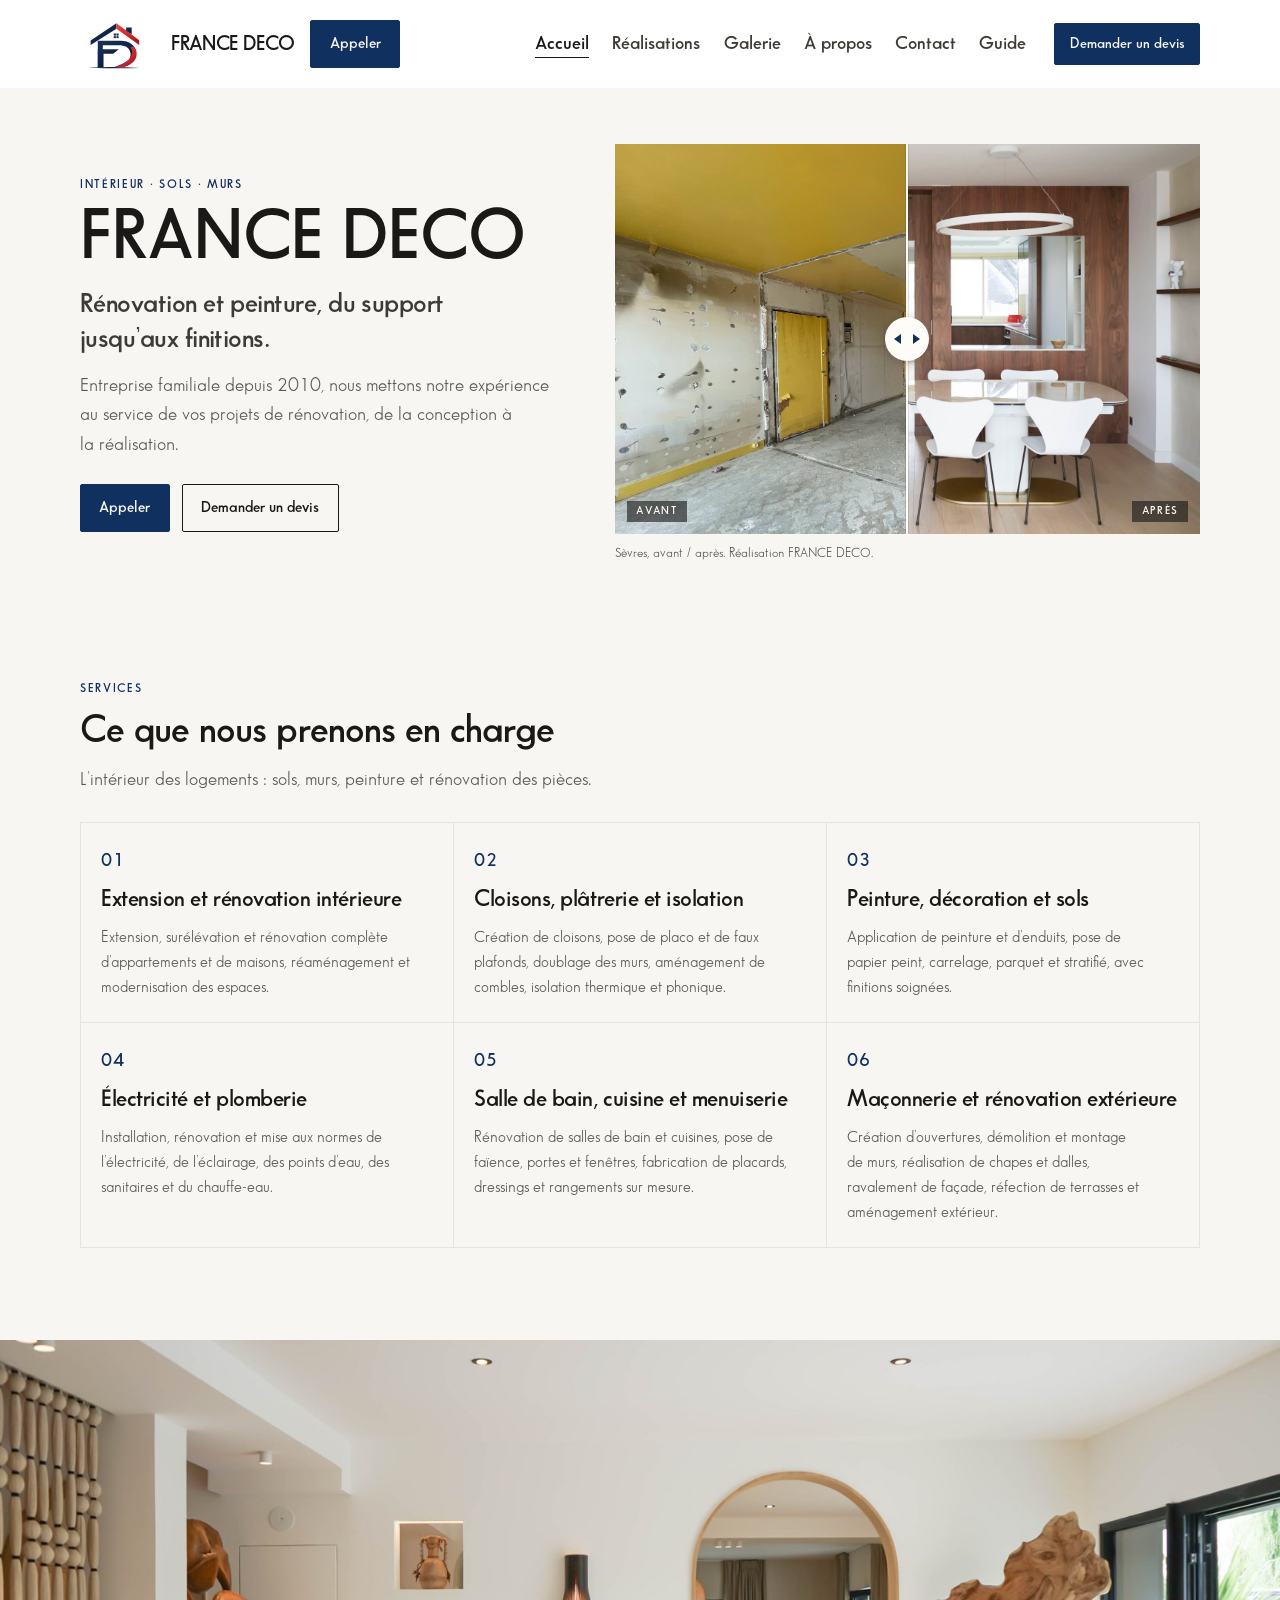
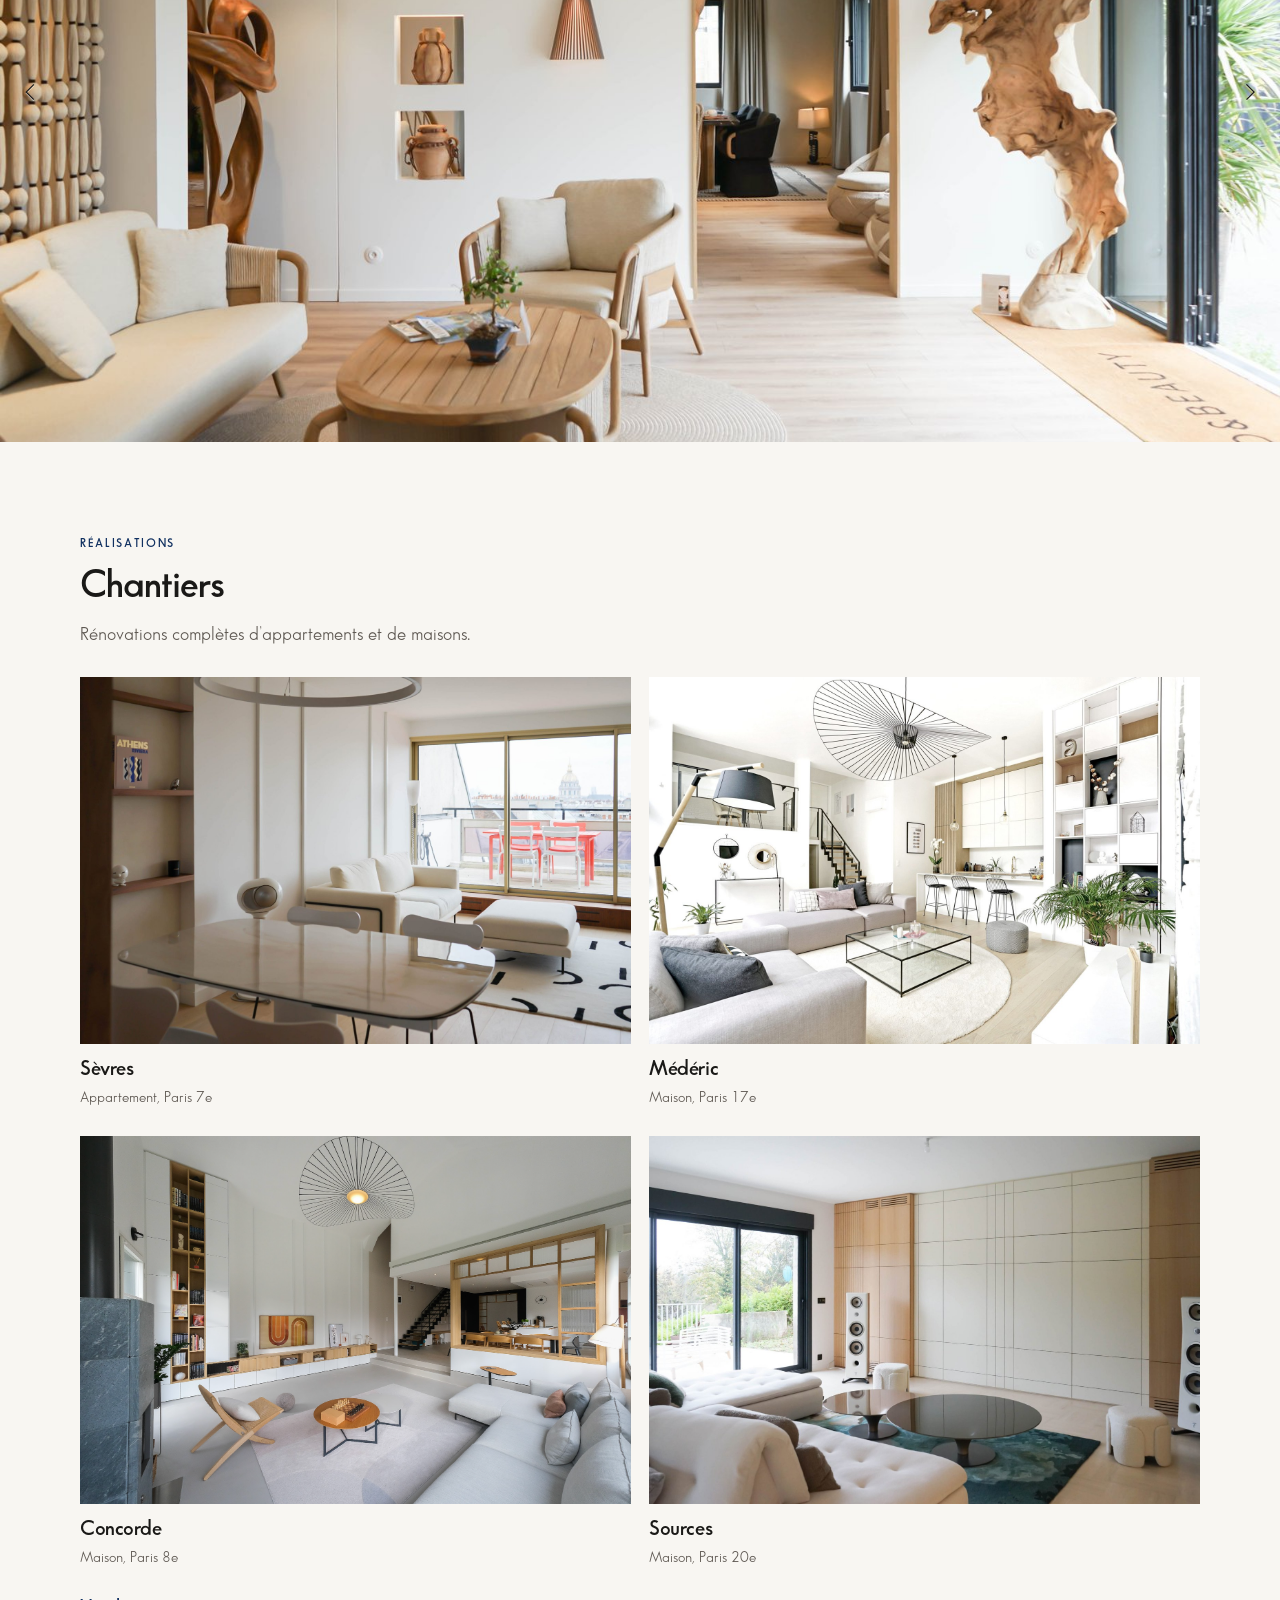
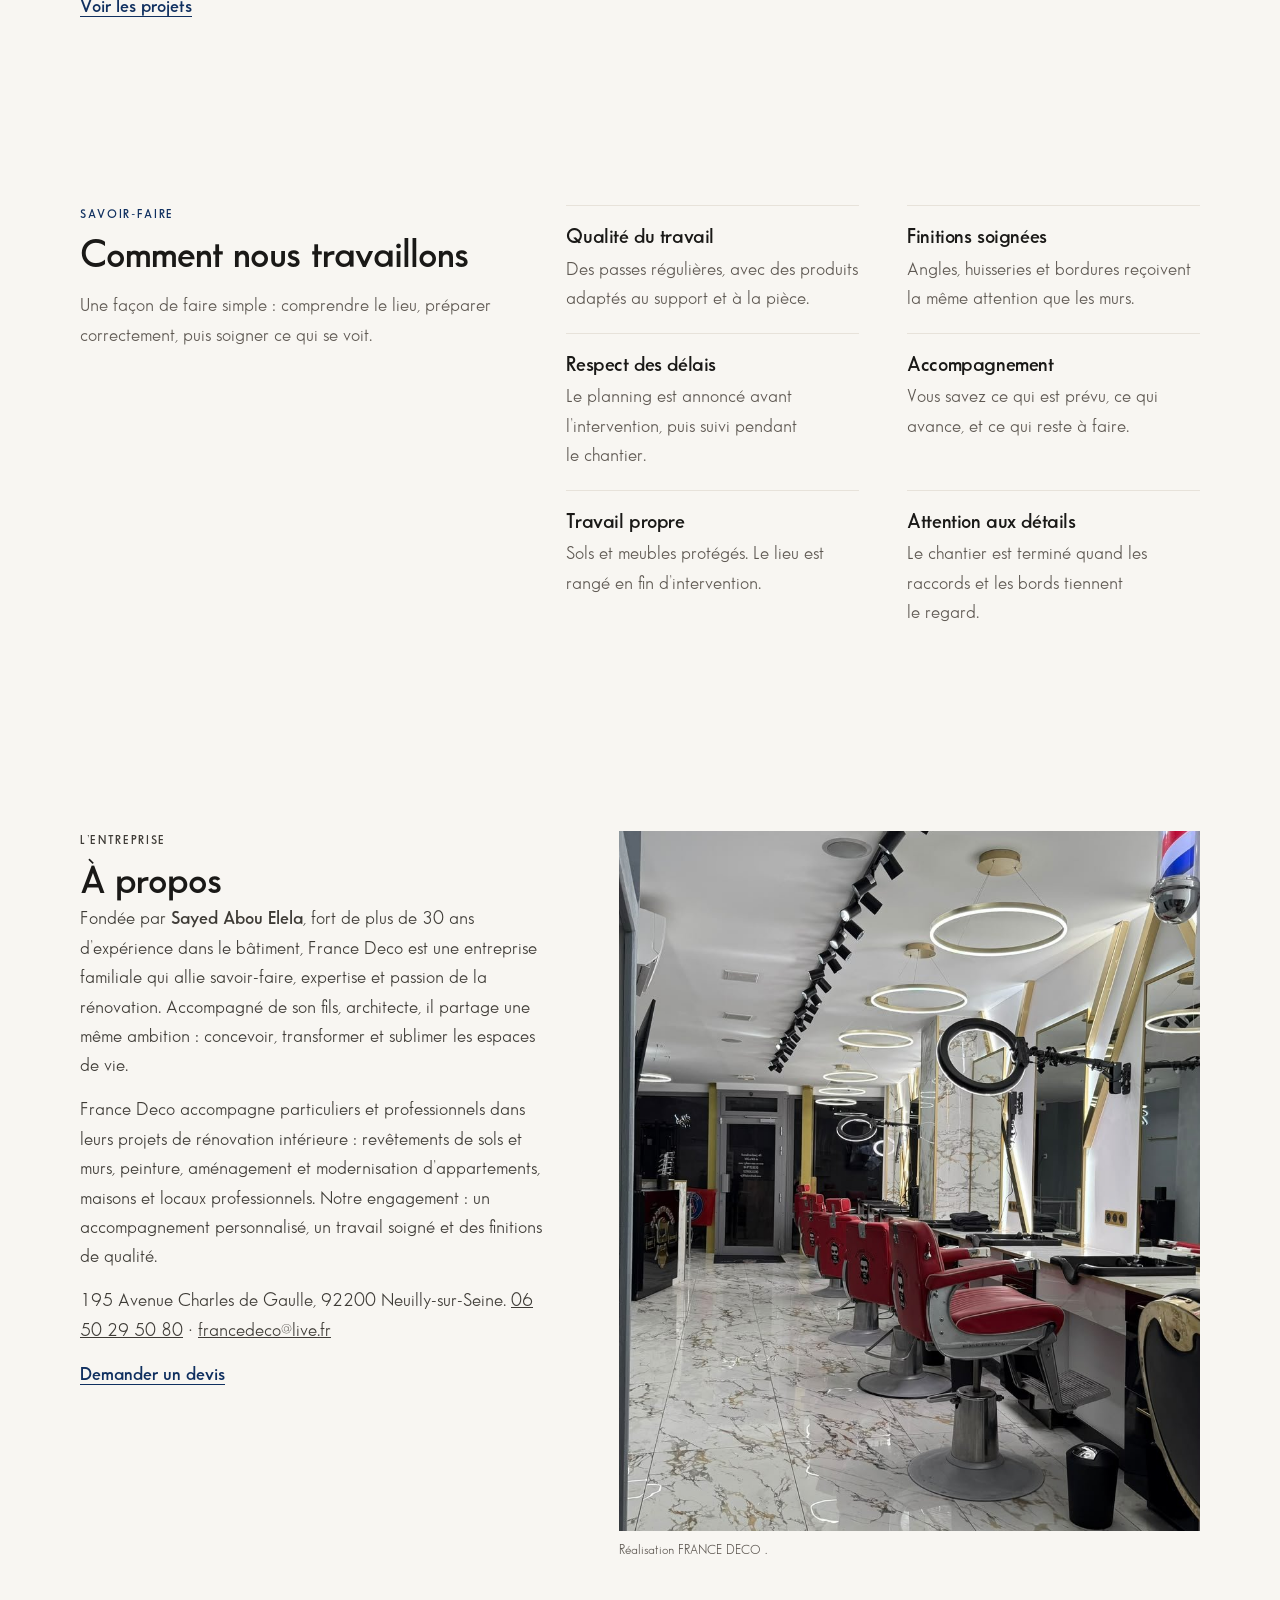
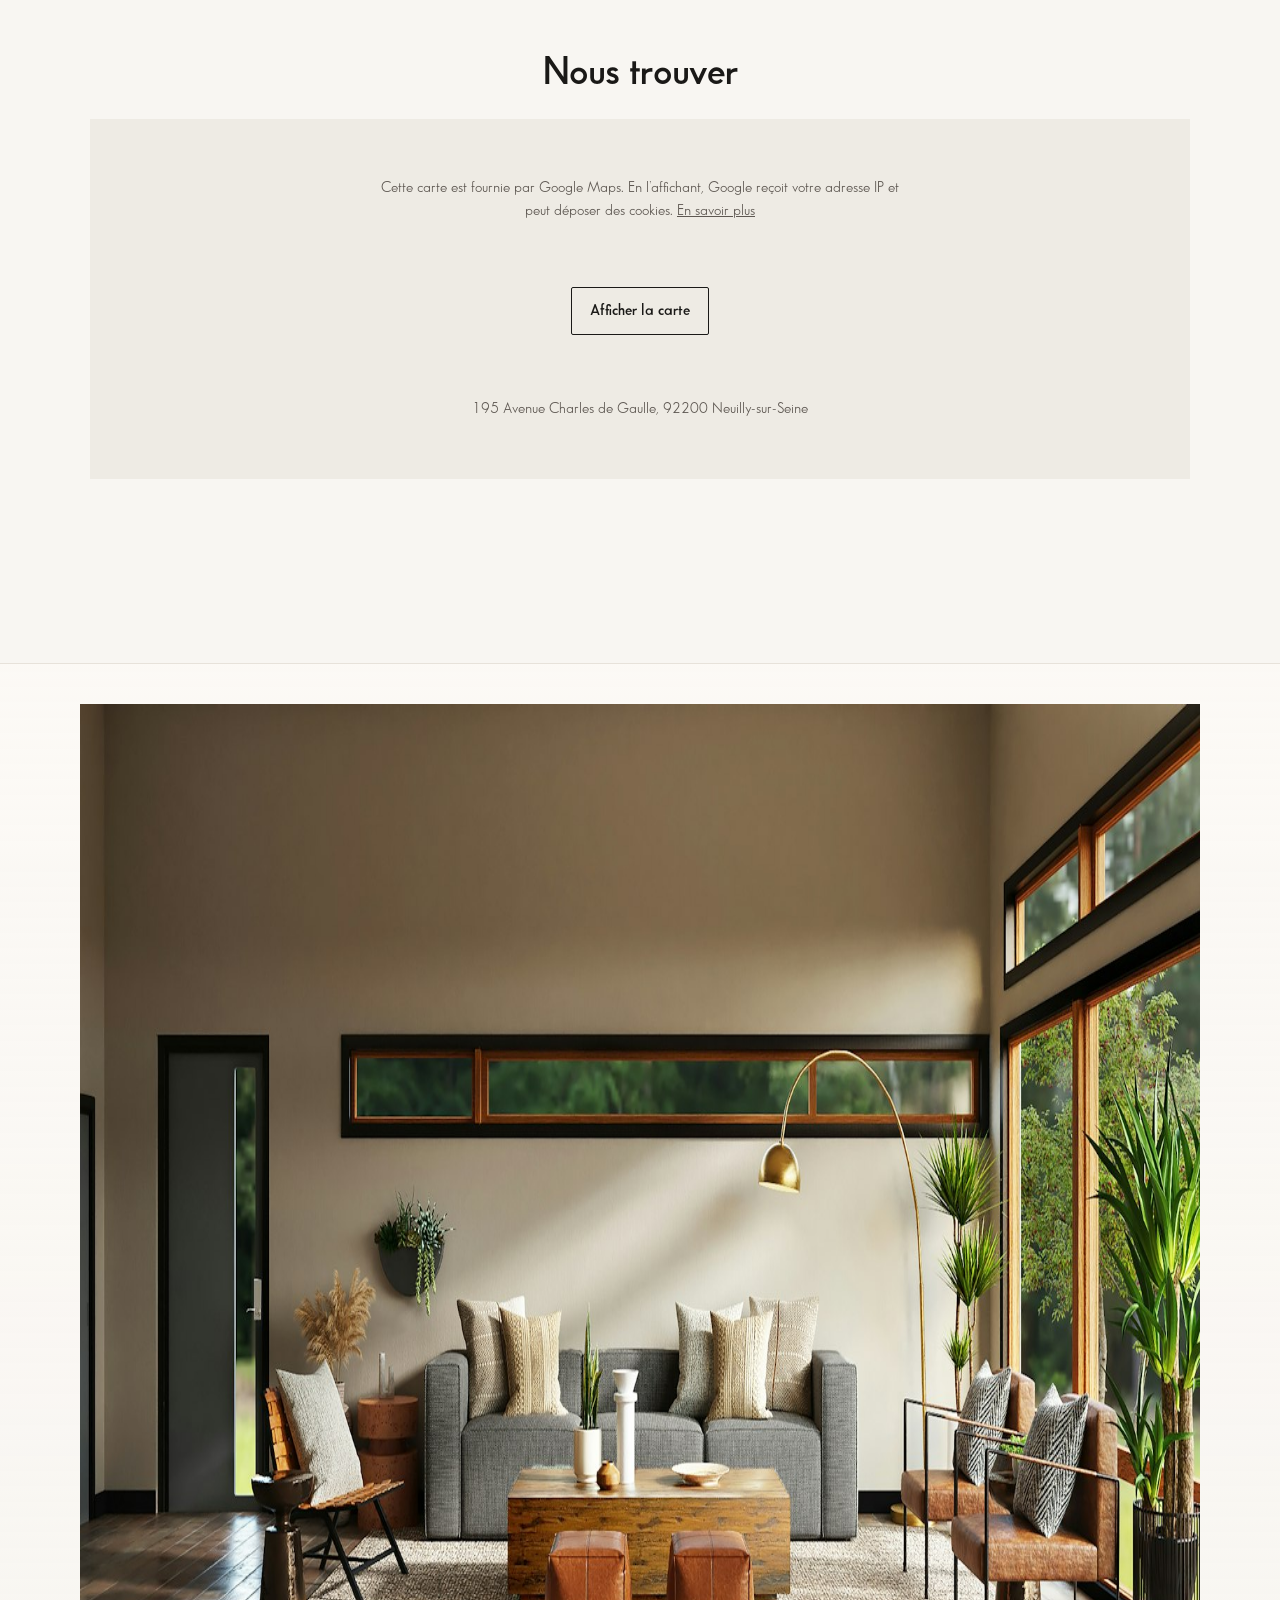
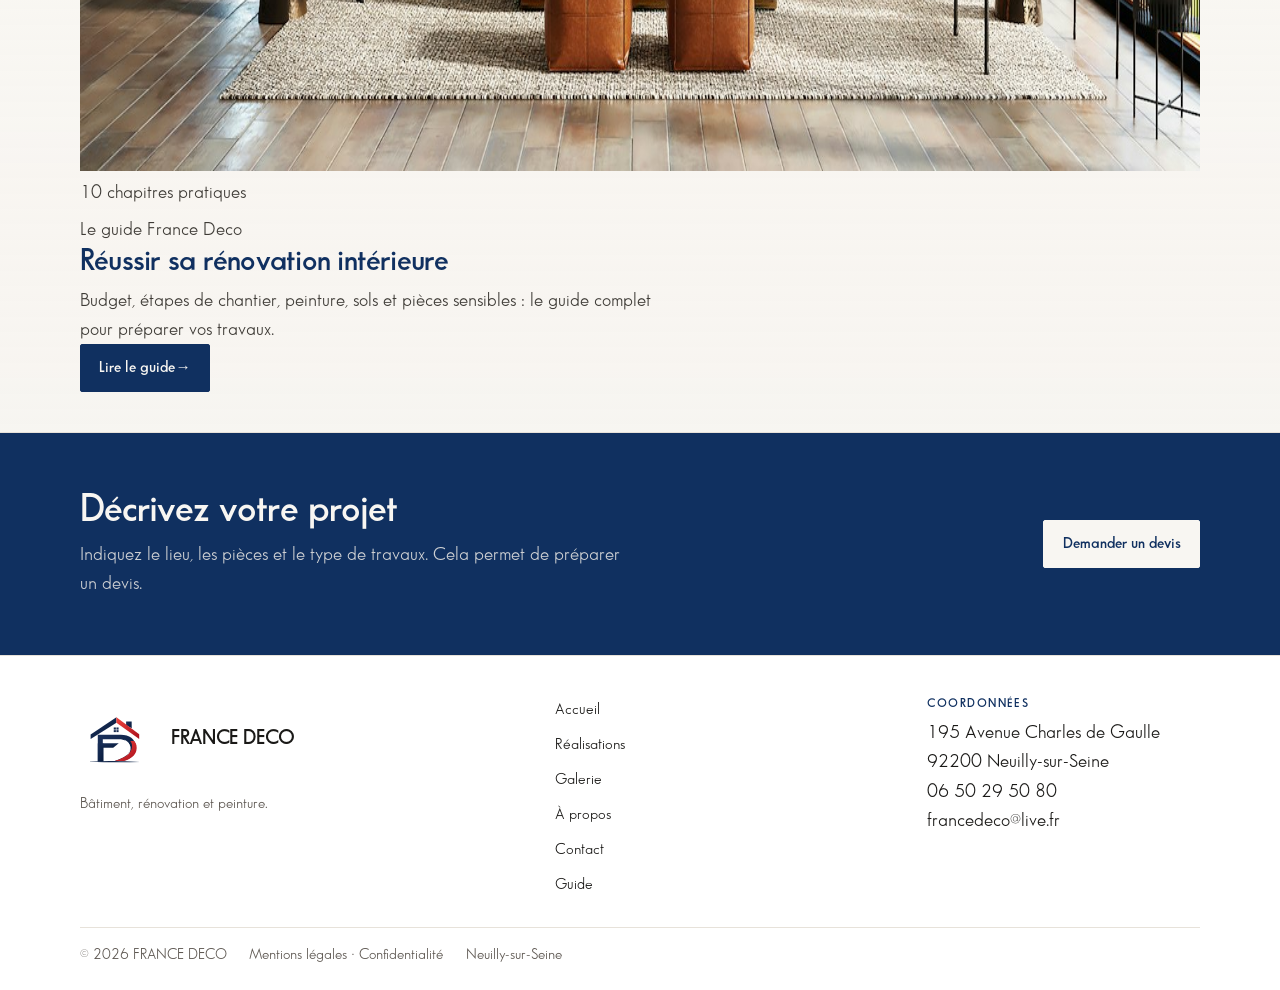
==== index.html @ 5ee589d5 "Update index.html" ====
<!DOCTYPE html>
<html lang="fr">
  <head>
    <meta charset="utf-8">
    <meta name="viewport" content="width=device-width, initial-scale=1">
    <meta name="color-scheme" content="light">
    <meta name="theme-color" content="#f3f0ea">
    <title>Rénovation appartement, maison Paris &amp; IDF | France Deco</title>
    <meta name="description" content="Entreprise de bâtiment à Neuilly-sur-Seine : rénovation intérieure et extérieure, peinture, sols et murs d’appartements et maisons à Paris et en Île-de-France.">
    <meta name="keywords" content="rénovation appartement Paris, rénovation maison Paris, entreprise de rénovation Paris, rénovation intérieure, rénovation extérieure, peintre en bâtiment, peinture intérieure, revêtement de sol, parquet, revêtement mural, rénovation complète, travaux de rénovation, devis rénovation, France Deco, entreprise de bâtiment Neuilly-sur-Seine, rénovation Paris, rénovation Île-de-France, rénovation Hauts-de-Seine">
    <meta name="robots" content="index, follow, max-image-preview:large, max-snippet:-1, max-video-preview:-1">
    <meta name="author" content="France Deco">
    <meta name="application-name" content="France Deco">
    <meta name="apple-mobile-web-app-title" content="France Deco">
    <meta name="geo.region" content="FR-92">
    <meta name="geo.placename" content="Neuilly-sur-Seine">
    <link rel="canonical" href="https://francedeco-paris.fr/">
    <link rel="alternate" hreflang="fr" href="https://francedeco-paris.fr/">
    <link rel="alternate" hreflang="x-default" href="https://francedeco-paris.fr/">
    <meta property="og:locale" content="fr_FR">
    <meta property="og:type" content="website">
    <meta property="og:site_name" content="France Deco">
    <meta property="og:url" content="https://francedeco-paris.fr/">
    <meta property="og:title" content="France Deco — Rénovation, peinture et travaux à Paris">
    <meta property="og:description" content="Entreprise de bâtiment spécialisée dans la rénovation, la peinture et les finitions à Paris et en Île-de-France. Demandez un devis.">
    <meta property="og:image" content="https://francedeco-paris.fr/images/real-hero.jpg">
    <meta property="og:image:alt" content="Séjour rénové par France Deco, parquet clair et murs clairs">
    <meta name="twitter:card" content="summary_large_image">
    <meta name="twitter:title" content="France Deco — Rénovation, peinture et travaux à Paris">
    <meta name="twitter:description" content="Entreprise de bâtiment spécialisée dans la rénovation, la peinture et les finitions à Paris et en Île-de-France. Demandez un devis.">
    <meta name="twitter:image" content="https://francedeco-paris.fr/images/real-hero.jpg">
    <meta name="twitter:image:alt" content="Séjour rénové par France Deco, parquet clair et murs clairs">
    <script type="application/ld+json">
      {
        "@context": "https://schema.org",
        "@graph": [
          {
            "@type": [
              "GeneralContractor",
              "HousePainter"
            ],
            "@id": "https://francedeco-paris.fr/#entreprise",
            "name": "FRANCE DECO",
            "alternateName": "France Deco",
            "url": "https://francedeco-paris.fr/",
            "description": "Entreprise de bâtiment spécialisée dans la rénovation intérieure et extérieure, la peinture et les revêtements de sols et de murs, pour appartements et maisons à Paris et en Île-de-France.",
            "logo": {
              "@type": "ImageObject",
              "url": "https://francedeco-paris.fr/images/apple-touch-icon.png"
            },
            "image": [
              "https://francedeco-paris.fr/images/real-hero.jpg",
              "https://francedeco-paris.fr/images/sevres/apres-web.jpg"
            ],
            "email": "francedeco@live.fr",
            "telephone": "+33650295080",
            "foundingDate": "2010",
            "founder": {
              "@type": "Person",
              "name": "Abou Elela Sayed"
            },
            "address": {
              "@type": "PostalAddress",
              "streetAddress": "195 Avenue Charles de Gaulle",
              "postalCode": "92200",
              "addressLocality": "Neuilly-sur-Seine",
              "addressRegion": "Île-de-France",
              "addressCountry": "FR"
            },
            "areaServed": [
              {
                "@type": "City",
                "name": "Paris"
              },
              {
                "@type": "City",
                "name": "Neuilly-sur-Seine"
              },
              {
                "@type": "AdministrativeArea",
                "name": "Hauts-de-Seine"
              },
              {
                "@type": "AdministrativeArea",
                "name": "Île-de-France"
              }
            ],
            "knowsAbout": [
              "Rénovation intérieure",
              "Rénovation extérieure",
              "Peinture en bâtiment",
              "Revêtement de sol",
              "Revêtement mural",
              "Aménagement intérieur"
            ],
            "contactPoint": {
              "@type": "ContactPoint",
              "telephone": "+33650295080",
              "email": "francedeco@live.fr",
              "contactType": "customer service",
              "areaServed": "FR",
              "availableLanguage": "fr"
            },
            "hasOfferCatalog": {
              "@type": "OfferCatalog",
              "name": "Services de rénovation et de peinture",
              "itemListElement": [
                {
                  "@type": "Offer",
                  "itemOffered": {
                    "@type": "Service",
                    "name": "Revêtement de sol",
                    "provider": {
                      "@id": "https://francedeco-paris.fr/#entreprise"
                    },
                    "areaServed": "Paris et Île-de-France"
                  }
                },
                {
                  "@type": "Offer",
                  "itemOffered": {
                    "@type": "Service",
                    "name": "Revêtement mural",
                    "provider": {
                      "@id": "https://francedeco-paris.fr/#entreprise"
                    },
                    "areaServed": "Paris et Île-de-France"
                  }
                },
                {
                  "@type": "Offer",
                  "itemOffered": {
                    "@type": "Service",
                    "name": "Peinture intérieure",
                    "provider": {
                      "@id": "https://francedeco-paris.fr/#entreprise"
                    },
                    "areaServed": "Paris et Île-de-France"
                  }
                },
                {
                  "@type": "Offer",
                  "itemOffered": {
                    "@type": "Service",
                    "name": "Rénovation intérieure",
                    "provider": {
                      "@id": "https://francedeco-paris.fr/#entreprise"
                    },
                    "areaServed": "Paris et Île-de-France"
                  }
                },
                {
                  "@type": "Offer",
                  "itemOffered": {
                    "@type": "Service",
                    "name": "Aménagement intérieur",
                    "provider": {
                      "@id": "https://francedeco-paris.fr/#entreprise"
                    },
                    "areaServed": "Paris et Île-de-France"
                  }
                }
              ]
            }
          },
          {
            "@type": "WebSite",
            "@id": "https://francedeco-paris.fr/#website",
            "url": "https://francedeco-paris.fr/",
            "name": "France Deco",
            "inLanguage": "fr-FR",
            "publisher": {
              "@id": "https://francedeco-paris.fr/#entreprise"
            }
          },
          {
            "@type": "WebPage",
            "@id": "https://francedeco-paris.fr/#webpage",
            "url": "https://francedeco-paris.fr/",
            "name": "Entreprise de rénovation Paris & Hauts-de-Seine | France Deco",
            "description": "Entreprise de bâtiment à Neuilly-sur-Seine : rénovation intérieure et extérieure, peinture, sols et murs d’appartements et maisons à Paris et en Île-de-France.",
            "inLanguage": "fr-FR",
            "isPartOf": {
              "@id": "https://francedeco-paris.fr/#website"
            },
            "primaryImageOfPage": {
              "@type": "ImageObject",
              "url": "https://francedeco-paris.fr/images/real-hero.jpg",
              "caption": "Séjour rénové par France Deco, parquet clair et murs clairs"
            },
            "about": {
              "@id": "https://francedeco-paris.fr/#entreprise"
            },
            "breadcrumb": {
              "@id": "https://francedeco-paris.fr/#breadcrumb"
            }
          },
          {
            "@type": "BreadcrumbList",
            "@id": "https://francedeco-paris.fr/#breadcrumb",
            "itemListElement": [
              {
                "@type": "ListItem",
                "position": 1,
                "name": "Accueil",
                "item": "https://francedeco-paris.fr/"
              }
            ]
          }
        ]
      }
    </script>
    
    <link rel="icon" type="image/x-icon" href="/images/favicon.ico?v=2">

    <link rel="icon" type="image/png" sizes="48x48" href="/images/favicon-48.png?v=2">
    <link rel="icon" type="image/png" sizes="96x96" href="/images/favicon-96.png?v=2">
    <link rel="icon" type="image/png" sizes="144x144" href="/images/favicon-144.png?v=2">
    <link rel="icon" type="image/png" sizes="192x192" href="/images/favicon-192.png?v=2">
    <link rel="icon" type="image/png" sizes="512x512" href="/images/favicon-512.png?v=2">
    
    <link rel="apple-touch-icon" sizes="180x180" href="/images/apple-touch-icon.png?v=2">

    <link rel="icon" type="image/svg+xml" href="/images/logo.svg">
    <link rel="preload" href="fonts/sansserif-600.woff2" as="font" type="font/woff2" crossorigin>
    <link rel="preload" href="fonts/sansserif-400.woff2" as="font" type="font/woff2" crossorigin>
    <link rel="preload" href="images/sevres/apres-web.jpg" as="image">
    <link rel="stylesheet" href="css/style.css">
    <link rel="stylesheet" href="css/projet.css">
    <link rel="stylesheet" href="css/guide.css">
  </head>
  <body data-page="accueil">
    <a class="skip" href="#contenu">Aller au contenu</a>
    <header class="site-header">
      <div class="wrap header-bar">
        <a class="brand" href="/">
          <img src="images/logo.svg" alt="France Déco Paris">
          <span class="brand-name">FRANCE DECO</span>
        </a>
        <a class="btn btn-primary header-call" href="tel:+33650295080">Appeler</a>
        <button class="nav-toggle" type="button" aria-expanded="false" aria-controls="nav-principale">
          <span class="nav-toggle-icon" aria-hidden="true"></span>
          <span class="sr-only">Ouvrir le menu</span>
        </button>
        <nav id="nav-principale" class="nav" aria-label="Navigation principale">
          <ul class="nav-list">
            <li><a href="/" data-nav="accueil" aria-current="page">Accueil</a></li>
            <li><a href="realisation">Réalisations</a></li>
            <li><a href="galerie">Galerie</a></li>
            <li><a href="#a-propos" data-nav="a-propos">À propos</a></li>
            <li><a href="contact">Contact</a></li>
            <li><a href="guide-renovation-interieure">Guide</a></li>
          </ul>
          <a class="btn btn-primary nav-cta" href="contact#devis">Demander un devis</a>
        </nav>
      </div>
    </header>

    <main id="contenu">
      <section class="hero" aria-labelledby="titre-accueil">
        <div class="wrap hero-grid">
          <div class="hero-copy">
            <p class="eyebrow">Intérieur · Sols · Murs</p>
            <h1 id="titre-accueil"><span>FRANCE DECO  </span></h1>
            <p class="lead">Rénovation et peinture, du support jusqu’aux finitions.</p>
            <p class="deck">Entreprise familiale depuis 2010, nous mettons notre expérience au service de vos projets de rénovation, de la conception à la réalisation.
            
            </p>
            <div class="hero-actions">
              <a class="btn btn-primary" href="tel:+33650295080">Appeler</a>
              <a class="btn btn-secondary" href="contact#devis">Demander un devis</a>
            </div>
          </div>
          <figure class="hero-slider">
            <div class="ba ba-wide" style="--ratio: 3 / 2">
              <img class="ba-before" src="images/sevres/avant-web.jpg" width="1600" height="1095" alt="Séjour avant travaux">
              <img class="ba-after" src="images/sevres/apres-web.jpg" width="1600" height="1054" alt="Séjour après travaux" fetchpriority="high">
              <span class="ba-tag ba-tag-before">Avant</span>
              <span class="ba-tag ba-tag-after">Après</span>
              <span class="ba-line" aria-hidden="true"></span>
              <input type="range" min="0" max="100" value="50" step="0.1" aria-label="Comparer le séjour de Sèvres avant et après">
              <span class="ba-handle" aria-hidden="true"></span>
            </div>
            <figcaption class="caption">Sèvres, avant / après. Réalisation FRANCE DECO.</figcaption>
          </figure>
        </div>
      </section>

      <section class="section" id="services" aria-labelledby="titre-services" data-reveal>
        <div class="wrap">
          <div class="section-head">
            <p class="eyebrow">Services</p>
            <h2 id="titre-services">Ce que nous prenons en charge</h2>
            <p class="section-lead">L’intérieur des logements : sols, murs, peinture et rénovation des pièces.</p>
          </div>
          <div class="service-grid">
            <div class="service-card">
              <span class="idx">01</span>
              <h3>Extension et rénovation intérieure</h3>
              <p>Extension, surélévation et rénovation complète d’appartements et de maisons, réaménagement et modernisation des espaces.</p>
            </div>
            <div class="service-card">
              <span class="idx">02</span>
              <h3>Cloisons, plâtrerie et isolation</h3>
              <p>Création de cloisons, pose de placo et de faux plafonds, doublage des murs, aménagement de combles, isolation thermique et phonique.</p>
            </div>
            <div class="service-card">
              <span class="idx">03</span>
              <h3>Peinture, décoration et sols</h3>
              <p>Application de peinture et d’enduits, pose de papier peint, carrelage, parquet et stratifié, avec finitions soignées.</p>
            </div>
            <div class="service-card">
              <span class="idx">04</span>
              <h3>Électricité et plomberie</h3>
              <p>Installation, rénovation et mise aux normes de l’électricité, de l’éclairage, des points d’eau, des sanitaires et du chauffe-eau.</p>
            </div>
            <div class="service-card">
              <span class="idx">05</span>
              <h3>Salle de bain, cuisine et menuiserie</h3>
              <p>Rénovation de salles de bain et cuisines, pose de faïence, portes et fenêtres, fabrication de placards, dressings et rangements sur mesure.</p>
            </div>
            <div class="service-card">
              <span class="idx">06</span>
              <h3>Maçonnerie et rénovation extérieure</h3>
              <p>Création d’ouvertures, démolition et montage de murs, réalisation de chapes et dalles, ravalement de façade, réfection de terrasses et aménagement extérieur.</p>
            </div>
          </div>
        </div>
      </section>

      <section class="stage" aria-roledescription="carrousel" aria-label="Chantiers FRANCE DECO   ">
        <div class="stage-track" tabindex="0">
          <figure class="stage-slide">
            <img src="images/slide-1.jpg" width="1600" height="1067" alt="Séjour avec arche, fauteuils et sol clair.">
          </figure>
          <figure class="stage-slide">
            <img src="images/slide-2.jpg" width="1600" height="1067" alt="Séjour avec grand canapé clair et baie vitrée.">
          </figure>
          <figure class="stage-slide">
            <img src="images/slide-3.jpg" width="1600" height="1067" alt="Salle à manger lumineuse et claustra en bois.">
          </figure>
        </div>
        <button class="stage-arrow stage-prev" type="button" aria-label="Photo précédente">
          <span aria-hidden="true">‹</span>
        </button>
        <button class="stage-arrow stage-next" type="button" aria-label="Photo suivante">
          <span aria-hidden="true">›</span>
        </button>
      </section>

      <section class="section" id="realisations" aria-labelledby="titre-realisations" data-reveal>
        <div class="wrap">
          <div class="section-head">
            <p class="eyebrow">Réalisations</p>
            <h2 id="titre-realisations">Chantiers</h2>
            <p class="section-lead">Rénovations complètes d’appartements et de maisons.</p>
          </div>
          <ul class="preview-grid">
            <li>
              <a href="projet-sevres">
                <span class="frame">
                  <img src="images/sevres/14-Med-24-scaled.jpg" width="1600" height="1067" alt="Rénovation d’un appartement, salon et salle à manger" loading="lazy">
                </span>
                <span class="preview-caption">
                  <span class="preview-title">Sèvres</span>
                  <span class="preview-meta">Appartement, Paris 7e</span>
                </span>
              </a>
            </li>
            <li>
              <a href="projet-mederic">
                <span class="frame">
                  <img src="images/mederic/ensemble.jpg" width="1600" height="1067" alt="Rénovation d’une maison, séjour et cuisine ouverte" loading="lazy">
                </span>
                <span class="preview-caption">
                  <span class="preview-title">Médéric</span>
                  <span class="preview-meta">Maison, Paris 17e</span>
                </span>
              </a>
            </li>
            <li>
              <a href="projet-concorde">
                <span class="frame">
                  <img src="images/concorde/ensemble.png" width="1600" height="1067" alt="Rénovation d’une maison, séjour et banquette" loading="lazy">
                </span>
                <span class="preview-caption">
                  <span class="preview-title">Concorde</span>
                  <span class="preview-meta">Maison, Paris 8e</span>
                </span>
              </a>
            </li>
            <li>
              <a href="projet-sources">
                <span class="frame">
                  <img src="images/sources/ensemble.jpg" width="1600" height="1067" alt="Rénovation d’une maison, séjour et salle à manger" loading="lazy">
                </span>
                <span class="preview-caption">
                  <span class="preview-title">Sources</span>
                  <span class="preview-meta">Maison, Paris 20e</span>
                </span>
              </a>
            </li>
          </ul>
          <p class="section-more"><a class="text-link" href="realisation">Voir les projets</a></p>
        </div>
      </section>

      <section class="section" id="savoir-faire" aria-labelledby="titre-savoir" data-reveal>
        <div class="wrap split">
          <div class="split-intro">
            <p class="eyebrow">Savoir-faire</p>
            <h2 id="titre-savoir">Comment nous travaillons</h2>
            <p class="section-lead">Une façon de faire simple : comprendre le lieu, préparer correctement, puis soigner ce qui se voit.</p>
          </div>
          <ul class="qualities">
            <li>
              <h3>Qualité du travail</h3>
              <p>Des passes régulières, avec des produits adaptés au support et à la pièce.</p>
            </li>
            <li>
              <h3>Finitions soignées</h3>
              <p>Angles, huisseries et bordures reçoivent la même attention que les murs.</p>
            </li>
            <li>
              <h3>Respect des délais</h3>
              <p>Le planning est annoncé avant l’intervention, puis suivi pendant le chantier.</p>
            </li>
            <li>
              <h3>Accompagnement</h3>
              <p>Vous savez ce qui est prévu, ce qui avance, et ce qui reste à faire.</p>
            </li>
            <li>
              <h3>Travail propre</h3>
              <p>Sols et meubles protégés. Le lieu est rangé en fin d’intervention.</p>
            </li>
            <li>
              <h3>Attention aux détails</h3>
              <p>Le chantier est terminé quand les raccords et les bords tiennent le regard.</p>
            </li>
          </ul>
        </div>
      </section>

      <section class="section" id="a-propos" aria-labelledby="titre-propos" data-reveal>
        <div class="wrap about-grid">
          <div class="about-copy">
            <p class="eyebrow">L’entreprise</p>
            <h2 id="titre-propos">À propos</h2>
            <p>Fondée par <strong>Sayed Abou Elela</strong>, fort de plus de 30 ans d’expérience dans le bâtiment, France Deco est une entreprise familiale qui allie savoir-faire, expertise et passion de la rénovation. Accompagné de son fils, architecte, il partage une même ambition : concevoir, transformer et sublimer les espaces de vie.</p>
            <p>France Deco accompagne particuliers et professionnels dans leurs projets de rénovation intérieure : revêtements de sols et murs, peinture, aménagement et modernisation d’appartements, maisons et locaux professionnels. Notre engagement : un accompagnement personnalisé, un travail soigné et des finitions de qualité.</p>
            <p>195 Avenue Charles de Gaulle, 92200 Neuilly-sur-Seine. <a href="tel:+33650295080">06 50 29 50 80</a> · <a href="mailto:francedeco@live.fr">francedeco@live.fr</a></p>
            <p class="section-more"><a class="text-link" href="contact#devis">Demander un devis</a></p>
          </div>
          <figure class="about-figure">
            <img src="images/real-barber-vertical.jpg" width="900" height="1600" alt="Salon de coiffure Barber rénové : sol en marbre, fauteuils rouges et éclairage design." loading="lazy">
            <figcaption class="caption">Réalisation FRANCE DECO   .</figcaption>
          </figure>
        </div>
        
        <section class="section" id="nous-trouver" aria-labelledby="titre-nous-trouver" data-reveal>
          <h2 id="titre-nous-trouver" style="text-align: center;">Nous trouver</h2>
          <div class="map-embed" id="map-embed">
            <div class="map-consent">
              <p>
                Cette carte est fournie par Google Maps. En l’affichant, Google reçoit votre adresse IP
                et peut déposer des cookies. <a href="confidentialite#cookies">En savoir plus</a>
              </p>
              <button class="btn btn-secondary" type="button" id="map-load">Afficher la carte</button>
              <p>195 Avenue Charles de Gaulle, 92200 Neuilly-sur-Seine</p>
            </div>
          </div>
        </section>
      </section>
      
      <section class="guide-teaser" aria-labelledby="titre-teaser-guide" data-reveal>
        <div class="wrap">
          <div class="guide-teaser-card">
            <figure class="guide-teaser-media">
              <img src="images/guide/sejour-renove.jpg" width="1600" height="1067" alt="" loading="lazy">
              <p class="guide-teaser-count"><span>10</span> chapitres pratiques</p>
            </figure>
            <div class="guide-teaser-body">
              <p class="guide-teaser-badge">Le guide France Deco</p>
              <h2 id="titre-teaser-guide">Réussir sa rénovation intérieure</h2>
              <p>Budget, étapes de chantier, peinture, sols et pièces sensibles : le guide complet pour préparer vos travaux.</p>
              <a class="btn btn-primary guide-teaser-btn" href="guide-renovation-interieure">Lire le guide <span aria-hidden="true">→</span></a>
            </div>
          </div>
        </div>
      </section>
      
      <section class="cta-band" aria-labelledby="titre-cta">
        <div class="wrap cta-inner">
          <div>
            <h2 id="titre-cta">Décrivez votre projet</h2>
            <p>Indiquez le lieu, les pièces et le type de travaux. Cela permet de préparer un devis.</p>
          </div>
          <a class="btn btn-light" href="contact#devis">Demander un devis</a>
        </div>
      </section>
    </main>

    <footer class="site-footer">
      <div class="wrap footer-grid">
        <div class="footer-brand">
          <a class="brand" href="/">
            <img src="images/logo.svg" alt="France Déco logo" width="48" height="46">
            <span class="brand-name">FRANCE DECO   </span>
          </a>
          <p>Bâtiment, rénovation et peinture.</p>
        </div>
        <nav class="footer-nav" aria-label="Pied de page">
          <ul>
            <li><a href="/">Accueil</a></li>
            <li><a href="realisation">Réalisations</a></li>
            <li><a href="galerie">Galerie</a></li>
            <li><a href="/#a-propos">À propos</a></li>
            <li><a href="contact">Contact</a></li>
            <li><a href="guide-renovation-interieure">Guide</a></li>
          </ul>
        </nav>
        <div>
          <p class="footer-label">Coordonnées</p>
          <p>195 Avenue Charles de Gaulle<br>92200 Neuilly-sur-Seine</p>
          <p><a href="tel:+33650295080">06 50 29 50 80</a></p>
          <p><a href="mailto:francedeco@live.fr">francedeco@live.fr</a></p>
        </div>
      </div>
      <div class="wrap footer-base">
        <p>© 2026 FRANCE DECO</p>
        <p><a href="mentions-legales">Mentions légales</a> · <a href="confidentialite">Confidentialité</a></p>
        <p>Neuilly-sur-Seine</p>
      </div>
    </footer>
    <script src="js/main.js" defer></script>
  </body>
</html>
---- css/style.css ----
/* FRANCE DECO — site vitrine
   Palette tirée du logo : marine #103060, papier chaud, encre.
   Typographie auto-hébergée : Sans Serif FLF. */

@font-face {
  font-family: "Sans Serif FLF";
  font-style: normal;
  font-weight: 400;
  font-display: swap;
  src: url("../fonts/sansserif-400.woff2") format("woff2");
}

@font-face {
  font-family: "Sans Serif FLF";
  font-style: normal;
  font-weight: 500;
  font-display: swap;
  src: url("../fonts/sansserif-500.woff2") format("woff2");
}

@font-face {
  font-family: "Sans Serif FLF";
  font-style: normal;
  font-weight: 600;
  font-display: swap;
  src: url("../fonts/sansserif-600.woff2") format("woff2");
}

:root {
  --paper: #f3f0ea;
  --paper-deep: #e7e2d9;
  --white: #fffcf8;
  --ink: #1a1917;
  --ink-soft: #3e3b36;
  --muted: #5e5852;
  --line: #ddd6cc;
  --navy: #103060;
  --navy-deep: #0b2344;
  --danger: #7a332f;
  --serif-display: "Sans Serif FLF", "Century Gothic", "Segoe UI", sans-serif;
  --serif-text: "Sans Serif FLF", "Century Gothic", "Segoe UI", sans-serif;
  --sans: "Sans Serif FLF", "Century Gothic", "Segoe UI", sans-serif;
  --header: 4.75rem;
  --wrap: 1120px;
  --ease: cubic-bezier(0.2, 0.7, 0.2, 1);
}

*,
*::before,
*::after {
  box-sizing: border-box;
}

html {
  scroll-behavior: smooth;
}

body {
  margin: 0;
  min-height: 100vh;
  display: flex;
  flex-direction: column;
  background: var(--paper);
  color: var(--ink);
  font-family: var(--sans);
  font-size: 1.15rem;
  font-weight: 400;
  line-height: 1.6;
  text-rendering: optimizeLegibility;
}

main {
  flex: 1;
}

img {
  max-width: 100%;
  display: block;
}

[hidden] {
  display: none !important;
}

h1,
h2,
h3,
p,
ul,
ol,
figure,
dl,
blockquote {
  margin: 0;
}

h1,
h2,
h3 {
  text-wrap: balance;
}

p {
  text-wrap: pretty;
}

ul,
ol {
  padding: 0;
  list-style: none;
}

a {
  color: inherit;
}

button,
input,
select,
textarea {
  font: inherit;
  color: inherit;
}

button {
  cursor: pointer;
}

::selection {
  background: var(--navy);
  color: var(--paper);
}

:focus-visible {
  outline: 2px solid var(--navy);
  outline-offset: 3px;
}

[id] {
  scroll-margin-top: calc(var(--header) + 0.75rem);
}

.skip {
  position: absolute;
  left: 1rem;
  top: -4rem;
  z-index: 80;
  background: var(--navy);
  color: var(--paper);
  padding: 0.6rem 0.9rem;
  text-decoration: none;
}

.skip:focus {
  top: 0.75rem;
}

.sr-only {
  position: absolute;
  width: 1px;
  height: 1px;
  padding: 0;
  margin: -1px;
  overflow: hidden;
  clip: rect(0, 0, 0, 0);
  white-space: nowrap;
  border: 0;
}

.wrap {
  width: min(var(--wrap), calc(100% - 2rem));
  margin-inline: auto;
}

.eyebrow {
  margin: 0 0 0.7rem;
  font-size: 0.75rem;
  font-weight: 600;
  letter-spacing: 0.14em;
  text-transform: uppercase;
  color: var(--navy);
}

.lead {
  font-family: var(--serif-text);
  font-weight: 560;
  font-size: clamp(1.35rem, 2.1vw, 1.75rem);
  line-height: 1.28;
  letter-spacing: -0.02em;
  color: var(--ink-soft);
}

.deck,
.section-lead {
  color: var(--muted);
  max-width: 38rem;
}

h1 {
  font-family: var(--serif-display);
  font-weight: 540;
  font-size: clamp(2.5rem, 5.5vw, 4.9rem);
  line-height: 0.9;
  letter-spacing: -0.005em;
}

h2 {
  font-family: var(--serif-text);
  font-weight: 560;
  font-size: clamp(1.85rem, 3vw, 2.55rem);
  line-height: 1.12;
  letter-spacing: -0.025em;
}

h3 {
  font-family: var(--serif-text);
  font-weight: 560;
  font-size: 1.4rem;
  line-height: 1.2;
  letter-spacing: -0.02em;
}

.tag {
  display: block;
  margin-bottom: 0.3rem;
  font-size: 0.72rem;
  font-weight: 600;
  letter-spacing: 0.13em;
  text-transform: uppercase;
  color: var(--navy);
}

.idx {
  font-family: var(--serif-text);
  font-weight: 560;
  color: var(--navy);
  letter-spacing: 0.04em;
}

/* Header */

.site-header {
  position: sticky;
  top: 0;
  z-index: 40;
  background: var(--paper);
  border-bottom: 1px solid var(--navy);
}

.header-call {
  flex: none;
  min-height: 40px;
  padding: 0.45rem 0.95rem;
}

.header-bar {
  display: flex;
  align-items: center;
  justify-content: space-between;
  min-height: var(--header);
  gap: 1rem;
}

.brand {
  display: inline-flex;
  align-items: center;
  gap: 0.7rem;
  text-decoration: none;
  min-width: 0;
}

.brand img {
  width: 90px;
  height: 88px;
  object-fit: contain;
  flex: none;
  margin-left: -10px;
}
.brand-name {
  font-family: var(--serif-text);
  font-weight: 560;
  font-size: 1.28rem;
  letter-spacing: -0.03em;
  line-height: 1;
  color: var(--ink);
}

.nav-toggle {
  display: none;
  width: 44px;
  height: 44px;
  align-items: center;
  justify-content: center;
  border: 0;
  background: transparent;
  padding: 0;
}

.nav-toggle-icon,
.nav-toggle-icon::before,
.nav-toggle-icon::after {
  display: block;
  width: 18px;
  height: 1.5px;
  background: var(--ink);
  position: relative;
}

.nav-toggle-icon::before,
.nav-toggle-icon::after {
  content: "";
  position: absolute;
  left: 0;
  transition: transform 0.2s var(--ease), top 0.2s var(--ease);
}

.nav-toggle-icon::before {
  top: -6px;
}

.nav-toggle-icon::after {
  top: 6px;
}

.site-header.is-open .nav-toggle-icon {
  background: transparent;
}

.site-header.is-open .nav-toggle-icon::before {
  top: 0;
  transform: rotate(45deg);
}

.site-header.is-open .nav-toggle-icon::after {
  top: 0;
  transform: rotate(-45deg);
}

.nav {
  display: flex;
  align-items: center;
  gap: 1.75rem;
  margin-left: auto;
}

.nav-list {
  display: flex;
  align-items: center;
  gap: 1.45rem;
}

.nav-list a {
  position: relative;
  text-decoration: none;
  color: var(--ink-soft);
  font-size: 1.15rem;
  font-weight: 520;
  padding: 0.25rem 0;
}

.nav-list a::after {
  content: "";
  position: absolute;
  left: 0;
  bottom: -2px;
  width: 100%;
  height: 1px;
  background: currentColor;
  transform: scaleX(0);
  transform-origin: left;
  transition: transform 0.25s var(--ease);
}

.nav-list a:hover,
.nav-list a[aria-current="page"] {
  color: var(--ink);
}

.nav-list a:hover::after,
.nav-list a[aria-current="page"]::after {
  transform: scaleX(1);
}

/* Buttons */

.btn {
  display: inline-flex;
  align-items: center;
  justify-content: center;
  min-height: 48px;
  padding: 0.7rem 1.15rem;
  border: 1px solid transparent;
  border-radius: 2px;
  text-decoration: none;
  font-weight: 600;
  font-size: 0.95rem;
  line-height: 1.2;
  transition: background-color 0.2s var(--ease), color 0.2s var(--ease), border-color 0.2s var(--ease);
}

.btn-primary {
  background: var(--navy);
  border-color: var(--navy);
  color: var(--paper);
}

.btn-primary:hover {
  background: var(--navy-deep);
  border-color: var(--navy-deep);
}

.btn-secondary {
  background: transparent;
  border-color: var(--ink);
  color: var(--ink);
}

.btn-secondary:hover {
  background: var(--ink);
  color: var(--paper);
}

.btn-light {
  background: var(--paper);
  border-color: var(--paper);
  color: var(--navy);
}

.btn-light:hover {
  background: var(--white);
  border-color: var(--white);
}

.nav-cta {
  min-height: 42px;
  padding: 0.5rem 0.9rem;
  font-size: 0.9rem;
  white-space: nowrap;
}

.text-link {
  color: var(--navy);
  font-weight: 600;
  text-underline-offset: 0.22em;
  text-decoration-thickness: 1px;
}

.text-link:hover {
  text-decoration-thickness: 2px;
}

/* Entrée : grand défilement */

.stage {
  position: relative;
  height: min(78vh, 52rem);
  min-height: 22rem;
  background: #d9d3c8;
}

.stage-track {
  display: flex;
  height: 100%;
  overflow-x: auto;
  scroll-snap-type: x mandatory;
  scroll-behavior: smooth;
  scrollbar-width: none;
}

.stage-track::-webkit-scrollbar {
  display: none;
}

.stage-slide {
  flex: 0 0 100%;
  height: 100%;
  margin: 0;
  scroll-snap-align: start;
}

.stage-slide img {
  width: 100%;
  height: 100%;
  object-fit: cover;
  object-position: center;
}

.stage-arrow {
  position: absolute;
  top: 50%;
  z-index: 2;
  transform: translateY(-50%);
  width: 3rem;
  height: 3rem;
  border: 0;
  background: transparent;
  color: #1a1917;
  font-size: 2.4rem;
  line-height: 1;
  text-shadow: 0 1px 0 rgba(255, 252, 248, 0.6);
}

.stage-prev {
  left: 0.4rem;
}

.stage-next {
  right: 0.4rem;
}

/* Hero */

.hero {
  padding: 2.4rem 0 1rem;
}

.hero h1 span {
  display: block;
}

.hero .lead {
  margin-top: 1.2rem;
  max-width: 18em;
}

.hero .deck {
  margin-top: 0.85rem;
}

.hero-actions {
  display: flex;
  flex-wrap: wrap;
  gap: 0.75rem;
  margin-top: 1.55rem;
}

.hero-figure {
  margin: 2rem 0 0;
}

.hero-figure img {
  width: 100%;
  height: auto;
  aspect-ratio: 3 / 2;
  object-fit: cover;
}

.page-head h1 {
  font-size: clamp(2.6rem, 5.2vw, 4.35rem);
  line-height: 0.98;
}

.page-head + .section {
  padding-top: 2.25rem;
}

.caption,
.hero-figure figcaption {
  margin-top: 0.55rem;
  font-size: 0.8rem;
  color: var(--muted);
}

/* Sections */

.section {
  padding: 4.25rem 0;
}

.section-head {
  margin-bottom: 1.75rem;
}

.section-head h2 {
  max-width: 16em;
}

.section-lead {
  margin-top: 0.75rem;
}

.section-more {
  margin-top: 1.35rem;
}

/* Services — accueil */

.service-grid {
  display: grid;
  grid-template-columns: 1fr;
  border-top: 1px solid var(--line);
  border-left: 1px solid var(--line);
}

.service-card {
  display: flex;
  flex-direction: column;
  align-items: flex-start;
  gap: 0.7rem;
  min-height: 100%;
  padding: 1.4rem 1.25rem 1.35rem;
  border-right: 1px solid var(--line);
  border-bottom: 1px solid var(--line);
  text-decoration: none;
  background: transparent;
  transition: background-color 0.2s var(--ease);
}

.service-card:hover,
.service-card:focus-visible {
  background: var(--white);
}

.service-card h3 {
  font-size: 1.45rem;
}

.service-card p {
  color: var(--muted);
  font-size: 0.98rem;
}

/* Services — page */

.page-head {
  padding: 3rem 0 0.5rem;
}

.page-head .lead {
  margin-top: 1rem;
  max-width: 34rem;
}

.page-head .deck {
  margin-top: 0.9rem;
}

.scope-list {
  border-bottom: 1px solid var(--line);
}

.scope {
  display: grid;
  gap: 0.65rem 2rem;
  padding: 1.7rem 0;
  border-top: 1px solid var(--line);
}

.scope h2 {
  font-size: clamp(1.55rem, 2.4vw, 2rem);
}

.scope p {
  margin-top: 0.45rem;
  color: var(--ink-soft);
  max-width: 40rem;
}

.scope-points {
  display: grid;
  gap: 0.35rem;
}

.scope-points li {
  position: relative;
  padding-left: 0.9rem;
  color: var(--muted);
  font-size: 0.98rem;
}

.scope-points li::before {
  content: "";
  position: absolute;
  left: 0;
  top: 0.7em;
  width: 0.35rem;
  height: 1px;
  background: var(--navy);
}

/* Savoir-faire et processus */

.qualities,
.process {
  display: grid;
}

.qualities li,
.process li {
  padding: 1.2rem 0;
  border-top: 1px solid var(--line);
}

.qualities h3,
.process h3 {
  font-size: 1.28rem;
  margin-bottom: 0.3rem;
}

.qualities p,
.process p {
  color: var(--muted);
  max-width: 36rem;
}

.process li {
  display: grid;
  grid-template-columns: 2.6rem 1fr;
  gap: 0.35rem 1rem;
  align-items: start;
}

.process .idx {
  font-size: 1.15rem;
  padding-top: 0.15rem;
}

.split-intro .section-lead {
  margin-top: 0.8rem;
}

/* Galerie */

.filters {
  display: flex;
  flex-wrap: wrap;
  gap: 0.35rem 1.2rem;
  margin: 1.6rem 0 1.5rem;
}

.filter {
  border: 0;
  border-bottom: 1px solid transparent;
  background: none;
  padding: 0.45rem 0;
  color: var(--muted);
  font-weight: 600;
  min-height: 44px;
}

.filter:hover,
.filter[aria-pressed="true"] {
  color: var(--ink);
}

.filter[aria-pressed="true"] {
  border-bottom-color: var(--navy);
}

.gallery,
.preview-grid {
  display: grid;
  grid-template-columns: 1fr;
  gap: 1.6rem 1.15rem;
}

.frame {
  display: block;
  aspect-ratio: 3 / 2;
  overflow: hidden;
  background: var(--paper-deep);
  line-height: 0;
}

.frame img {
  width: 100%;
  height: 100%;
  object-fit: cover;
}

.shot {
  display: block;
  width: 100%;
  padding: 0;
  border: 0;
  background: none;
  cursor: zoom-in;
  line-height: 0;
}

.gallery h3,
.preview-title {
  font-family: var(--serif-text);
  font-weight: 560;
  font-size: 1.32rem;
  letter-spacing: -0.02em;
  line-height: 1.2;
}

.gallery figcaption,
.preview-caption {
  display: block;
  padding-top: 0.7rem;
}

.shot-meta,
.preview-meta {
  display: block;
  margin-top: 0.15rem;
  color: var(--muted);
  font-size: 0.92rem;
}

.preview-grid a {
  display: block;
  text-decoration: none;
}

.preview-grid a:hover .preview-title,
.shot:hover + figcaption h3 {
  color: var(--navy);
}

.pos-floor {
  object-position: center 78%;
}

.pos-wall {
  object-position: center 32%;
}

.pos-bed {
  object-position: center 42%;
}

.empty-filter {
  margin-top: 0.5rem;
  color: var(--muted);
}

.credit {
  margin-top: 1.25rem;
  font-size: 0.82rem;
  color: var(--muted);
}

/* Lightbox */

.lightbox {
  width: min(1040px, calc(100vw - 2rem));
  max-height: calc(100vh - 2rem);
  padding: 0;
  border: 0;
  background: var(--paper);
  color: var(--ink);
}

.lightbox::backdrop {
  background: rgba(18, 16, 14, 0.72);
}

.lightbox img {
  width: 100%;
  max-height: min(76vh, 760px);
  object-fit: contain;
  background: var(--paper-deep);
}

.lightbox-bar {
  display: flex;
  justify-content: space-between;
  align-items: flex-end;
  gap: 1rem;
  padding: 0.85rem 1rem 1rem;
}

.lightbox-bar p {
  color: var(--muted);
  font-size: 0.92rem;
}

.lightbox-close {
  border: 0;
  background: none;
  padding: 0.35rem 0;
  font-weight: 600;
  color: var(--navy);
  min-height: 44px;
}

/* À propos */

.about-grid {
  display: grid;
  gap: 1.75rem;
}

.about-copy p + p {
  margin-top: 0.9rem;
}

.about-copy p {
  max-width: 40rem;
  color: var(--ink-soft);
}

.about-figure img {
  width: 100%;
  aspect-ratio: 3 / 2;
  object-fit: cover;
}

.map-embed {
  margin-top: 1.5rem;
  overflow: hidden;
  background: var(--paper-deep);
}

.map-embed iframe {
  display: block;
  width: 100%;
  height: 360px;
  filter: grayscale(0.2);
}

/* Bandeau */

.cta-band {
  background: var(--navy);
  color: var(--paper);
  padding: 3.5rem 0;
}

.cta-inner {
  display: flex;
  flex-wrap: wrap;
  align-items: center;
  justify-content: space-between;
  gap: 1.4rem 2rem;
}

.cta-band h2 {
  color: var(--paper);
  margin-bottom: 0.45rem;
}

.cta-band p {
  max-width: 34rem;
  color: rgba(243, 240, 234, 0.84);
}

.cta-band :focus-visible {
  outline-color: var(--paper);
}

/* Contact */

.contact-grid {
  display: grid;
  gap: 2rem;
  padding-bottom: 4.5rem;
}

.contact-points {
  margin-top: 1.1rem;
  display: grid;
  gap: 0.35rem;
}

.contact-points li {
  position: relative;
  padding-left: 0.9rem;
  color: var(--ink-soft);
}

.contact-points li::before {
  content: "";
  position: absolute;
  left: 0;
  top: 0.7em;
  width: 0.35rem;
  height: 1px;
  background: var(--navy);
}

.notice {
  margin: 1.25rem 0 0;
  padding: 0.85rem 1rem;
  border-left: 2px solid var(--navy);
  background: var(--paper-deep);
  color: var(--ink-soft);
  font-size: 0.95rem;
}

.form-panel {
  display: grid;
  gap: 0.95rem;
}

.req {
  color: var(--navy);
}

.field {
  display: grid;
  gap: 0.35rem;
}

.field label {
  font-size: 0.92rem;
  font-weight: 600;
}

.field input,
.field select,
.field textarea {
  width: 100%;
  min-height: 48px;
  padding: 0.7rem 0.8rem;
  border: 1px solid #cfc8be;
  border-radius: 2px;
  background: var(--white);
  color: var(--ink);
}

.field textarea {
  min-height: 150px;
  resize: vertical;
  line-height: 1.5;
}

.field select {
  appearance: none;
  padding-right: 2.4rem;
  background-image: url("data:image/svg+xml;utf8,<svg xmlns='http://www.w3.org/2000/svg' width='12' height='8' viewBox='0 0 12 8'><path d='M1 1.4 L6 6.2 L11 1.4' fill='none' stroke='%23103060' stroke-width='1.4'/></svg>");
  background-repeat: no-repeat;
  background-position: right 0.9rem center;
}

.field select:invalid {
  color: var(--muted);
}

.field option {
  color: var(--ink);
}

.field input:focus-visible,
.field select:focus-visible,
.field textarea:focus-visible {
  outline: 2px solid var(--navy);
  outline-offset: 1px;
  border-color: var(--navy);
}

.field.is-invalid input,
.field.is-invalid select,
.field.is-invalid textarea {
  border-color: var(--danger);
}

.field-error {
  color: var(--danger);
  font-size: 0.86rem;
}

.form-note {
  color: var(--muted);
  font-size: 0.88rem;
}

.hp {
  position: absolute;
  left: -10000px;
  width: 1px;
  height: 1px;
  overflow: hidden;
}

.form-success {
  padding: 1.4rem 0 0;
}

.form-success h2 {
  font-size: clamp(1.7rem, 3vw, 2.2rem);
  margin-bottom: 0.6rem;
}

.form-success > p {
  color: var(--ink-soft);
  max-width: 38rem;
}

.recap {
  margin: 1.15rem 0;
  display: grid;
  gap: 0.7rem;
}

.recap div {
  display: grid;
  gap: 0.1rem;
  padding-top: 0.7rem;
  border-top: 1px solid var(--line);
}

.recap dt {
  font-size: 0.78rem;
  font-weight: 600;
  letter-spacing: 0.08em;
  text-transform: uppercase;
  color: var(--navy);
}

.recap dd {
  margin: 0;
  white-space: pre-wrap;
}

.success-actions {
  display: flex;
  flex-wrap: wrap;
  gap: 0.75rem;
}

/* Footer */

.site-footer {
  border-top: 1px solid var(--line);
  padding: 2.4rem 0 1.4rem;
}

.footer-grid {
  display: grid;
  gap: 1.6rem;
}

.footer-brand p,
.footer-label,
.footer-nav a,
.footer-base {
  color: var(--muted);
}

.footer-brand .brand {
  margin-bottom: 0.7rem;
}

.footer-brand p,
.footer-base p {
  font-size: 0.92rem;
}

.footer-label {
  margin-bottom: 0.3rem;
  font-size: 0.75rem;
  font-weight: 600;
  letter-spacing: 0.12em;
  text-transform: uppercase;
  color: var(--navy);
}

.footer-nav ul {
  display: grid;
  gap: 0.35rem;
}

.footer-nav a {
  text-decoration: none;
  font-size: 0.95rem;
}

.footer-nav a:hover,
.footer-grid a:hover {
  color: var(--ink);
  text-decoration: underline;
  text-underline-offset: 0.18em;
}

.footer-grid a {
  color: inherit;
  text-decoration: none;
}

.footer-base {
  display: flex;
  flex-wrap: wrap;
  gap: 0.4rem 1.4rem;
  margin-top: 1.8rem;
  padding-top: 1rem;
  border-top: 1px solid var(--line);
}

/* Reveal — la classe est ajoutée par JS uniquement hors écran */

[data-reveal].will-animate {
  opacity: 0;
  transform: translateY(12px);
  transition: opacity 0.65s var(--ease), transform 0.65s var(--ease);
}

[data-reveal].will-animate.is-visible {
  opacity: 1;
  transform: none;
}

/* Responsive */

@media (max-width: 860px) {
  .nav-toggle {
    display: inline-flex;
    flex: none;
  }

  .header-call {
    margin-left: auto;
    margin-right: 0.15rem;
  }

  .nav {
    display: none;
    position: absolute;
    left: 0;
    right: 0;
    top: 100%;
    z-index: 30;
    flex-direction: column;
    align-items: stretch;
    gap: 0.35rem;
    height: calc(100vh - var(--header));
    height: calc(100dvh - var(--header));
    padding: 0.4rem 1rem 1.5rem;
    background: var(--paper);
    border-top: 1px solid var(--line);
    overflow: auto;
  }

  .site-header.is-open .nav {
    display: flex;
  }

  .nav-list {
    flex-direction: column;
    align-items: stretch;
    gap: 0;
  }

  .nav-list a {
    display: block;
    padding: 0.85rem 0;
    border-bottom: 1px solid var(--line);
    font-size: 1.05rem;
  }

  .nav-list a::after {
    display: none;
  }

  .nav-cta {
    width: 100%;
    min-height: 48px;
    margin-top: 0.85rem;
    font-size: 1rem;
  }

  body.nav-open {
    overflow: hidden;
  }
}

@media (max-width: 520px) {
  .stage {
    min-height: 16rem;
    height: 62vh;
  }

  .hero-actions,
  .success-actions,
  .form-actions {
    flex-direction: column;
    align-items: stretch;
  }

  .hero-actions .btn,
  .success-actions .btn,
  .form-actions .btn {
    width: 100%;
  }
}

@media (min-width: 700px) {
  .service-grid {
    grid-template-columns: 1fr 1fr;
  }

  .qualities,
  .process,
  .gallery,
  .preview-grid {
    grid-template-columns: 1fr 1fr;
  }

  .process {
    column-gap: 3rem;
  }

  .qualities {
    column-gap: 3rem;
  }

  .footer-grid {
    grid-template-columns: 1.3fr 1fr 0.8fr;
    gap: 2rem;
  }
}

@media (min-width: 900px) {
  .wrap {
    width: min(var(--wrap), calc(100% - 3rem));
  }

  .section {
    padding: 5.75rem 0;
  }

  .page-head + .section {
    padding-top: 2.75rem;
  }

  .page-head {
    padding-top: 4.25rem;
  }

  .contact-grid,
  .about-grid {
    grid-template-columns: 0.9fr 1.1fr;
    gap: 4rem;
    align-items: start;
  }

  .scope {
    grid-template-columns: 3.5rem minmax(0, 1.35fr) minmax(16rem, 0.75fr);
    align-items: start;
  }

  .split {
    display: grid;
    grid-template-columns: minmax(0, 0.8fr) minmax(0, 1.2fr);
    gap: 4rem;
    align-items: start;
  }

}

@media (min-width: 960px) {
  .hero {
    padding: 3.5rem 0 1.5rem;
  }

  .hero-grid {
    display: grid;
    grid-template-columns: minmax(0, 0.9fr) minmax(0, 1.1fr);
    gap: 3.5rem;
    align-items: center;
  }

  .hero-figure {
    margin: 0;
  }
}

@media (min-width: 1024px) {
  .service-grid {
    grid-template-columns: 1fr 1fr 1fr;
  }
}

@media (prefers-reduced-motion: reduce) {
  html {
    scroll-behavior: auto;
  }

  *,
  *::before,
  *::after {
    animation: none !important;
    transition: none !important;
  }

  [data-reveal].will-animate {
    opacity: 1;
    transform: none;
  }
}

@media print {
  .site-header,
  .hero-actions,
  .cta-band,
  .nav-toggle,
  .filters,
  .form-actions {
    display: none !important;
  }

  body {
    background: white;
    color: black;
  }

  .section {
    padding: 1.5rem 0;
  }
}

/* À propos : hauteur de l'image fixée */
@media (min-width: 900px) {
  .about-figure img {
    height: 700px;
    aspect-ratio: auto;
  }
}

/* Carte Google Maps : largeur limitée, centrée */
.map-embed {
  max-width: 1100px;
  margin-inline: auto;
}


/* À propos : photo verticale bien cadrée sur mobile et tablette */
@media (max-width: 899px) {
  .about-figure {
    max-width: 32rem;
    margin-inline: auto;
  }

  .about-figure img {
    aspect-ratio: 3 / 4;
    max-height: 80vh;
    object-position: center 40%;
  }
}


/* ---------------------------------------TEST----------------------------------*/
/* Test : barre de navigation blanche */
.site-header {
  background: #fff;
}

@media (max-width: 860px) {
  .nav {
    background: #fff;
  }
}

/* Test : sans ligne bleue sous la barre de navigation */
.site-header {
  border-bottom: 0;
}


/* Test : beige plus épuré */
:root {
  --paper: #f8f6f2;
  --paper-deep: #eeebe4;
  --line: #e7e2da;
}


/* Test : footer blanc */
.site-footer {
  background: #fff;
}




/*SI MODIFICATION ACCEPTER : Faire les changement necessaire sur mobile ! *\


/* Liens du bas de page */
.footer-base a {
  color: inherit;
  text-decoration: none;
}
.footer-base a:hover {
  color: var(--ink);
  text-decoration: underline;
  text-underline-offset: 0.18em;
}

/* Carte Google Maps : chargée seulement après un clic */
.map-consent {
  display: grid;
  place-items: center;
  gap: 0.75rem;
  min-height: 360px;
  padding: 2rem 1.25rem;
  text-align: center;
}
.map-consent p {
  max-width: 34rem;
  font-size: 0.92rem;
  color: var(--muted);
}
---- css/projet.css ----
/* ============================================================
   France Deco : pages projet (Sèvres, Médéric, Concorde, Sources)
   Mise en page épurée : photos + curseur avant / après.
   Utilise les variables de style.css.
   ============================================================ */

.pj-head { padding-bottom: 0; }
.pj-head h1 { margin: 0; }

.pj-gallery {
  display: grid;
  gap: 0.75rem;
}

.pj-row {
  display: grid;
  grid-template-columns: 1fr 1fr;
  gap: 0.75rem;
}

.pj-gallery figure { margin: 0; }

/* Photo pleine largeur : paysage 3/2 (défini par .frame) */
.pj-full .frame { aspect-ratio: 3 / 2; }

/* Deux photos verticales côte à côte */
.pj-row .frame { aspect-ratio: 2 / 3; }

.pj-gallery .frame img {
  transition: transform 0.7s var(--ease);
}

.pj-gallery .shot:hover img {
  transform: scale(1.025);
}

.pj-gallery .shot:focus-visible {
  outline: 2px solid var(--navy);
  outline-offset: 3px;
}

/* Avant / Après */

.pj-ba {
  padding-bottom: clamp(3rem, 7vw, 5.5rem);
}

.pj-ba h2 {
  margin: 0 0 1.5rem;
}

.ba-grid {
  display: grid;
  gap: 0.75rem;
  grid-template-columns: 1fr 1fr;
}

.ba-grid .ba-wide { grid-column: 1 / -1; }

/* Une seule photo verticale : centrée, largeur raisonnable */
.ba-grid .ba-tall:only-child,
.ba-grid .ba-wide + .ba-tall:last-child {
  grid-column: 1 / -1;
  width: min(100%, 34rem);
  justify-self: center;
}

.ba {
  --pos: 50%;
  position: relative;
  overflow: hidden;
  aspect-ratio: var(--ratio, 3 / 2);
  background: var(--paper-deep);
  user-select: none;
  -webkit-user-select: none;
  touch-action: pan-y;
  line-height: 0;
}

.ba img {
  position: absolute;
  inset: 0;
  width: 100%;
  height: 100%;
  object-fit: cover;
  pointer-events: none;
  -webkit-user-drag: none;
}

.ba .ba-after {
  clip-path: inset(0 0 0 var(--pos));
}

.ba-tag {
  position: absolute;
  bottom: 0.75rem;
  z-index: 1;
  padding: 0.3rem 0.6rem;
  background: rgba(26, 25, 23, 0.62);
  color: var(--white);
  font-size: 0.7rem;
  font-weight: 600;
  letter-spacing: 0.12em;
  line-height: 1;
  text-transform: uppercase;
  pointer-events: none;
}

.ba-tag-before { left: 0.75rem; }
.ba-tag-after { right: 0.75rem; }

.ba-line {
  position: absolute;
  top: 0;
  bottom: 0;
  left: var(--pos);
  z-index: 2;
  width: 2px;
  margin-left: -1px;
  background: var(--white);
  box-shadow: 0 0 0 1px rgba(26, 25, 23, 0.12);
  pointer-events: none;
}

.ba-handle {
  position: absolute;
  top: 50%;
  left: var(--pos);
  z-index: 3;
  width: 2.75rem;
  height: 2.75rem;
  margin: -1.375rem 0 0 -1.375rem;
  border-radius: 50%;
  background: var(--white);
  box-shadow: 0 2px 10px rgba(26, 25, 23, 0.28);
  pointer-events: none;
}

.ba-handle::before,
.ba-handle::after {
  content: "";
  position: absolute;
  top: 50%;
  width: 0;
  height: 0;
  margin-top: -5px;
  border: 5px solid transparent;
}

.ba-handle::before { left: 9px; border-right: 7px solid var(--navy); border-left-width: 0; }
.ba-handle::after { right: 9px; border-left: 7px solid var(--navy); border-right-width: 0; }

.ba input[type="range"] {
  position: absolute;
  inset: 0;
  z-index: 4;
  width: 100%;
  height: 100%;
  margin: 0;
  padding: 0;
  opacity: 0;
  cursor: ew-resize;
  -webkit-appearance: none;
  appearance: none;
  background: transparent;
}

.ba input[type="range"]::-webkit-slider-thumb {
  -webkit-appearance: none;
  appearance: none;
  width: 2px;
  height: 100vh;
}

.ba input[type="range"]::-moz-range-thumb {
  width: 2px;
  height: 100vh;
  border: 0;
  background: transparent;
}

.ba input[type="range"]:focus-visible ~ .ba-handle {
  outline: 2px solid var(--navy);
  outline-offset: 3px;
}

/* Projet précédent / suivant */

.pj-nav {
  display: flex;
  justify-content: space-between;
  align-items: baseline;
  gap: 1rem;
  flex-wrap: wrap;
  margin-top: clamp(3rem, 7vw, 5.5rem);
  padding-top: 1.25rem;
  border-top: 1px solid var(--line);
}

.pj-nav a {
  font-family: var(--serif-text);
  font-weight: 560;
  font-size: 1.15rem;
  letter-spacing: -0.02em;
  text-decoration: none;
  color: var(--ink);
}

.pj-nav a:hover { color: var(--navy); }
.pj-nav .pj-all { font-size: 0.92rem; color: var(--muted); }

@media (min-width: 640px) {
  .pj-gallery, .pj-row, .ba-grid { gap: 1rem; }
}

@media (prefers-reduced-motion: reduce) {
  .pj-gallery .frame img { transition: none; }
  .pj-gallery .shot:hover img { transform: none; }
}

/* Page Réalisations : avant/après en tête, puis aperçu des autres projets */

.pj-caption {
  display: flex;
  justify-content: space-between;
  align-items: baseline;
  gap: 1rem;
  margin: 0.9rem 0 0;
}

.pj-caption strong {
  font-family: var(--serif-text);
  font-weight: 560;
  font-size: 1.32rem;
  letter-spacing: -0.02em;
}

.pj-strip {
  margin-top: clamp(3rem, 7vw, 5rem);
}

.pj-strip-head {
  display: flex;
  justify-content: space-between;
  align-items: baseline;
  gap: 1rem;
  margin-bottom: 0.9rem;
}

.pj-strip-head h2 {
  margin: 0;
  font-size: 1.6rem;
}

.pj-strip-grid {
  display: grid;
  grid-template-columns: repeat(3, 1fr);
  gap: 0.5rem;
  margin: 0;
  padding: 0;
  list-style: none;
}

.pj-strip-grid a {
  display: block;
  text-decoration: none;
}

.pj-strip-grid .frame { aspect-ratio: 1 / 1; }

.pj-strip-grid .frame img { transition: transform 0.7s var(--ease); }
.pj-strip-grid a:hover .frame img { transform: scale(1.04); }
.pj-strip-grid a:focus-visible { outline: 2px solid var(--navy); outline-offset: 3px; }

.pj-more {
  margin: clamp(3rem, 7vw, 5rem) 0 0;
  text-align: center;
}

@media (min-width: 640px) {
  .pj-strip-grid { gap: 1rem; }
  .pj-strip-grid .frame { aspect-ratio: 4 / 3; }
}

@media (prefers-reduced-motion: reduce) {
  .pj-strip-grid .frame img { transition: none; }
  .pj-strip-grid a:hover .frame img { transform: none; }
}

/* Espace entre les boutons et le curseur avant/après (mobile et tablette) */
@media (max-width: 959px) {
  .hero-copy {
    margin-bottom: 2.5rem;
  }
}

/* Concorde : titre à gauche, curseur avant / après à droite */
.pj-head-split { padding-bottom: clamp(3rem, 7vw, 5.5rem); }

.pj-split {
  display: grid;
  gap: 2rem;
}

.pj-split-ba { padding-bottom: 0; }

.pj-split .ba-grid .ba-tall:only-child {
  width: min(100%, 31rem);
  justify-self: end;
}

@media (min-width: 860px) {
  .pj-split {
    grid-template-columns: minmax(0, 1fr) minmax(0, 31rem);
    align-items: center;
    gap: 3rem;
  }

  .pj-split .ba-grid .ba-tall:only-child { width: 100%; }
}
---- css/guide.css ----
/* Guide rénovation intérieure — styles article uniquement */

.guide-layout {
  display: grid;
  gap: 2.5rem;
  align-items: start;
}

.guide-toc {
  padding: 1.25rem 1.35rem;
  background: var(--white);
  border: 1px solid var(--line);
}

.guide-toc h2 {
  margin: 0 0 0.85rem;
  font-size: 1rem;
  letter-spacing: 0.06em;
  text-transform: uppercase;
  color: var(--navy);
}

.guide-toc ol {
  display: grid;
  gap: 0.45rem;
  margin: 0;
  padding: 0;
  list-style: none;
  counter-reset: guide-toc;
}

.guide-toc li {
  position: relative;
  padding-left: 1.85rem;
  counter-increment: guide-toc;
  color: var(--ink-soft);
  font-size: 0.98rem;
  line-height: 1.45;
}

.guide-toc li::before {
  content: counter(guide-toc, decimal-leading-zero);
  position: absolute;
  left: 0;
  top: 0;
  font-size: 0.75rem;
  font-weight: 600;
  letter-spacing: 0.04em;
  color: var(--navy);
}

.guide-toc a {
  color: inherit;
  text-decoration: none;
  text-underline-offset: 0.18em;
}

.guide-toc a:hover {
  color: var(--navy);
  text-decoration: underline;
}

.guide-article {
  max-width: 46rem;
}

.guide-article > * + * {
  margin-top: 1rem;
}

.guide-article h2 {
  margin-top: 2.75rem;
  scroll-margin-top: calc(var(--header) + 1rem);
  font-size: clamp(1.45rem, 2.4vw, 1.85rem);
  color: var(--navy);
}

.guide-article h2:first-of-type {
  margin-top: 0.5rem;
}

.guide-article h3 {
  margin-top: 1.75rem;
  font-size: 1.2rem;
}

.guide-article p,
.guide-article li {
  color: var(--ink-soft);
}

.guide-article ul,
.guide-article ol {
  display: grid;
  gap: 0.45rem;
  margin: 0.25rem 0 0.5rem;
  padding: 0;
  list-style: none;
}

.guide-article ul > li,
.guide-article ol > li {
  position: relative;
  padding-left: 1.1rem;
}

.guide-article ul > li::before {
  content: "";
  position: absolute;
  left: 0;
  top: 0.7em;
  width: 0.4rem;
  height: 0.4rem;
  border-radius: 50%;
  background: var(--navy);
}

.guide-article ol {
  counter-reset: guide-step;
}

.guide-article ol > li {
  padding-left: 1.7rem;
  counter-increment: guide-step;
}

.guide-article ol > li::before {
  content: counter(guide-step) ".";
  position: absolute;
  left: 0;
  top: 0;
  font-weight: 600;
  color: var(--navy);
}

.guide-article a {
  color: var(--navy);
  text-underline-offset: 0.18em;
}

.guide-figure {
  margin: 1.5rem 0;
}

.guide-figure .frame {
  overflow: hidden;
  background: var(--paper-deep);
  aspect-ratio: 3 / 2;
}

.guide-figure img {
  width: 100%;
  height: 100%;
  object-fit: cover;
}

.guide-figure figcaption {
  margin-top: 0.55rem;
  font-size: 0.8rem;
  color: var(--muted);
}

.guide-note {
  margin: 1.35rem 0;
  padding: 0.95rem 1.1rem;
  background: var(--paper-deep);
  border-left: 3px solid var(--navy);
}

.guide-note p {
  margin: 0;
  color: var(--ink-soft);
}

.guide-note p + p {
  margin-top: 0.55rem;
}

.guide-resources {
  display: grid;
  gap: 0.65rem;
  margin: 1rem 0 0;
  padding: 0;
  list-style: none;
}

.guide-resources li {
  padding: 0.85rem 0;
  border-top: 1px solid var(--line);
  color: var(--ink-soft);
}

.guide-resources li:last-child {
  border-bottom: 1px solid var(--line);
}

.guide-resources a {
  font-weight: 600;
}

.guide-resources span {
  display: block;
  margin-top: 0.2rem;
  font-size: 0.92rem;
  color: var(--muted);
}

.guide-video {
  margin: 1.25rem 0 0;
  aspect-ratio: 16 / 9;
  background: var(--paper-deep);
  border: 1px solid var(--line);
}

.guide-video iframe {
  display: block;
  width: 100%;
  height: 100%;
  border: 0;
}

.guide-checklist {
  margin: 1rem 0 0;
  padding: 1.1rem 1.2rem;
  background: var(--white);
  border: 1px solid var(--line);
}

.guide-checklist ul {
  margin: 0.35rem 0 0;
}

.guide-faq details {
  padding: 1rem 0;
  border-top: 1px solid var(--line);
}

.guide-faq details:last-child {
  border-bottom: 1px solid var(--line);
}

.guide-faq summary {
  cursor: pointer;
  font-weight: 600;
  color: var(--navy);
  list-style: none;
}

.guide-faq summary::-webkit-details-marker {
  display: none;
}

.guide-faq summary::after {
  content: "+";
  float: right;
  font-weight: 500;
  color: var(--muted);
}

.guide-faq details[open] summary::after {
  content: "–";
}

.guide-faq details p {
  margin-top: 0.7rem;
}

.guide-teaser {
  padding: 2.5rem 0;
  border-top: 1px solid var(--line);
  border-bottom: 1px solid var(--line);
  background:
    linear-gradient(180deg, rgba(255, 252, 248, 0.55), rgba(243, 240, 234, 0.2)),
    var(--paper);
}

.guide-teaser-inner {
  display: grid;
  gap: 1rem;
  align-items: center;
}

.guide-teaser h2 {
  margin: 0;
  font-size: clamp(1.45rem, 2.6vw, 1.9rem);
  color: var(--navy);
}

.guide-teaser p {
  margin: 0.45rem 0 0;
  max-width: 38rem;
  color: var(--ink-soft);
}

.guide-meta {
  margin-top: 2.5rem;
  font-size: 0.9rem;
  color: var(--muted);
}

@media (min-width: 960px) {
  .guide-layout {
    grid-template-columns: 15.5rem minmax(0, 1fr);
    gap: 3rem;
  }

  .guide-toc {
    position: sticky;
    top: calc(var(--header) + 1rem);
  }

  .guide-teaser-inner {
    grid-template-columns: 1fr auto;
    gap: 2rem;
  }
}
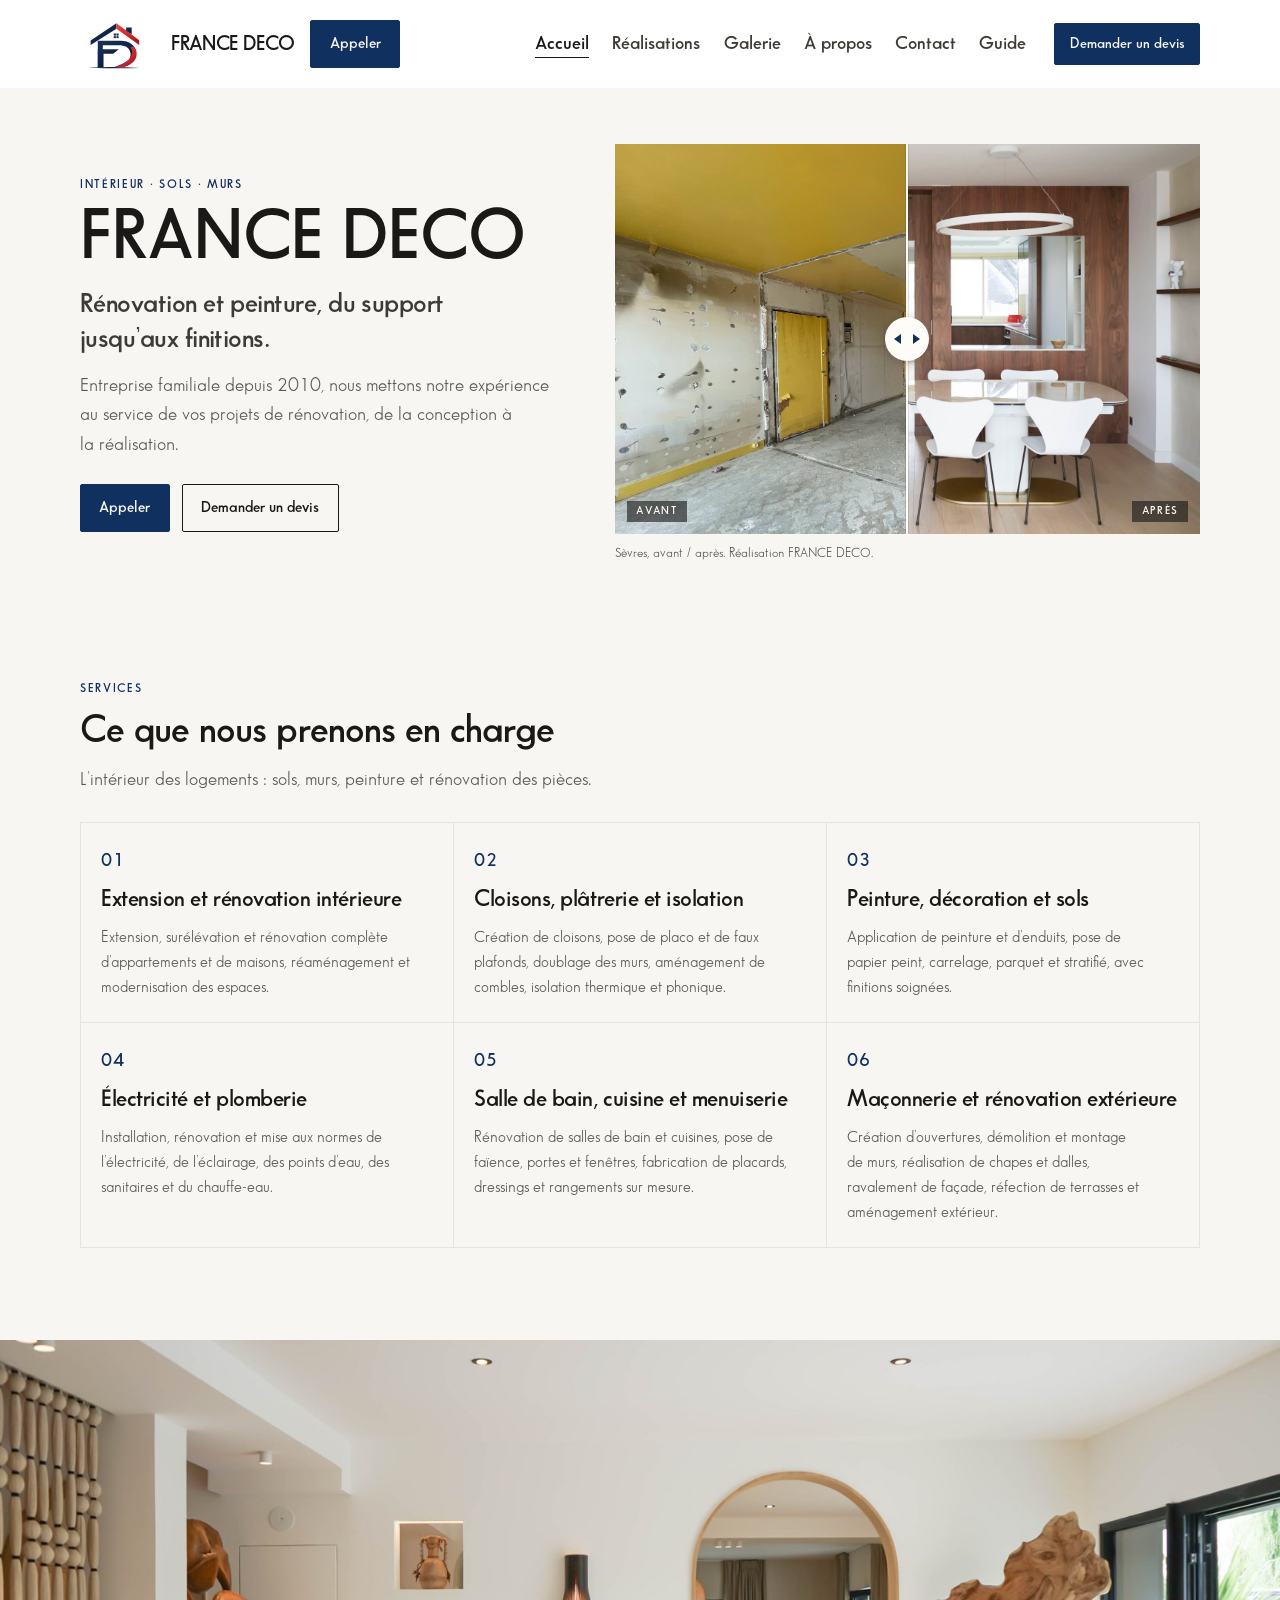
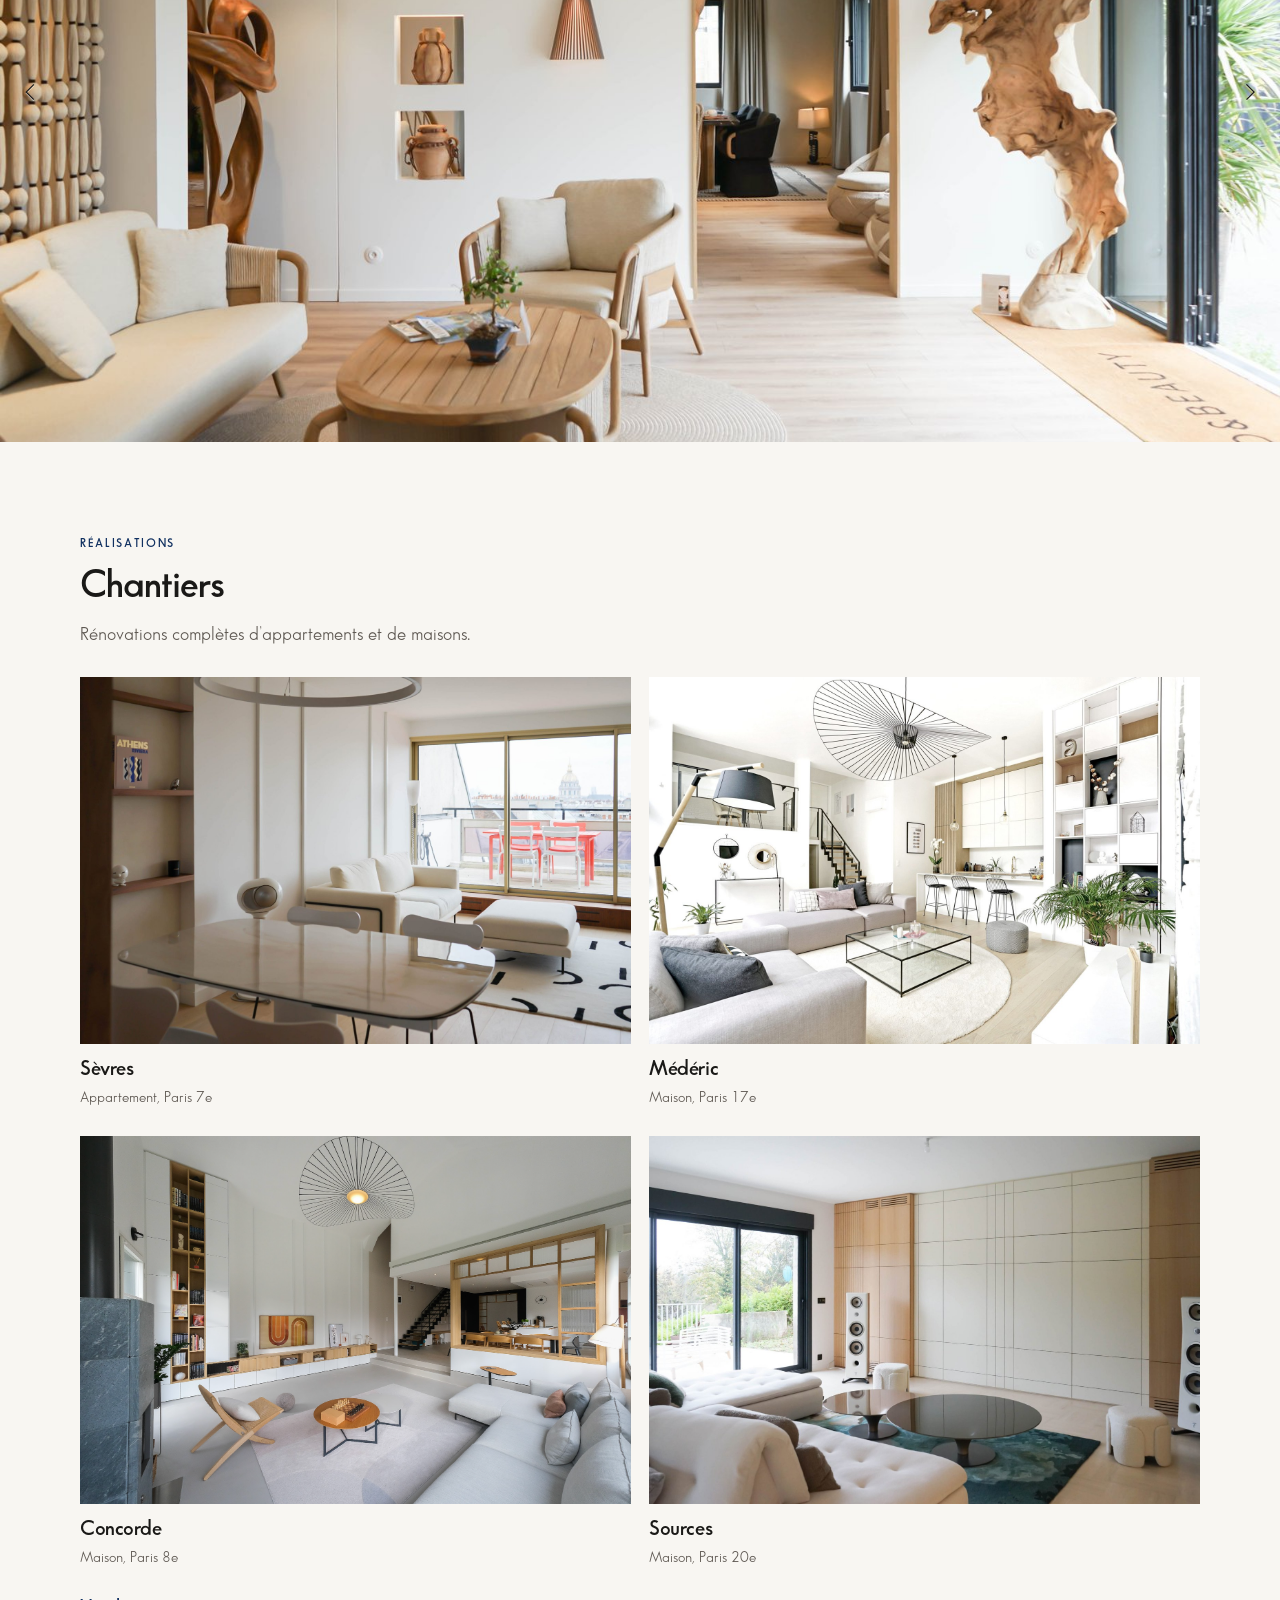
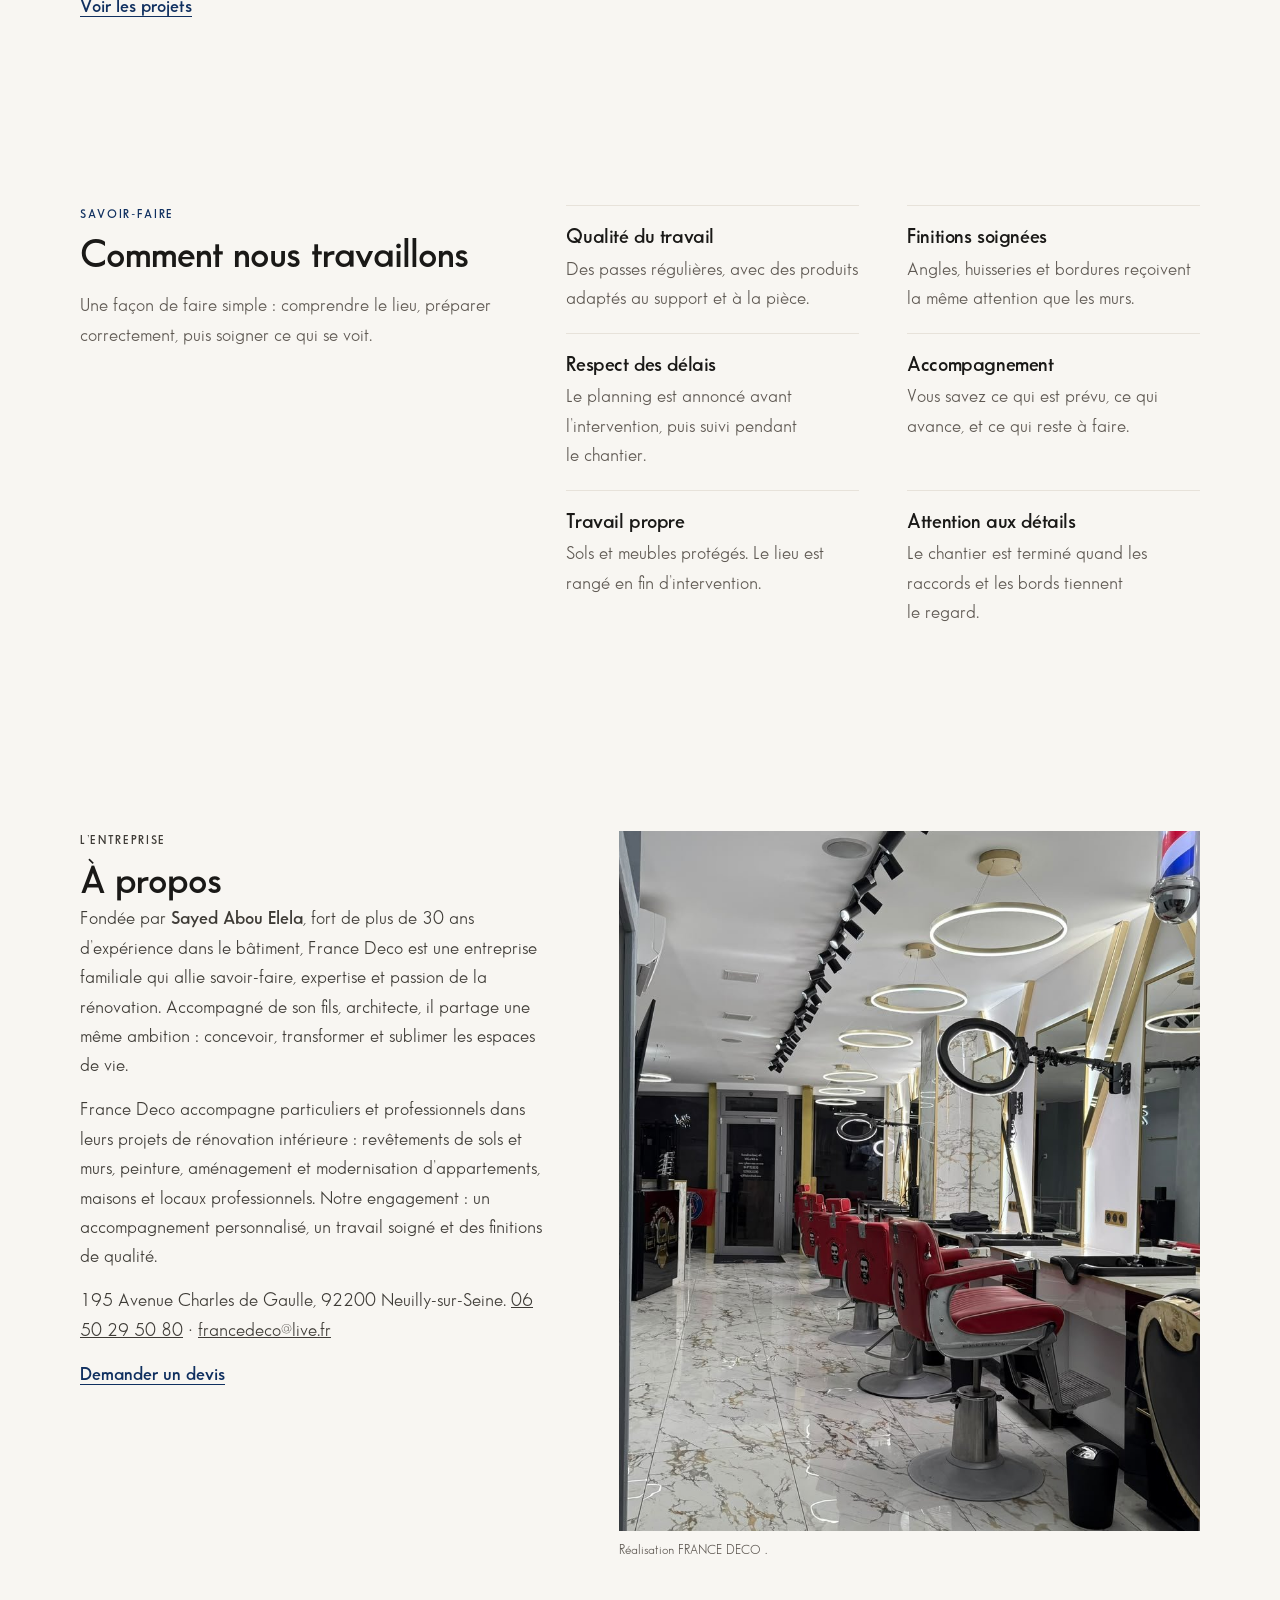
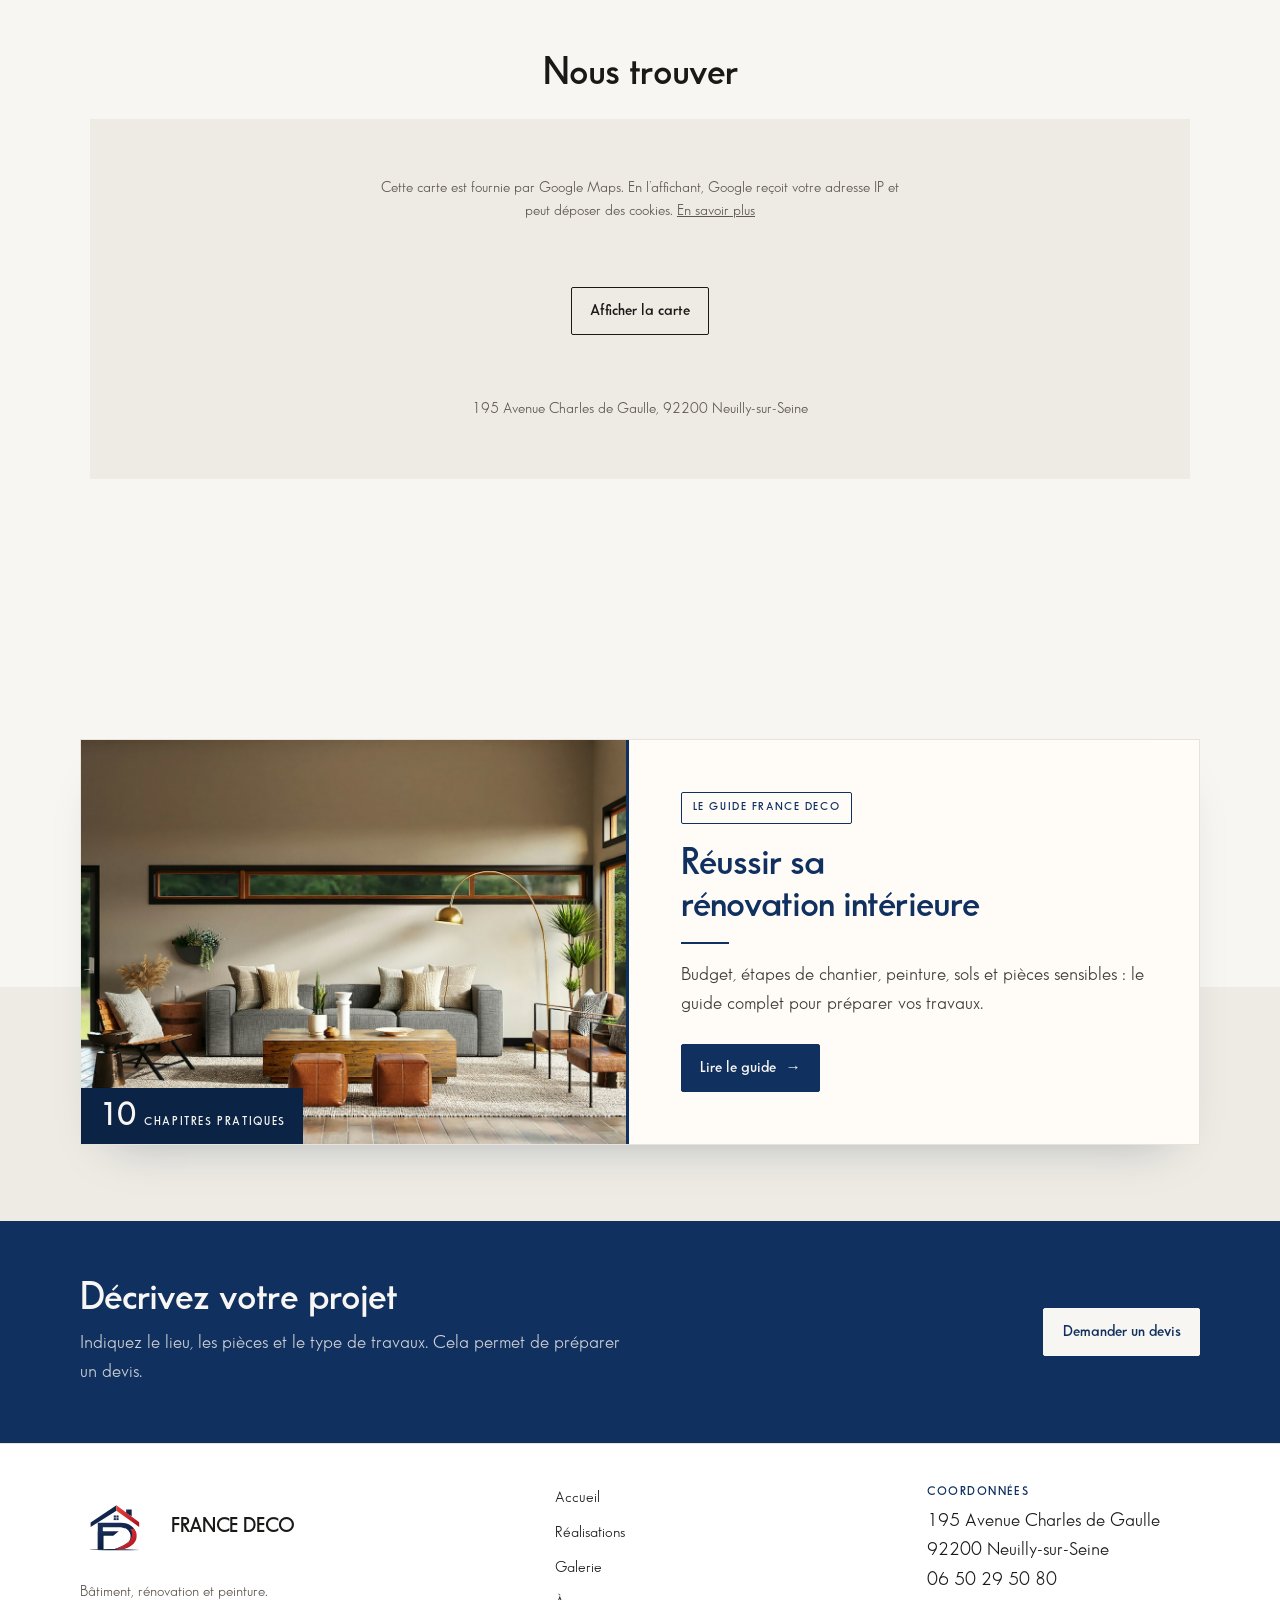
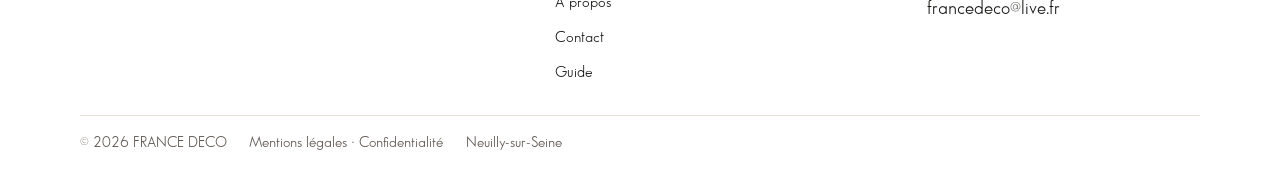
==== commit 80d302bf: "Update index.html" ====
--- a/index.html
+++ b/index.html
@@ -227,7 +227,7 @@
     <link rel="preload" href="images/sevres/apres-web.jpg" as="image">
     <link rel="stylesheet" href="css/style.css">
     <link rel="stylesheet" href="css/projet.css">
-    <link rel="stylesheet" href="css/guide.css">
+    <link rel="stylesheet" href="css/guide.css?v=2">
   </head>
   <body data-page="accueil">
     <a class="skip" href="#contenu">Aller au contenu</a>
--- a/css/guide.css
+++ b/css/guide.css
@@ -265,33 +265,6 @@
   margin-top: 0.7rem;
 }
 
-.guide-teaser {
-  padding: 2.5rem 0;
-  border-top: 1px solid var(--line);
-  border-bottom: 1px solid var(--line);
-  background:
-    linear-gradient(180deg, rgba(255, 252, 248, 0.55), rgba(243, 240, 234, 0.2)),
-    var(--paper);
-}
-
-.guide-teaser-inner {
-  display: grid;
-  gap: 1rem;
-  align-items: center;
-}
-
-.guide-teaser h2 {
-  margin: 0;
-  font-size: clamp(1.45rem, 2.6vw, 1.9rem);
-  color: var(--navy);
-}
-
-.guide-teaser p {
-  margin: 0.45rem 0 0;
-  max-width: 38rem;
-  color: var(--ink-soft);
-}
-
 .guide-meta {
   margin-top: 2.5rem;
   font-size: 0.9rem;
@@ -308,9 +281,150 @@
     position: sticky;
     top: calc(var(--header) + 1rem);
   }
-
-  .guide-teaser-inner {
-    grid-template-columns: 1fr auto;
-    gap: 2rem;
-  }
-}
+}
+
+/* Teaser accueil — carte split image / texte */
+
+.guide-teaser {
+  padding: clamp(3rem, 6vw, 4.75rem) 0;
+  background:
+    linear-gradient(180deg, var(--paper) 0 58%, var(--paper-deep) 58% 100%);
+}
+
+.guide-teaser-card {
+  display: grid;
+  background: var(--white);
+  border: 1px solid var(--line);
+  box-shadow: 0 1.5rem 3rem -2rem rgba(11, 35, 68, 0.35);
+}
+
+.guide-teaser-media {
+  position: relative;
+  margin: 0;
+  aspect-ratio: 16 / 10;
+  overflow: hidden;
+  background: var(--navy-deep);
+}
+
+.guide-teaser-media img {
+  display: block;
+  width: 100%;
+  height: 100%;
+  object-fit: cover;
+}
+
+.guide-teaser-count {
+  position: absolute;
+  left: 0;
+  bottom: 0;
+  display: flex;
+  align-items: baseline;
+  gap: 0.55rem;
+  margin: 0;
+  padding: 0.75rem 1.1rem 0.8rem;
+  background: var(--navy-deep);
+  color: var(--paper);
+  font-size: 0.72rem;
+  font-weight: 600;
+  letter-spacing: 0.14em;
+  text-transform: uppercase;
+}
+
+.guide-teaser-count span {
+  font-family: var(--serif-display);
+  font-size: 2rem;
+  font-weight: 540;
+  line-height: 1;
+  letter-spacing: -0.02em;
+}
+
+.guide-teaser-body {
+  position: relative;
+  display: flex;
+  flex-direction: column;
+  align-items: flex-start;
+  padding: 2rem 1.35rem 2.1rem;
+  border-top: 3px solid var(--navy);
+}
+
+.guide-teaser-badge {
+  display: inline-block;
+  margin: 0 0 1.1rem;
+  padding: 0.38rem 0.7rem;
+  border: 1px solid var(--navy);
+  border-radius: 2px;
+  font-size: 0.7rem;
+  font-weight: 600;
+  letter-spacing: 0.14em;
+  text-transform: uppercase;
+  color: var(--navy);
+}
+
+.guide-teaser h2 {
+  margin: 0;
+  max-width: 18ch;
+  font-size: clamp(1.7rem, 3vw, 2.35rem);
+  color: var(--navy);
+}
+
+.guide-teaser h2::after {
+  content: "";
+  display: block;
+  width: 3rem;
+  height: 2px;
+  margin-top: 1rem;
+  background: var(--navy);
+}
+
+.guide-teaser-body > p:not(.guide-teaser-badge) {
+  margin: 1rem 0 1.6rem;
+  max-width: 34rem;
+  color: var(--ink-soft);
+}
+
+.guide-teaser-btn {
+  gap: 0.6rem;
+  width: 100%;
+}
+
+.guide-teaser-btn span {
+  transition: transform 0.2s var(--ease);
+}
+
+.guide-teaser-btn:hover span {
+  transform: translateX(3px);
+}
+
+@media (min-width: 560px) {
+  .guide-teaser-body {
+    padding: 2.4rem 2.25rem 2.5rem;
+  }
+
+  .guide-teaser-btn {
+    width: auto;
+  }
+}
+
+@media (min-width: 860px) {
+  .guide-teaser-card {
+    grid-template-columns: minmax(0, 1fr) minmax(0, 1.05fr);
+  }
+
+  .guide-teaser-media {
+    aspect-ratio: auto;
+    min-height: 100%;
+  }
+
+  .guide-teaser-body {
+    justify-content: center;
+    padding: 3.25rem clamp(2.25rem, 4vw, 3.5rem);
+    border-top: 0;
+    border-left: 3px solid var(--navy);
+  }
+}
+
+@media (prefers-reduced-motion: reduce) {
+  .guide-teaser-btn span {
+    transition: none;
+  }
+}
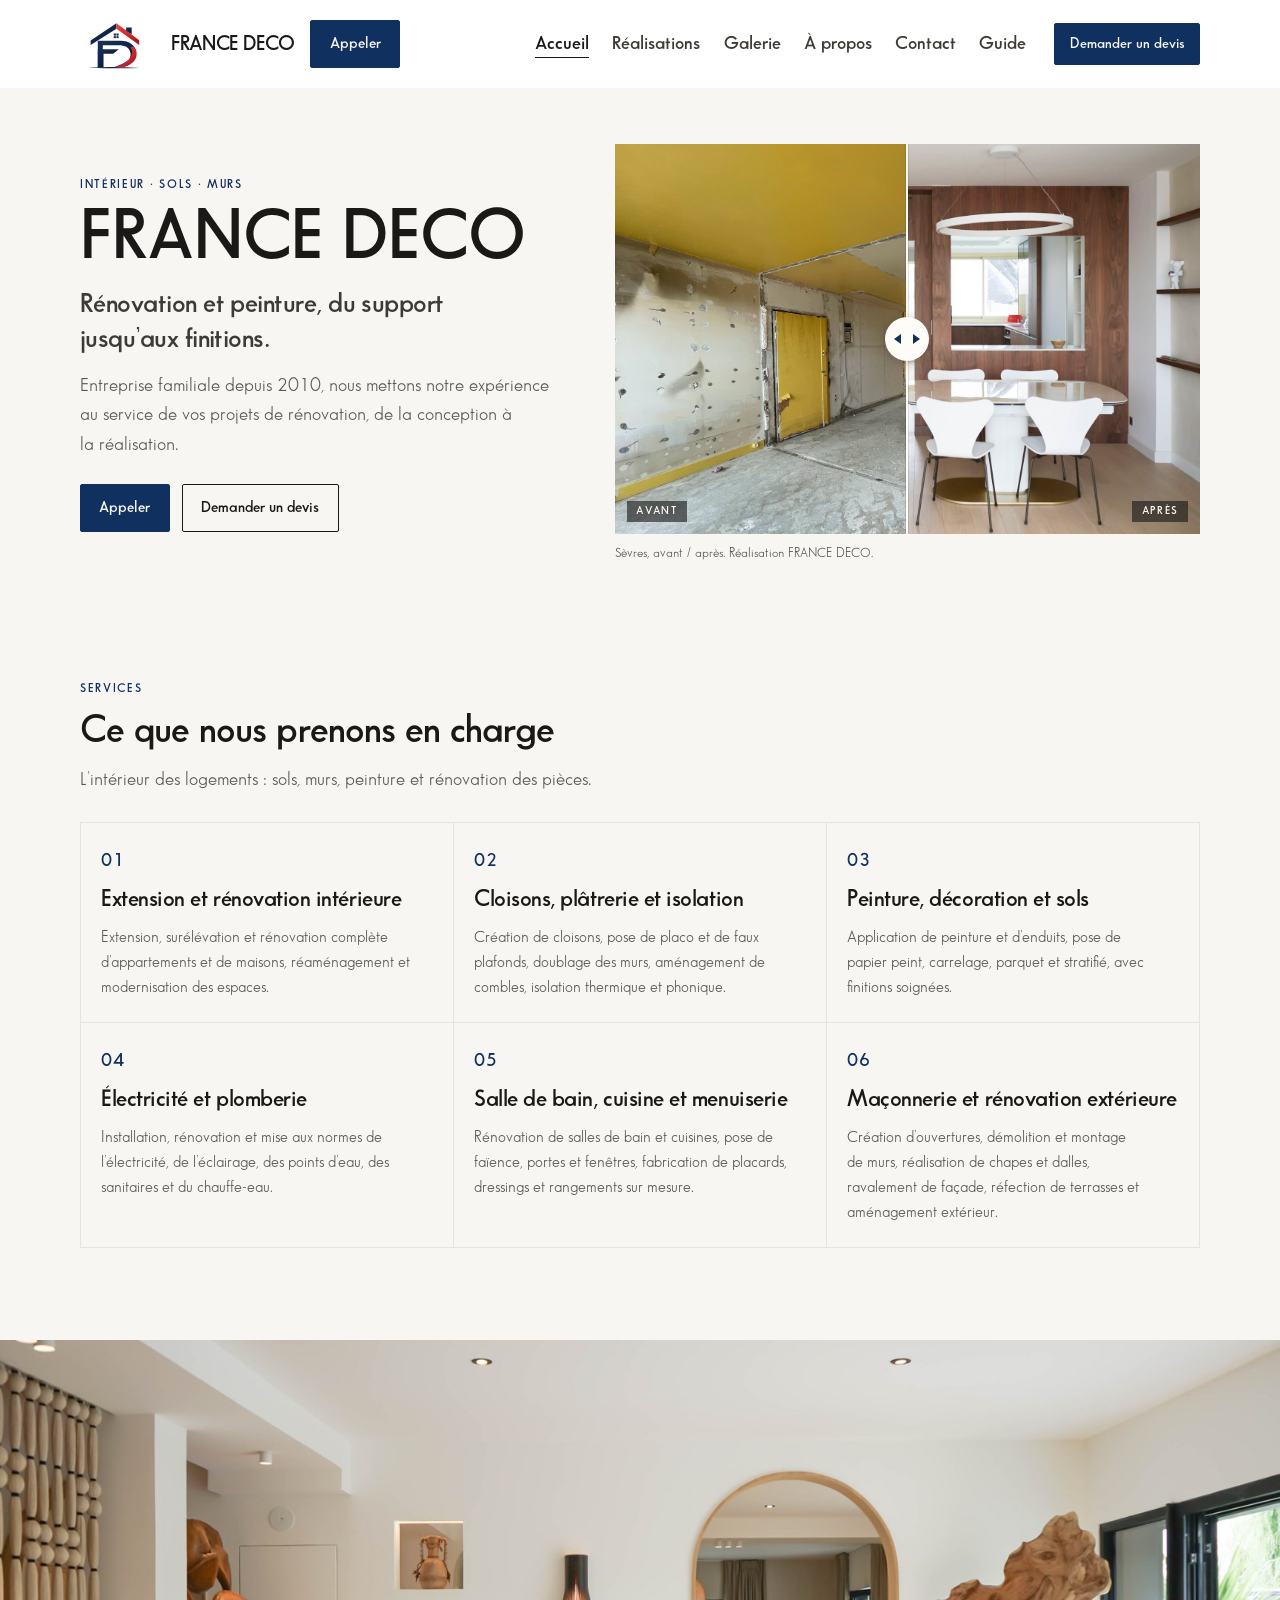
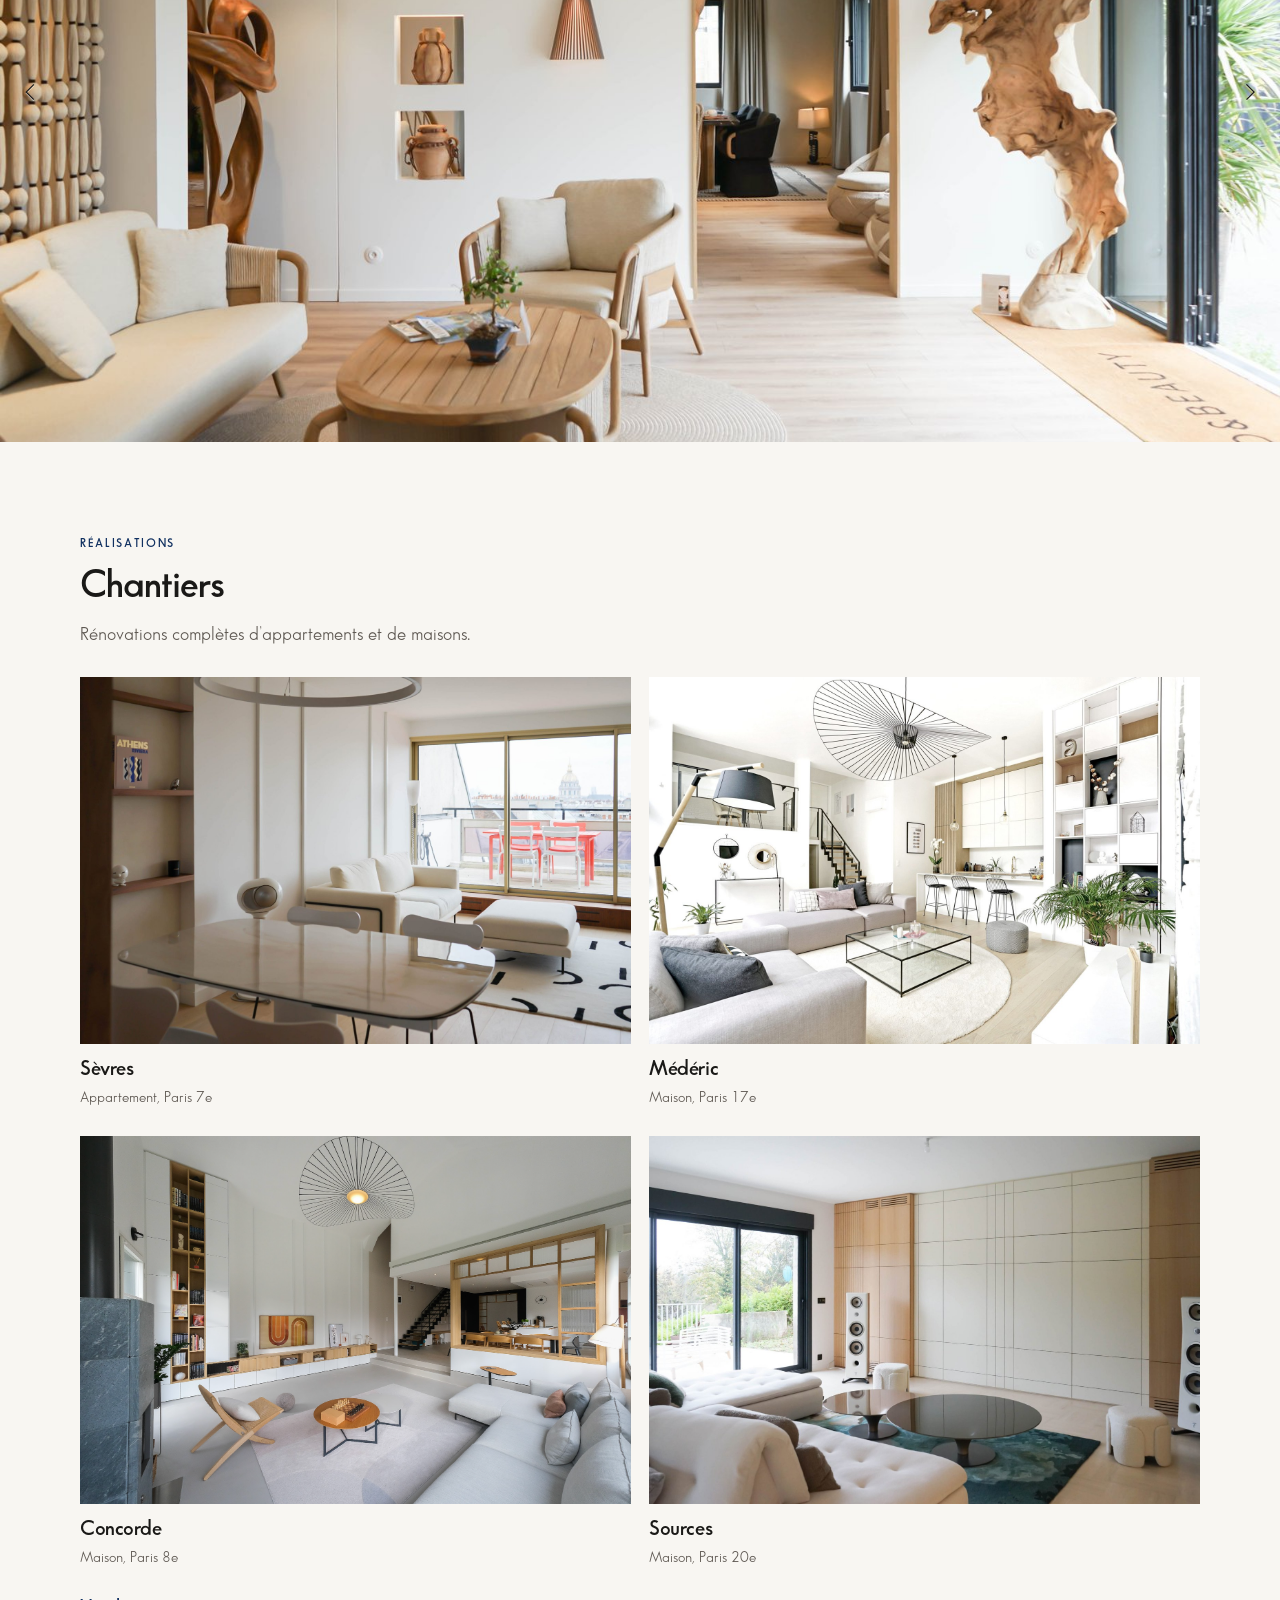
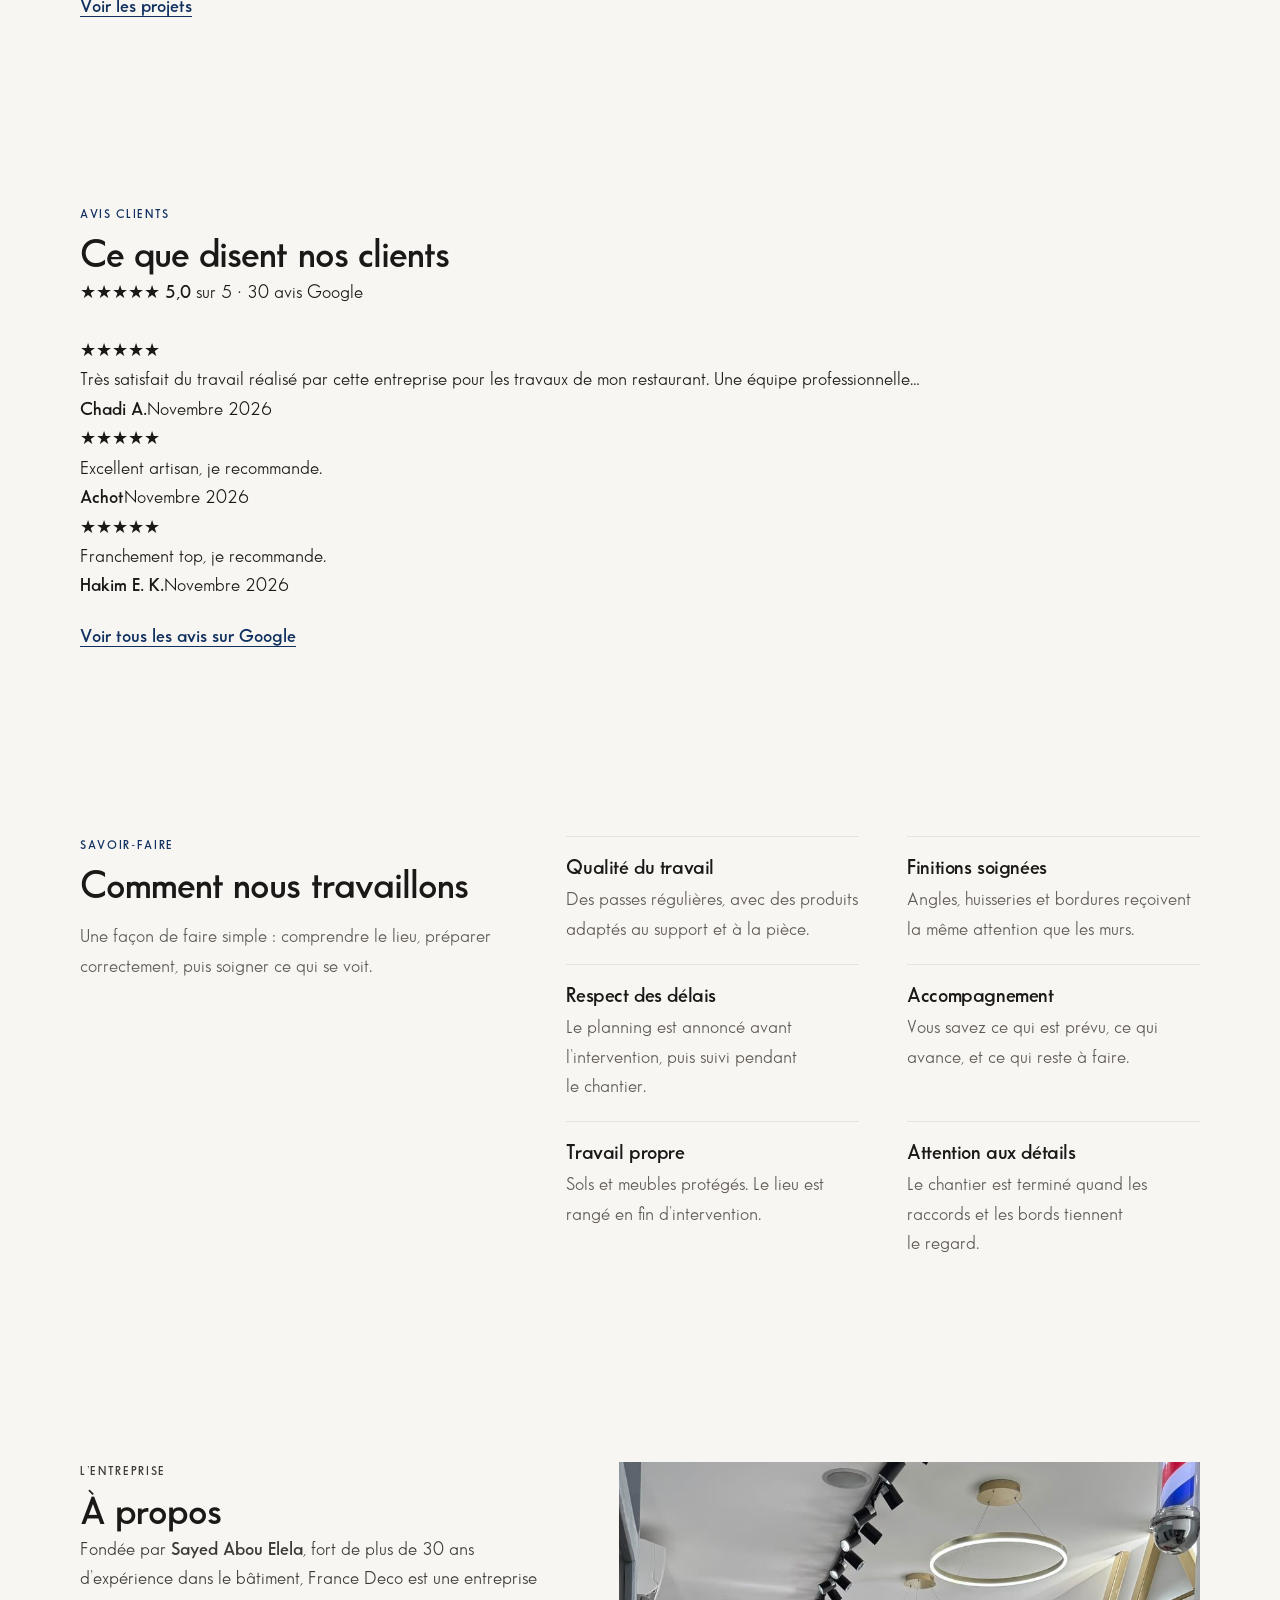
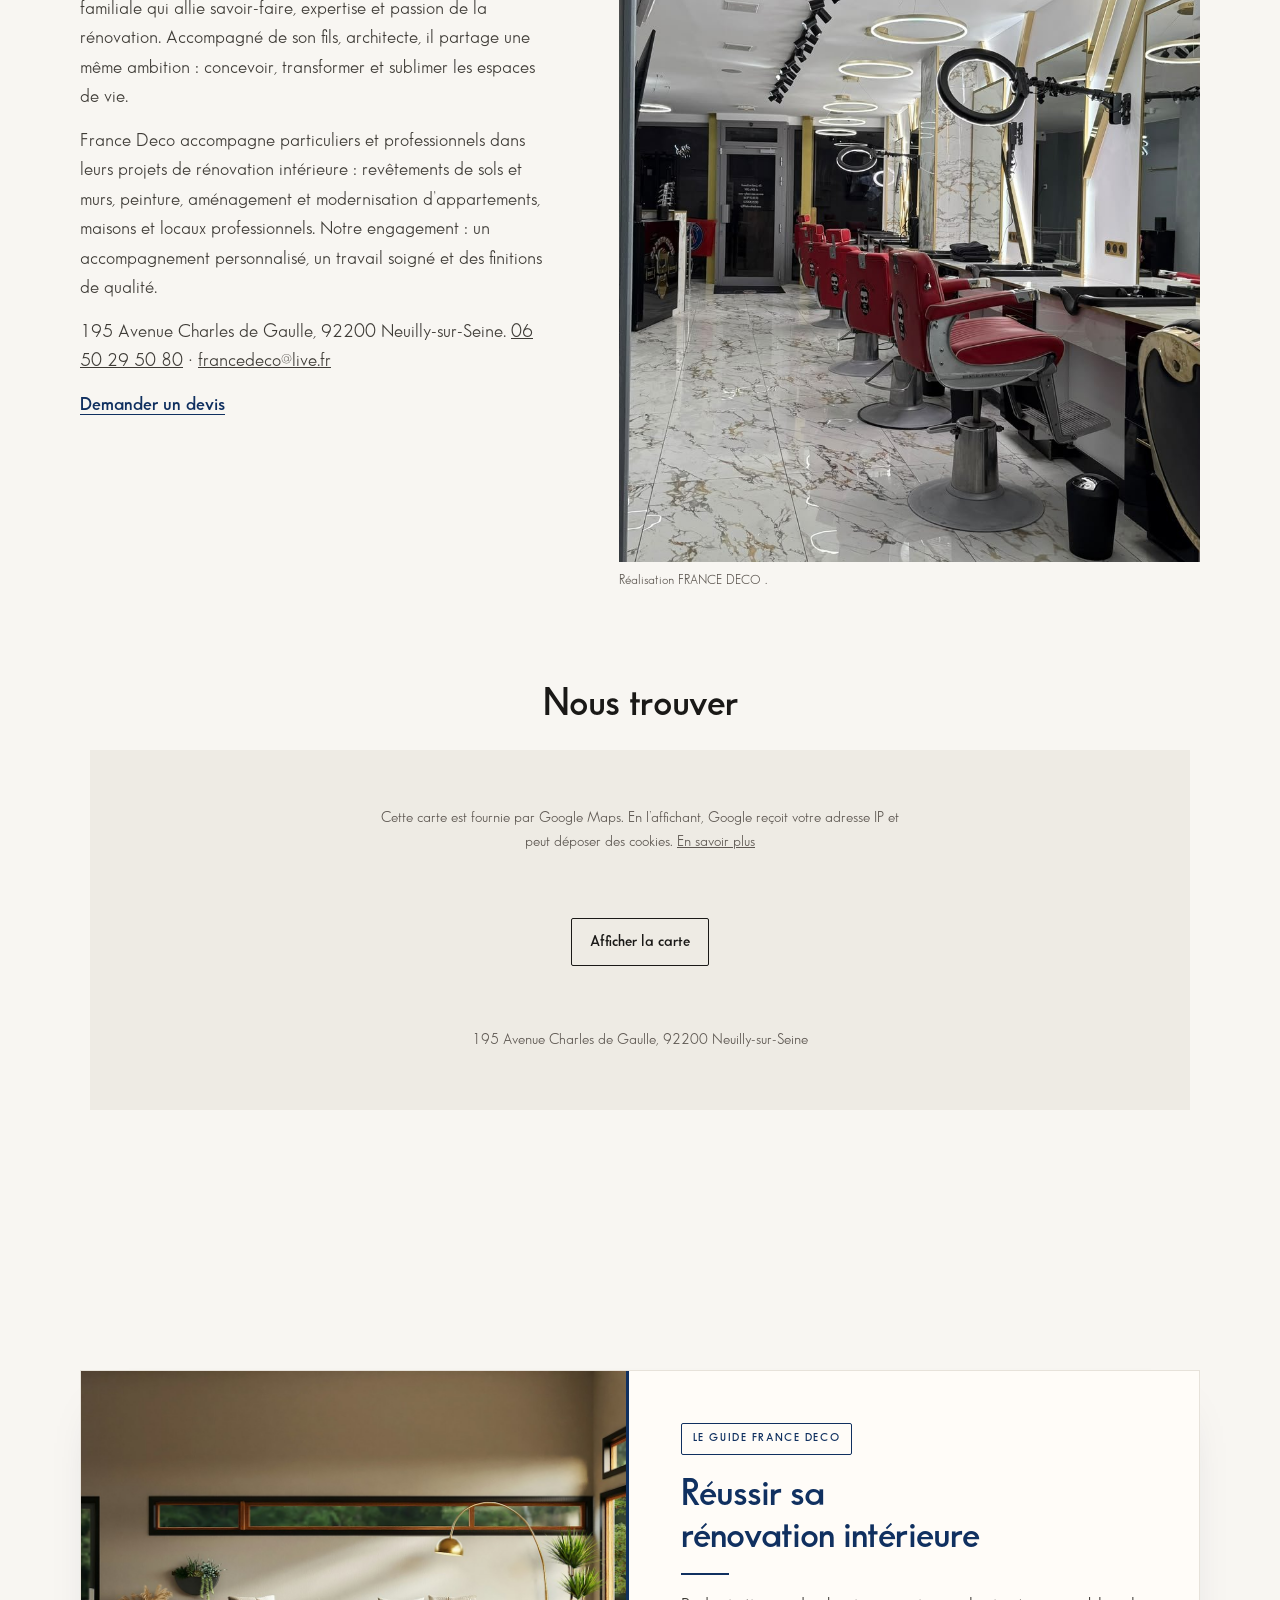
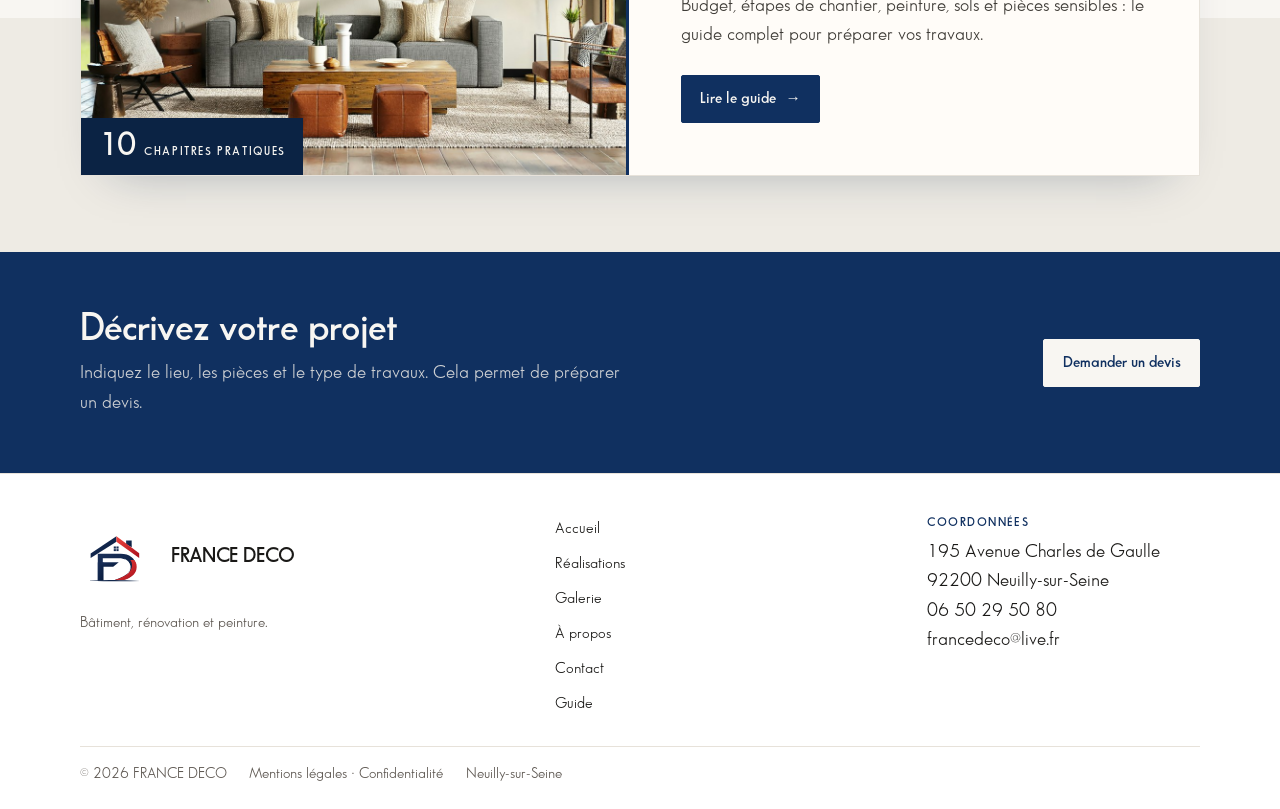
==== commit 5a42b70a: "Update index.html" ====
--- a/index.html
+++ b/index.html
@@ -404,7 +404,38 @@
           <p class="section-more"><a class="text-link" href="realisation">Voir les projets</a></p>
         </div>
       </section>
-
+      
+      <section class="section" id="avis" aria-labelledby="titre-avis" data-reveal>
+        <div class="wrap">
+          <div class="section-head">
+            <p class="eyebrow">Avis clients</p>
+            <h2 id="titre-avis">Ce que disent nos clients</h2>
+            <p class="reviews-sum">
+              <span class="stars" role="img" aria-label="5 étoiles sur 5">★★★★★</span>
+              <span><strong>5,0</strong> sur 5 · 30 avis Google</span>
+            </p>
+          </div>
+          <ul class="review-grid">
+            <li class="review-card">
+              <span class="stars" role="img" aria-label="5 étoiles sur 5">★★★★★</span>
+              <p>Très satisfait du travail réalisé par cette entreprise pour les travaux de mon restaurant. Une équipe professionnelle…</p>
+              <div class="review-meta"><strong>Chadi A.</strong><span>Novembre 2026</span></div>
+            </li>
+            <li class="review-card">
+              <span class="stars" role="img" aria-label="5 étoiles sur 5">★★★★★</span>
+              <p>Excellent artisan, je recommande.</p>
+              <div class="review-meta"><strong>Achot</strong><span>Novembre 2026</span></div>
+            </li>
+            <li class="review-card">
+              <span class="stars" role="img" aria-label="5 étoiles sur 5">★★★★★</span>
+              <p>Franchement top, je recommande.</p>
+              <div class="review-meta"><strong>Hakim E. K.</strong><span>Novembre 2026</span></div>
+            </li>
+          </ul>
+          <p class="section-more"><a class="text-link" href="https://share.google/ePHaucVEhsZsKfUb7" target="_blank" rel="noopener">Voir tous les avis sur Google</a></p>
+        </div>
+      </section>
+      
       <section class="section" id="savoir-faire" aria-labelledby="titre-savoir" data-reveal>
         <div class="wrap split">
           <div class="split-intro">
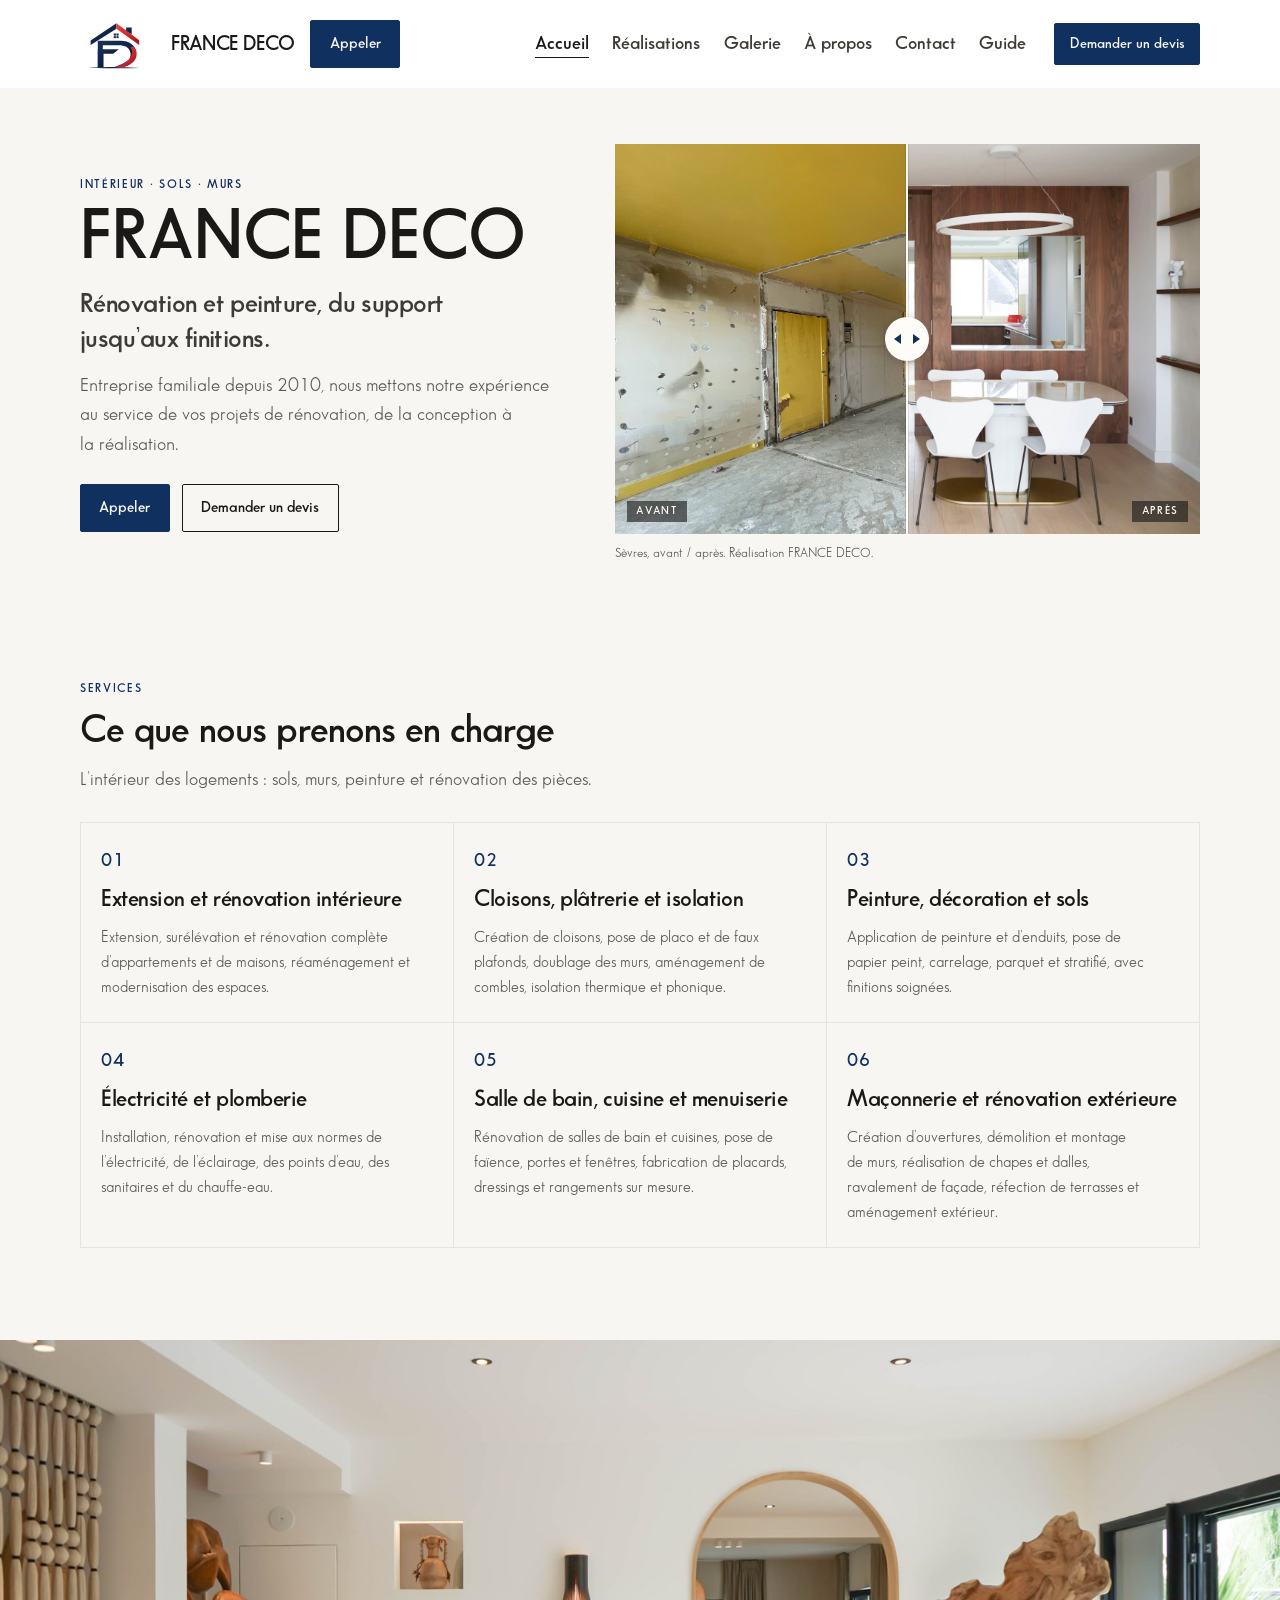
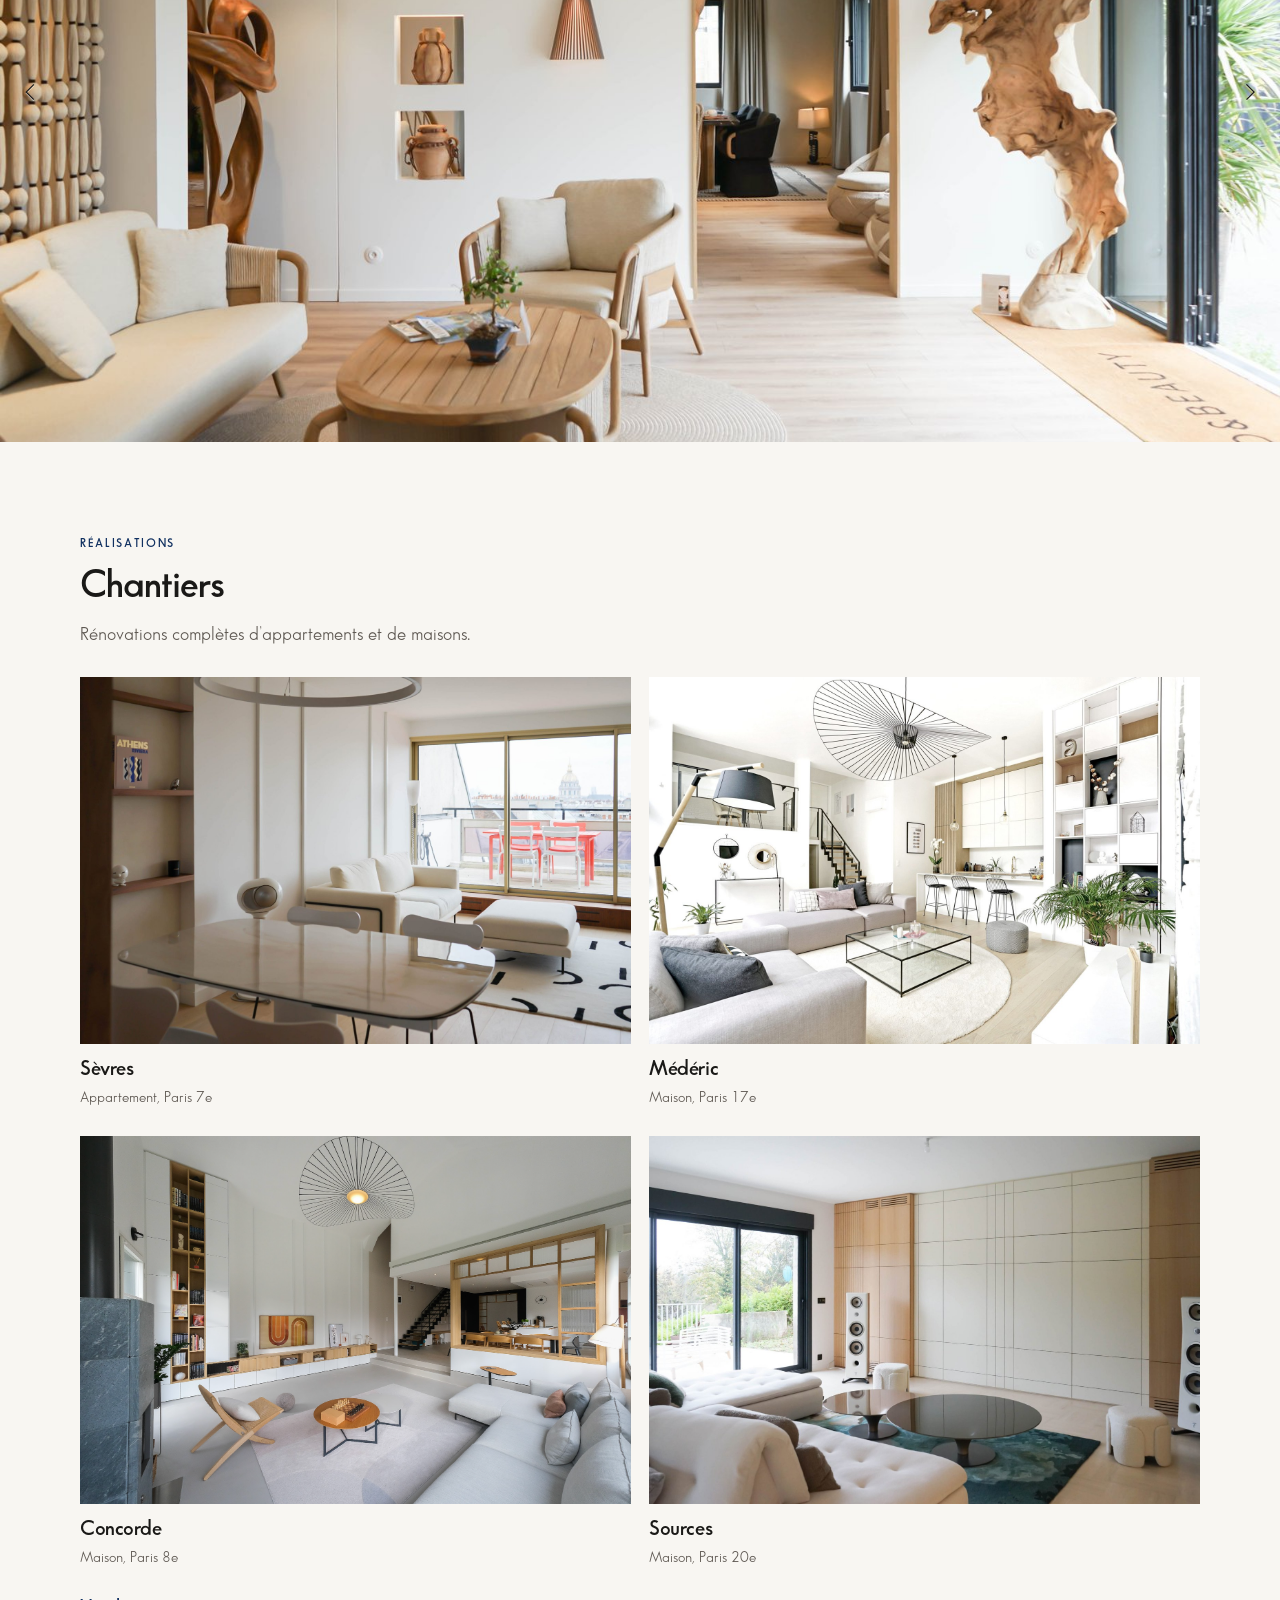
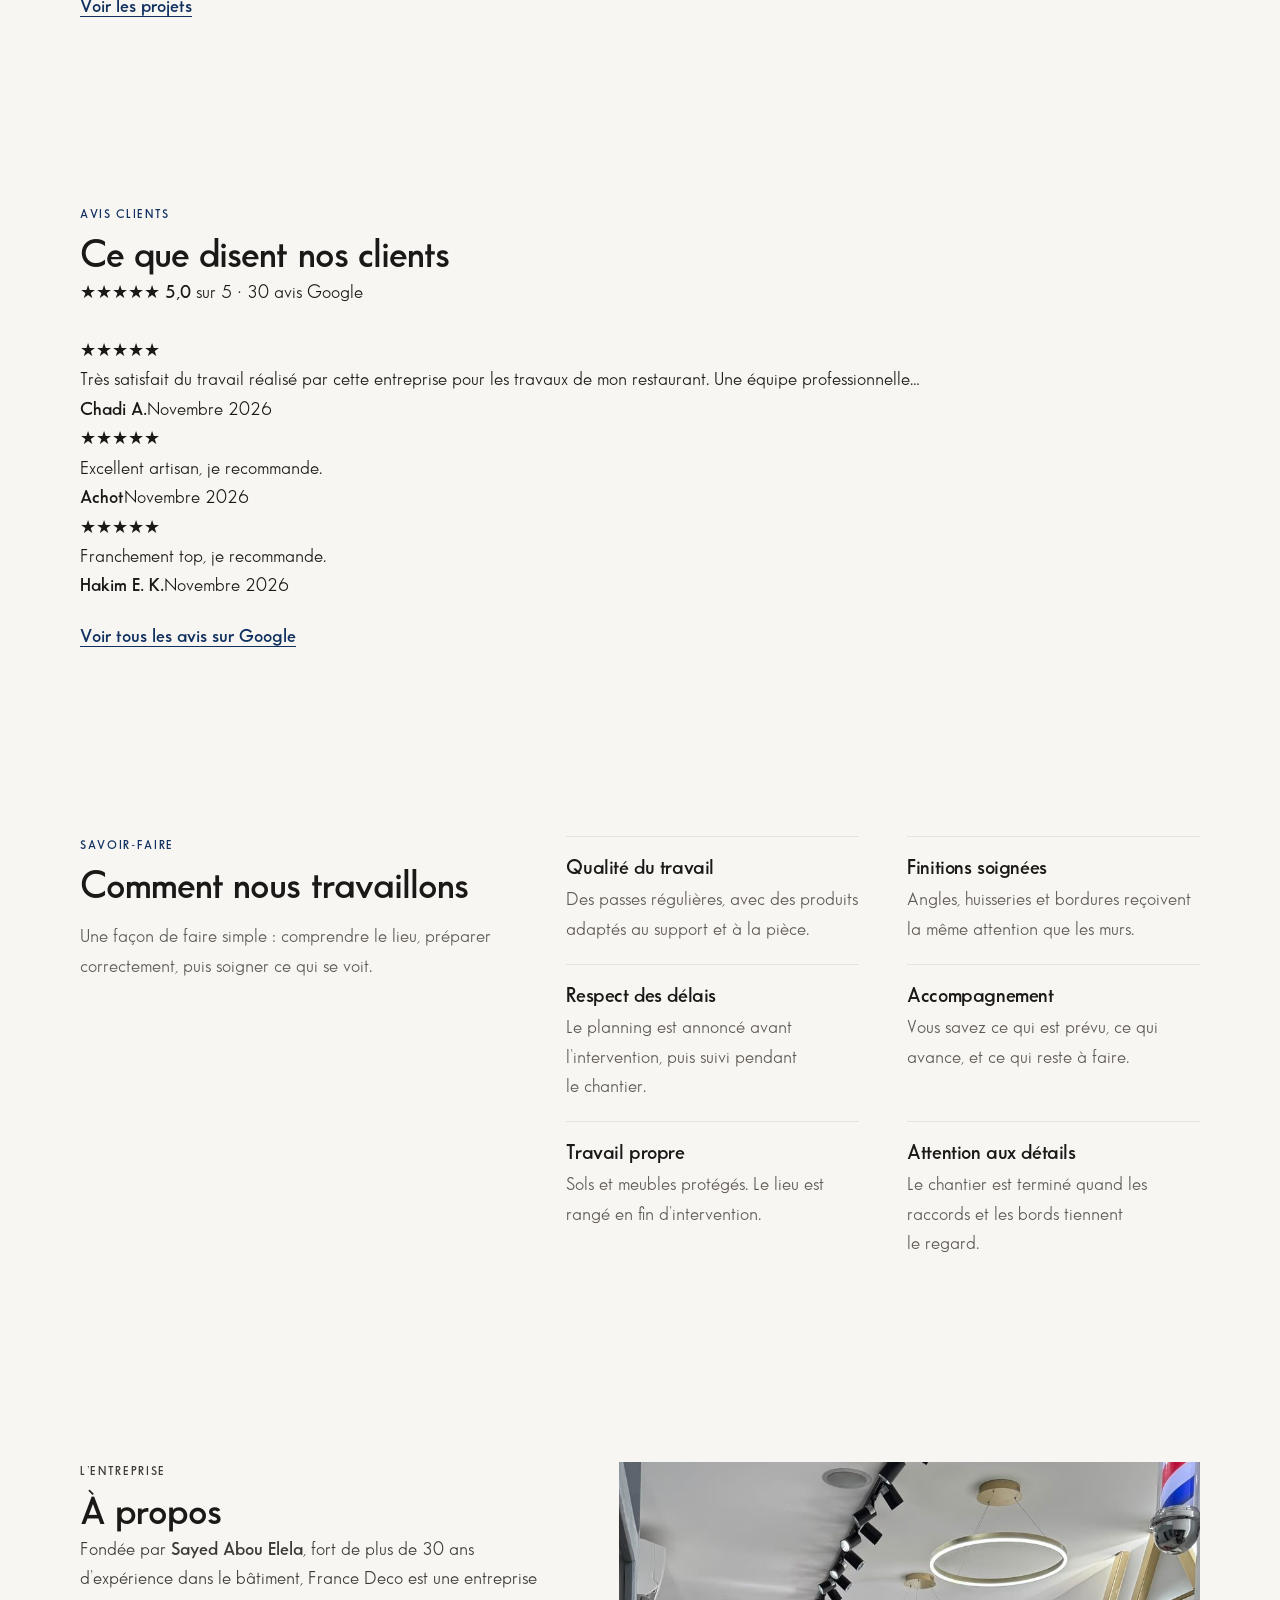
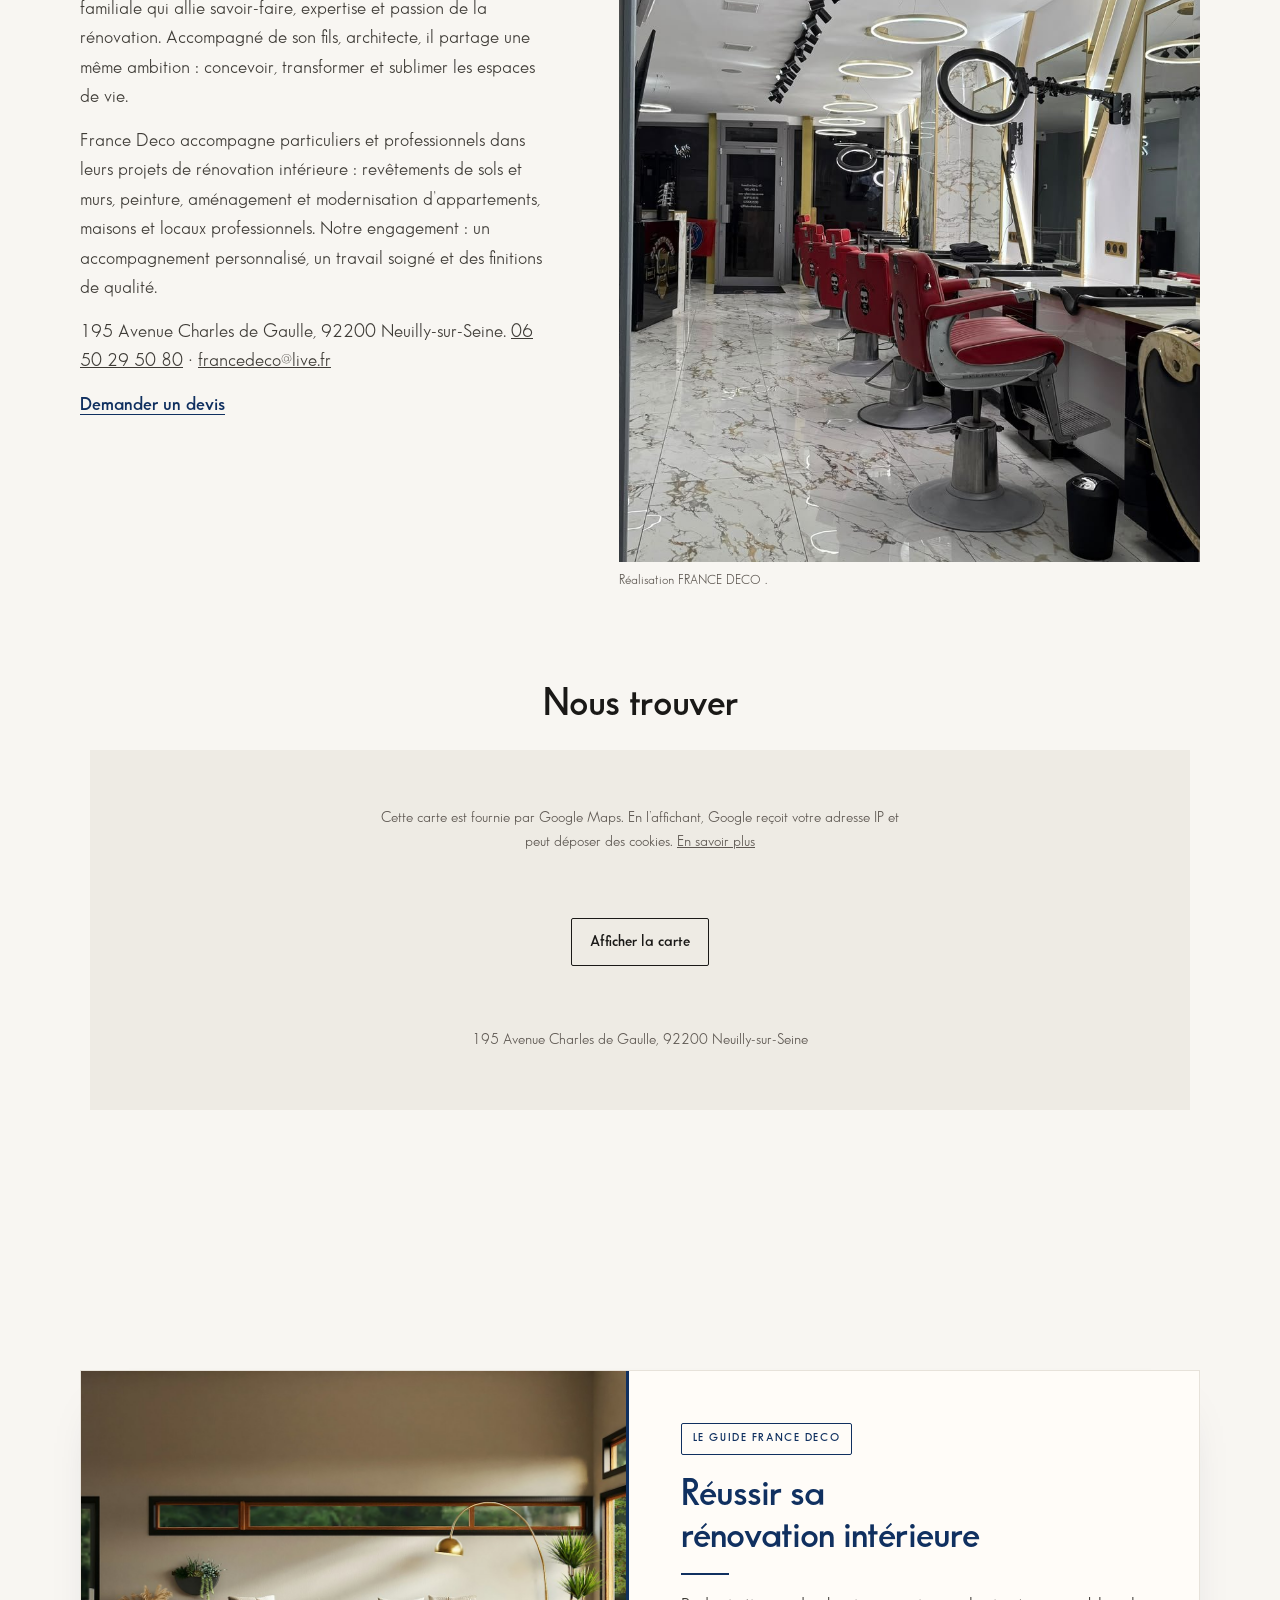
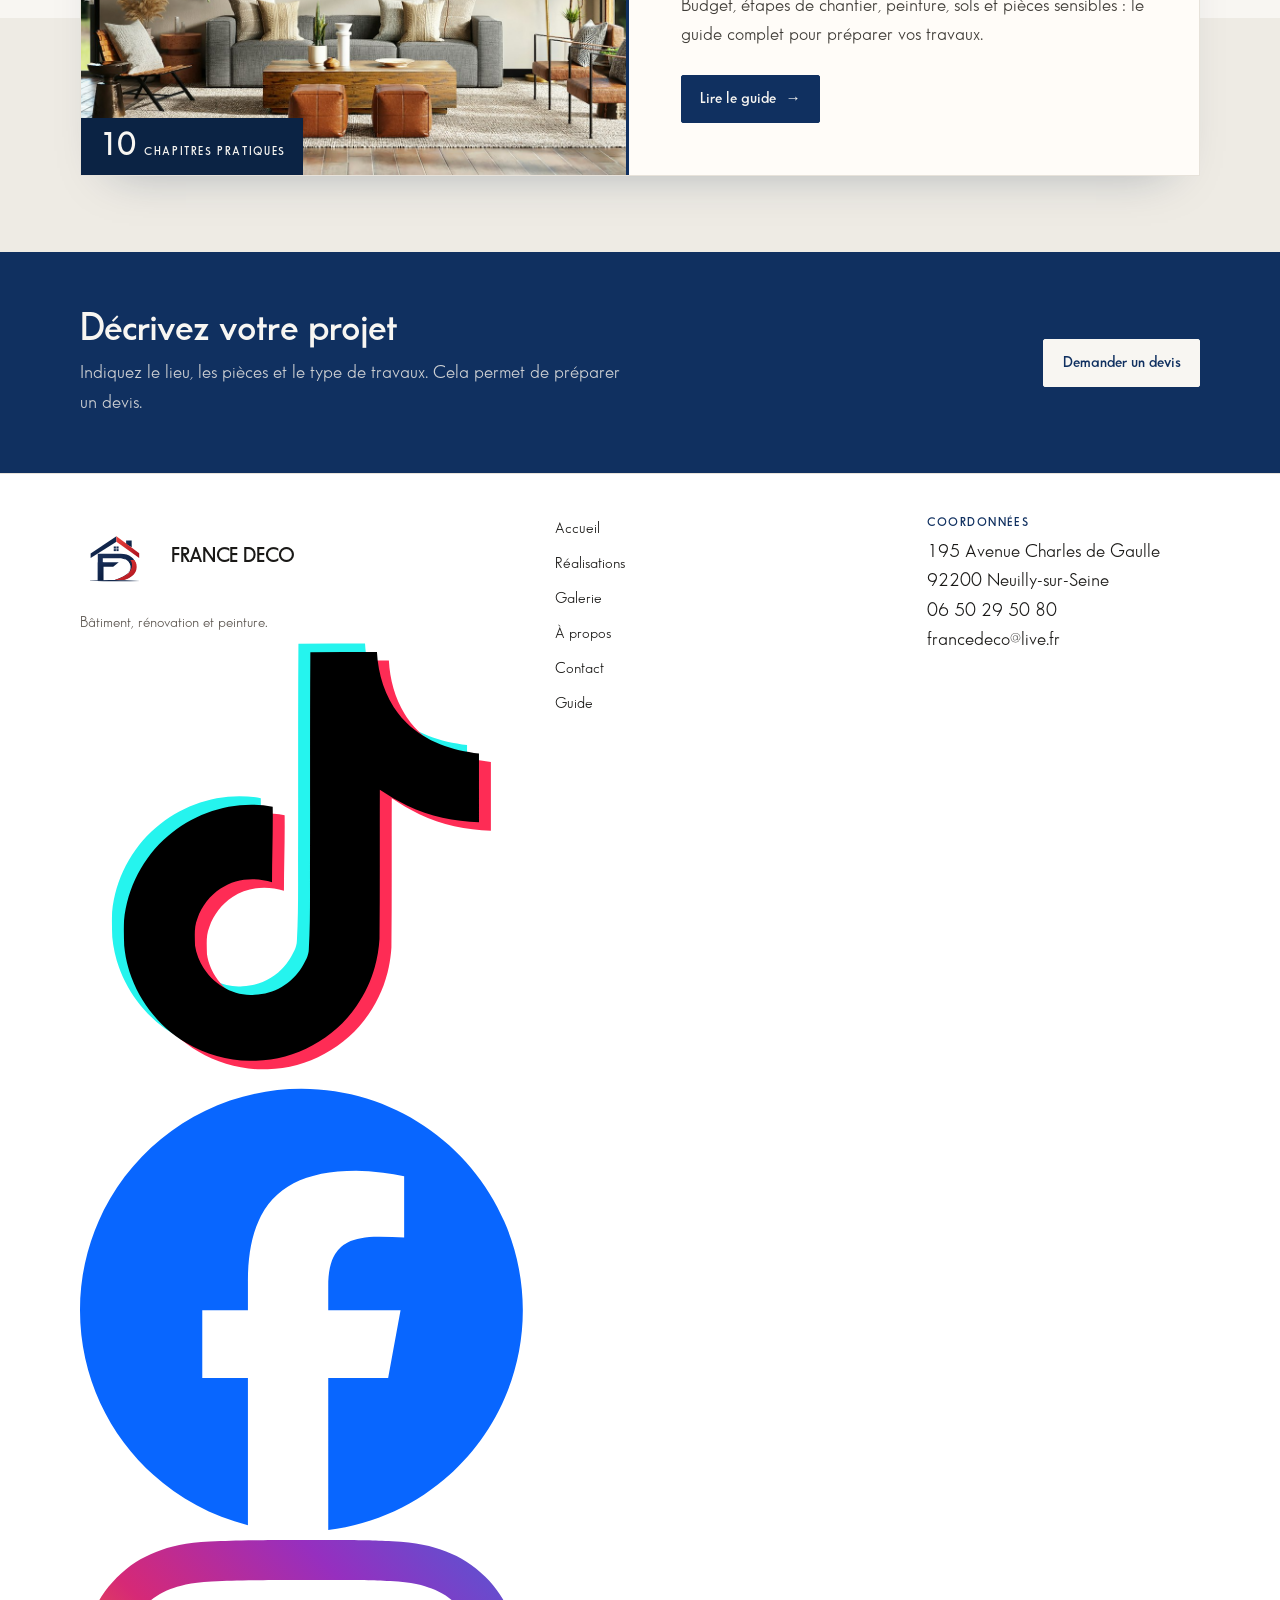
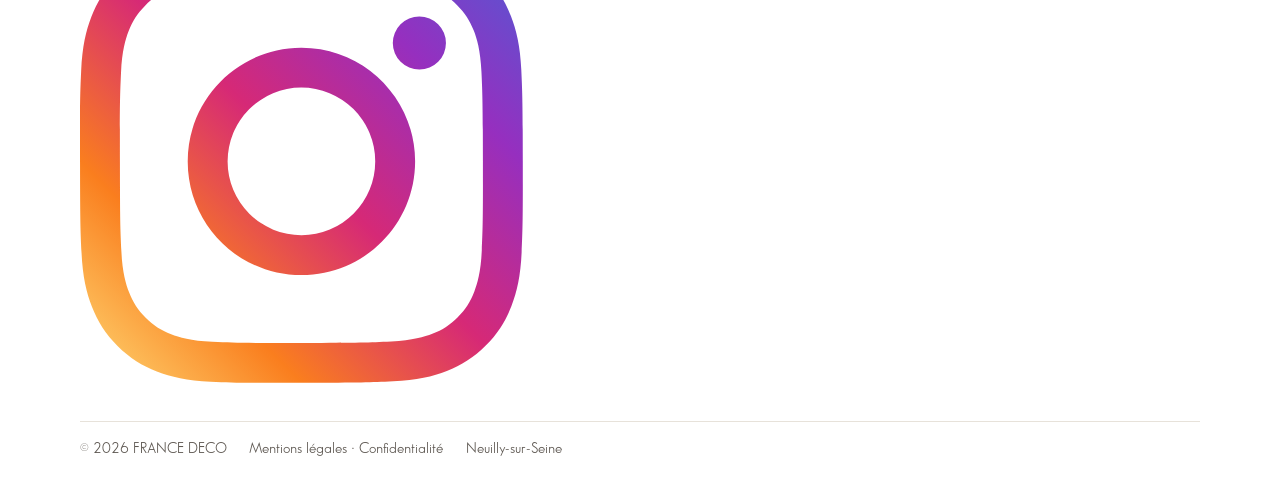
==== commit 472891f0: "Update index.html" ====
--- a/index.html
+++ b/index.html
@@ -539,6 +539,40 @@
             <span class="brand-name">FRANCE DECO   </span>
           </a>
           <p>Bâtiment, rénovation et peinture.</p>
+          <ul class="social">
+            <li>
+              <a href="LIEN_TIKTOK" target="_blank" rel="noopener" aria-label="TikTok">
+                <svg viewBox="-1 -1 26 26" aria-hidden="true">
+                  <path transform="translate(-.7 -.5)" fill="#25F4EE" d="M12.525.02c1.31-.02 2.61-.01 3.91-.02.08 1.53.63 3.09 1.75 4.17 1.12 1.11 2.7 1.62 4.24 1.79v4.03c-1.44-.05-2.89-.35-4.2-.97-.57-.26-1.1-.59-1.62-.93-.01 2.92.01 5.84-.02 8.75-.08 1.4-.54 2.79-1.35 3.94-1.31 1.92-3.58 3.17-5.91 3.21-1.43.08-2.86-.31-4.08-1.03-2.02-1.19-3.44-3.37-3.65-5.71-.02-.5-.03-1-.01-1.49.18-1.9 1.12-3.72 2.58-4.96 1.66-1.44 3.98-2.13 6.15-1.72.02 1.48-.04 2.96-.04 4.44-.99-.32-2.15-.23-3.02.37-.63.41-1.11 1.04-1.36 1.75-.21.51-.15 1.07-.14 1.61.24 1.64 1.82 3.02 3.5 2.87 1.12-.01 2.19-.66 2.77-1.61.19-.33.4-.67.41-1.06.1-1.79.06-3.57.07-5.36.01-4.03-.01-8.05.02-12.07z"/>
+                  <path transform="translate(.7 .5)" fill="#FE2C55" d="M12.525.02c1.31-.02 2.61-.01 3.91-.02.08 1.53.63 3.09 1.75 4.17 1.12 1.11 2.7 1.62 4.24 1.79v4.03c-1.44-.05-2.89-.35-4.2-.97-.57-.26-1.1-.59-1.62-.93-.01 2.92.01 5.84-.02 8.75-.08 1.4-.54 2.79-1.35 3.94-1.31 1.92-3.58 3.17-5.91 3.21-1.43.08-2.86-.31-4.08-1.03-2.02-1.19-3.44-3.37-3.65-5.71-.02-.5-.03-1-.01-1.49.18-1.9 1.12-3.72 2.58-4.96 1.66-1.44 3.98-2.13 6.15-1.72.02 1.48-.04 2.96-.04 4.44-.99-.32-2.15-.23-3.02.37-.63.41-1.11 1.04-1.36 1.75-.21.51-.15 1.07-.14 1.61.24 1.64 1.82 3.02 3.5 2.87 1.12-.01 2.19-.66 2.77-1.61.19-.33.4-.67.41-1.06.1-1.79.06-3.57.07-5.36.01-4.03-.01-8.05.02-12.07z"/>
+                  <path fill="#000" d="M12.525.02c1.31-.02 2.61-.01 3.91-.02.08 1.53.63 3.09 1.75 4.17 1.12 1.11 2.7 1.62 4.24 1.79v4.03c-1.44-.05-2.89-.35-4.2-.97-.57-.26-1.1-.59-1.62-.93-.01 2.92.01 5.84-.02 8.75-.08 1.4-.54 2.79-1.35 3.94-1.31 1.92-3.58 3.17-5.91 3.21-1.43.08-2.86-.31-4.08-1.03-2.02-1.19-3.44-3.37-3.65-5.71-.02-.5-.03-1-.01-1.49.18-1.9 1.12-3.72 2.58-4.96 1.66-1.44 3.98-2.13 6.15-1.72.02 1.48-.04 2.96-.04 4.44-.99-.32-2.15-.23-3.02.37-.63.41-1.11 1.04-1.36 1.75-.21.51-.15 1.07-.14 1.61.24 1.64 1.82 3.02 3.5 2.87 1.12-.01 2.19-.66 2.77-1.61.19-.33.4-.67.41-1.06.1-1.79.06-3.57.07-5.36.01-4.03-.01-8.05.02-12.07z"/>
+                </svg>
+              </a>
+            </li>
+            <li>
+              <a href="LIEN_FACEBOOK" target="_blank" rel="noopener" aria-label="Facebook">
+                <svg viewBox="0 0 24 24" aria-hidden="true">
+                  <path fill="#0866FF" d="M9.101 23.691v-7.98H6.627v-3.667h2.474v-1.58c0-4.085 1.848-5.978 5.858-5.978.401 0 .955.042 1.468.103a8.68 8.68 0 0 1 1.141.195v3.325a8.623 8.623 0 0 0-.653-.036 26.805 26.805 0 0 0-.733-.009c-.707 0-1.259.096-1.675.309a1.686 1.686 0 0 0-.679.622c-.258.42-.374.995-.374 1.752v1.297h3.919l-.386 2.103-.287 1.564h-3.246v8.245C19.396 23.238 24 18.179 24 12.044c0-6.627-5.373-12-12-12s-12 5.373-12 12c0 5.628 3.874 10.35 9.101 11.647Z"/>
+                </svg>
+              </a>
+            </li>
+            <li>
+              <a href="LIEN_INSTAGRAM" target="_blank" rel="noopener" aria-label="Instagram">
+                <svg viewBox="0 0 24 24" aria-hidden="true">
+                  <defs>
+                    <linearGradient id="ig-grad" x1="0" y1="1" x2="1" y2="0">
+                      <stop offset="0" stop-color="#FEDA75"/>
+                      <stop offset=".25" stop-color="#FA7E1E"/>
+                      <stop offset=".5" stop-color="#D62976"/>
+                      <stop offset=".75" stop-color="#962FBF"/>
+                      <stop offset="1" stop-color="#4F5BD5"/>
+                    </linearGradient>
+                  </defs>
+                  <path fill="url(#ig-grad)" d="M7.0301.084c-1.2768.0602-2.1487.264-2.911.5634-.7888.3075-1.4575.72-2.1228 1.3877-.6652.6677-1.075 1.3368-1.3802 2.127-.2954.7638-.4956 1.6365-.552 2.914-.0564 1.2775-.0689 1.6882-.0626 4.947.0062 3.2586.0206 3.6671.0825 4.9473.061 1.2765.264 2.1482.5635 2.9107.308.7889.72 1.4573 1.388 2.1228.6679.6655 1.3365 1.0743 2.1285 1.38.7632.295 1.6361.4961 2.9134.552 1.2773.056 1.6884.069 4.9462.0627 3.2578-.0062 3.668-.0207 4.9478-.0814 1.28-.0607 2.147-.2652 2.9098-.5633.7889-.3086 1.4578-.72 2.1228-1.3881.665-.6682 1.0745-1.3378 1.3795-2.1284.2957-.7632.4966-1.636.552-2.9124.056-1.2809.0692-1.6898.063-4.948-.0063-3.2583-.021-3.6668-.0817-4.9465-.0607-1.2797-.264-2.1487-.5633-2.9117-.3084-.7889-.72-1.4568-1.3876-2.1228C21.2982 1.33 20.628.9208 19.8378.6165 19.074.321 18.2017.1197 16.9244.0645 15.6471.0093 15.236-.005 11.977.0014 8.718.0076 8.31.0215 7.0301.0839m.1402 21.6932c-1.17-.0509-1.8053-.2453-2.2287-.408-.5606-.216-.96-.4771-1.3819-.895-.422-.4178-.6811-.8186-.9-1.378-.1644-.4234-.3624-1.058-.4171-2.228-.0595-1.2645-.072-1.6442-.079-4.848-.007-3.2037.0053-3.583.0607-4.848.05-1.169.2456-1.805.408-2.2282.216-.5613.4762-.96.895-1.3816.4188-.4217.8184-.6814 1.3783-.9003.423-.1651 1.0575-.3614 2.227-.4171 1.2655-.06 1.6447-.072 4.848-.079 3.2033-.007 3.5835.005 4.8495.0608 1.169.0508 1.8053.2445 2.228.408.5608.216.96.4754 1.3816.895.4217.4194.6816.8176.9005 1.3787.1653.4217.3617 1.056.4169 2.2263.0602 1.2655.0739 1.645.0796 4.848.0058 3.203-.0055 3.5834-.061 4.848-.051 1.17-.245 1.8055-.408 2.2294-.216.5604-.4763.96-.8954 1.3814-.419.4215-.8181.6811-1.3783.9-.4224.1649-1.0577.3617-2.2262.4174-1.2656.0595-1.6448.072-4.8493.079-3.2045.007-3.5825-.006-4.848-.0608M16.953 5.5864A1.44 1.44 0 1 0 18.39 4.144a1.44 1.44 0 0 0-1.437 1.4424M5.8385 12.012c.0067 3.4032 2.7706 6.1557 6.173 6.1493 3.4026-.0065 6.157-2.7701 6.1506-6.1733-.0065-3.4032-2.771-6.1565-6.174-6.1498-3.403.0067-6.156 2.771-6.1496 6.1738M8 12.0077a4 4 0 1 1 4.008 3.9921A3.9996 3.9996 0 0 1 8 12.0077"/>
+                </svg>
+              </a>
+            </li>
+          </ul>
         </div>
         <nav class="footer-nav" aria-label="Pied de page">
           <ul>
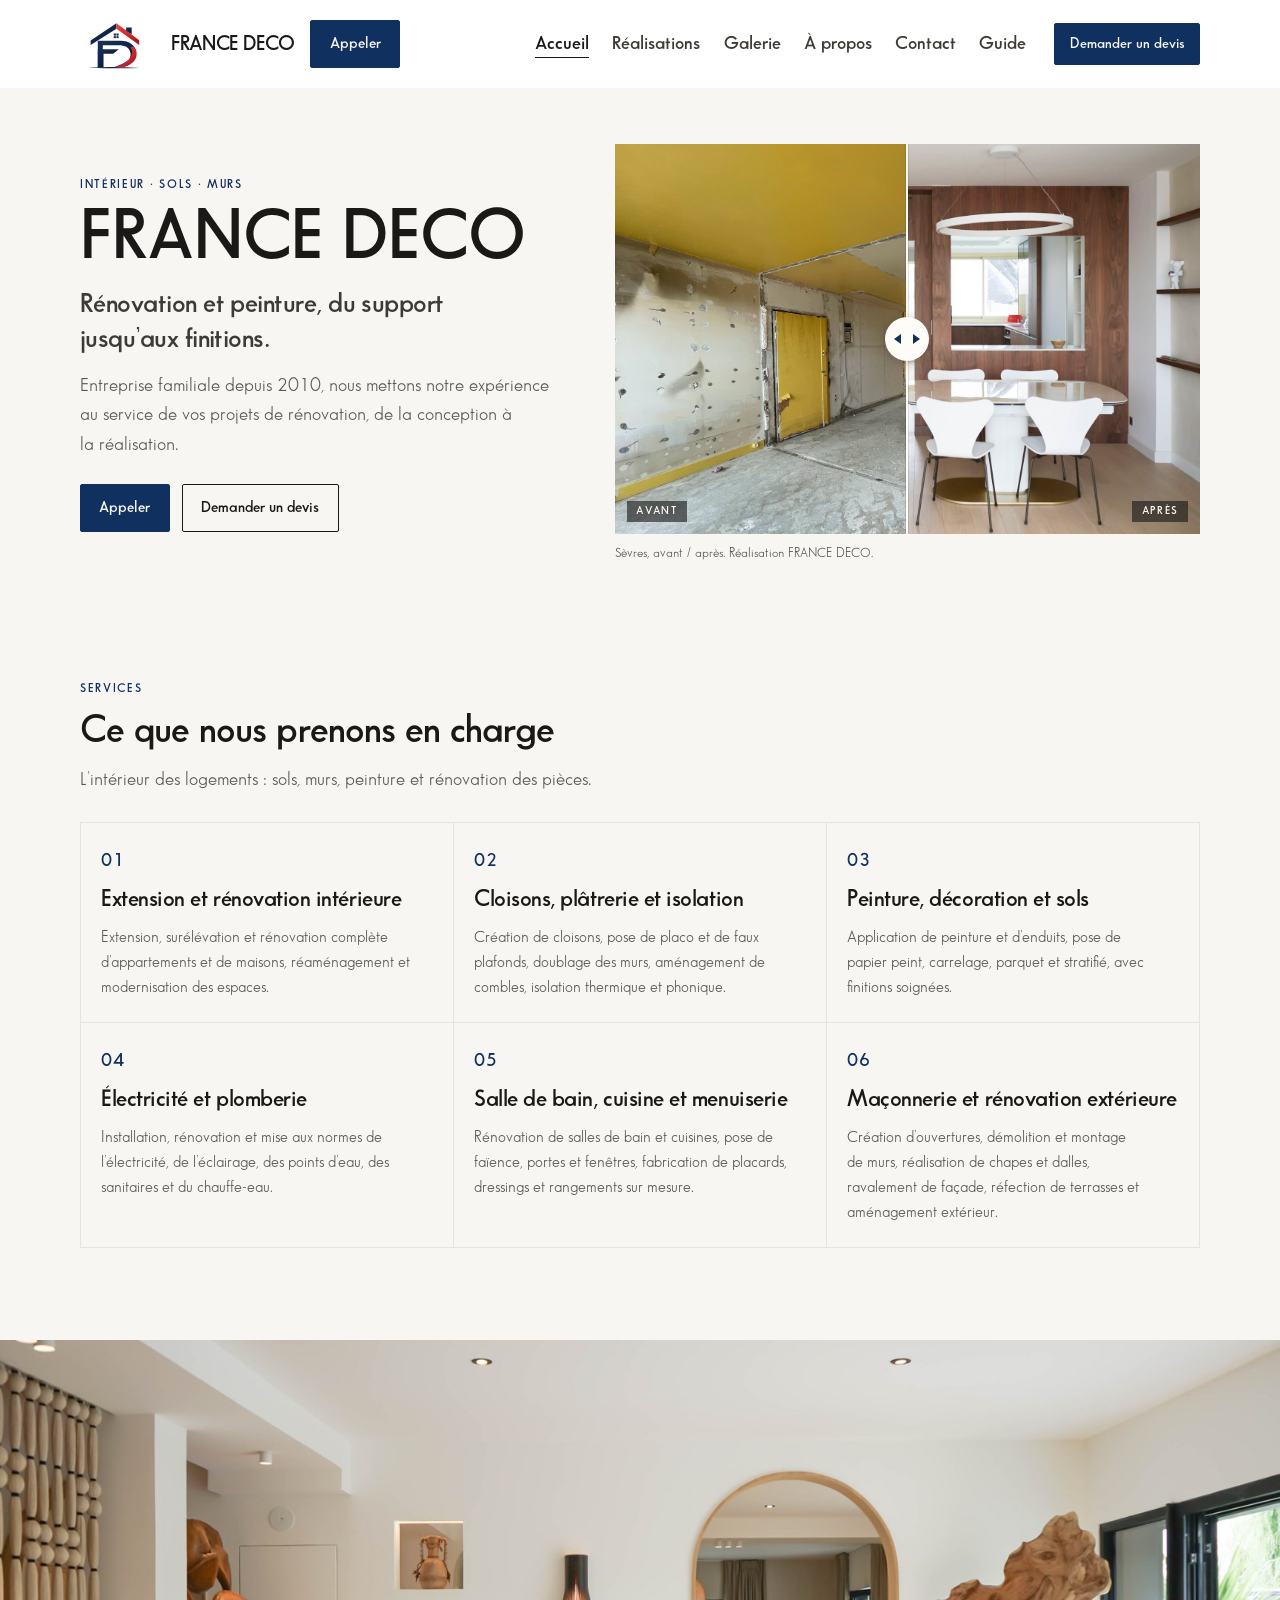
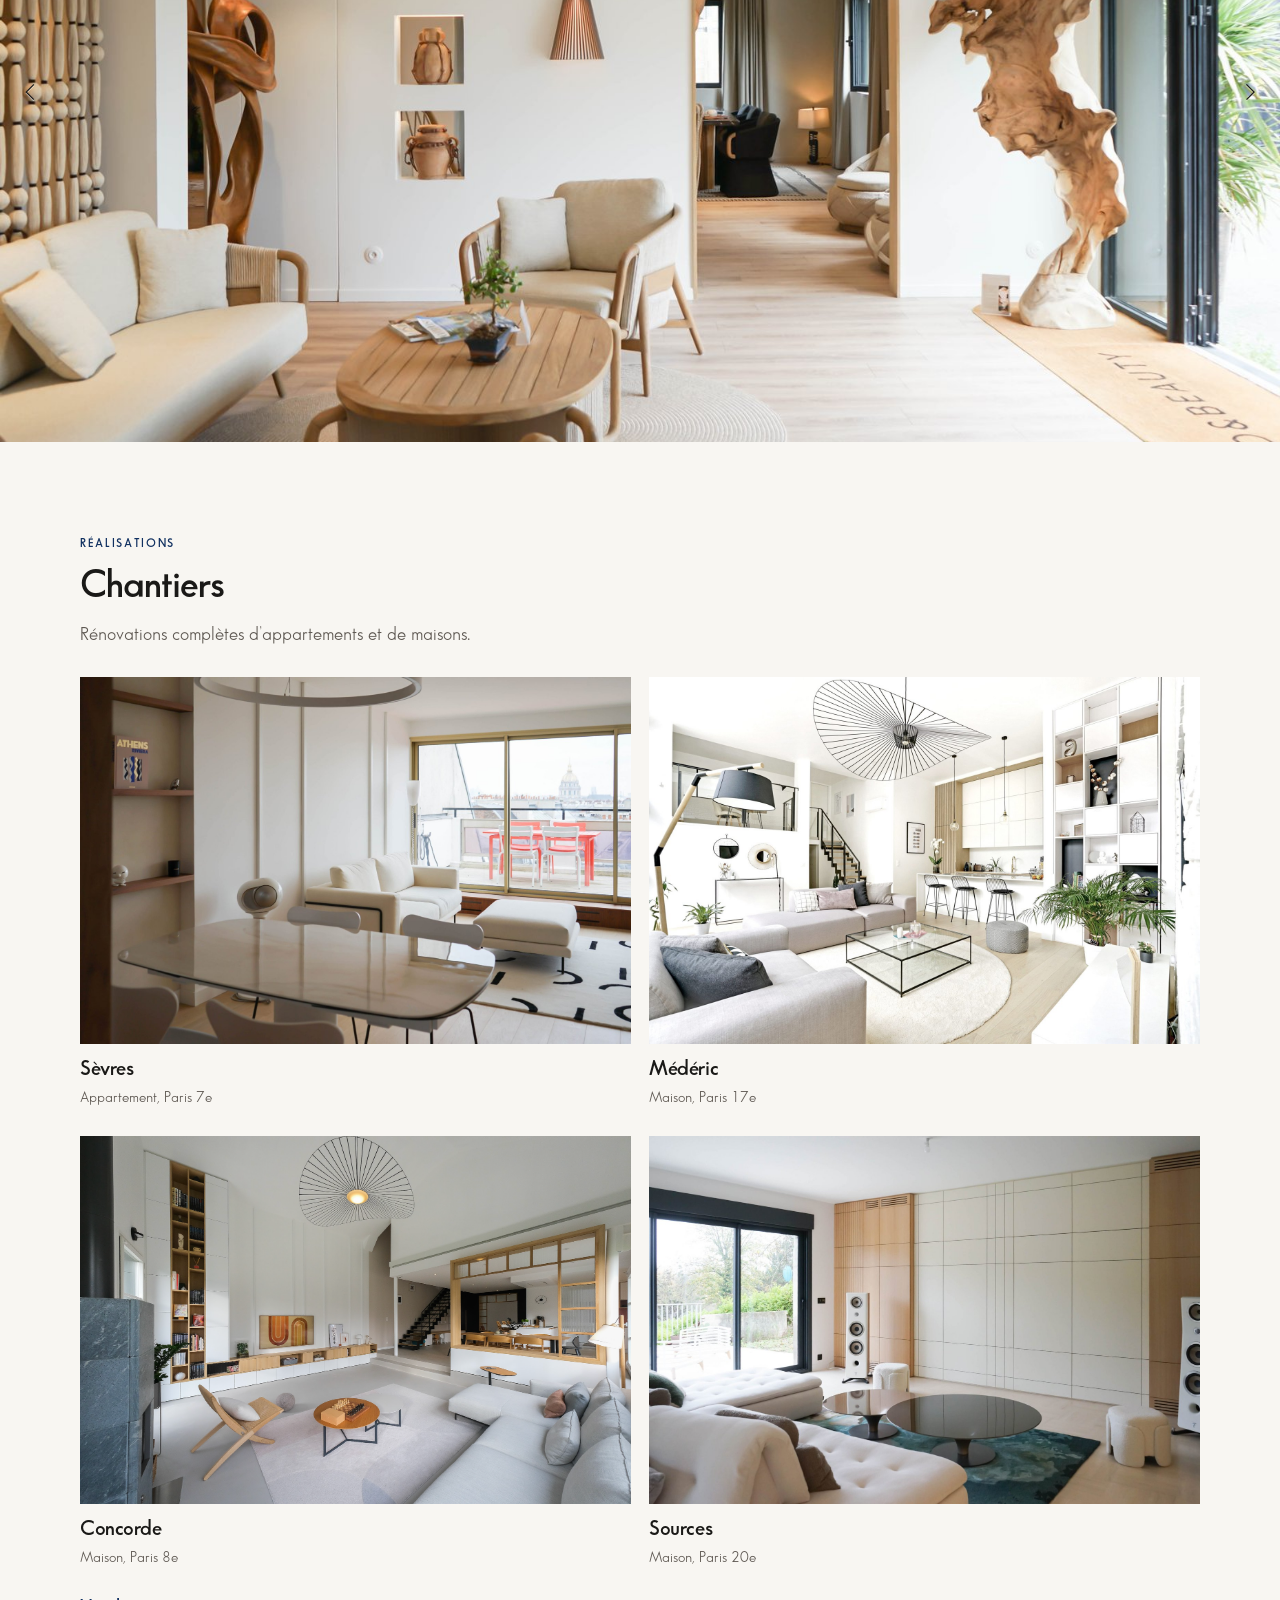
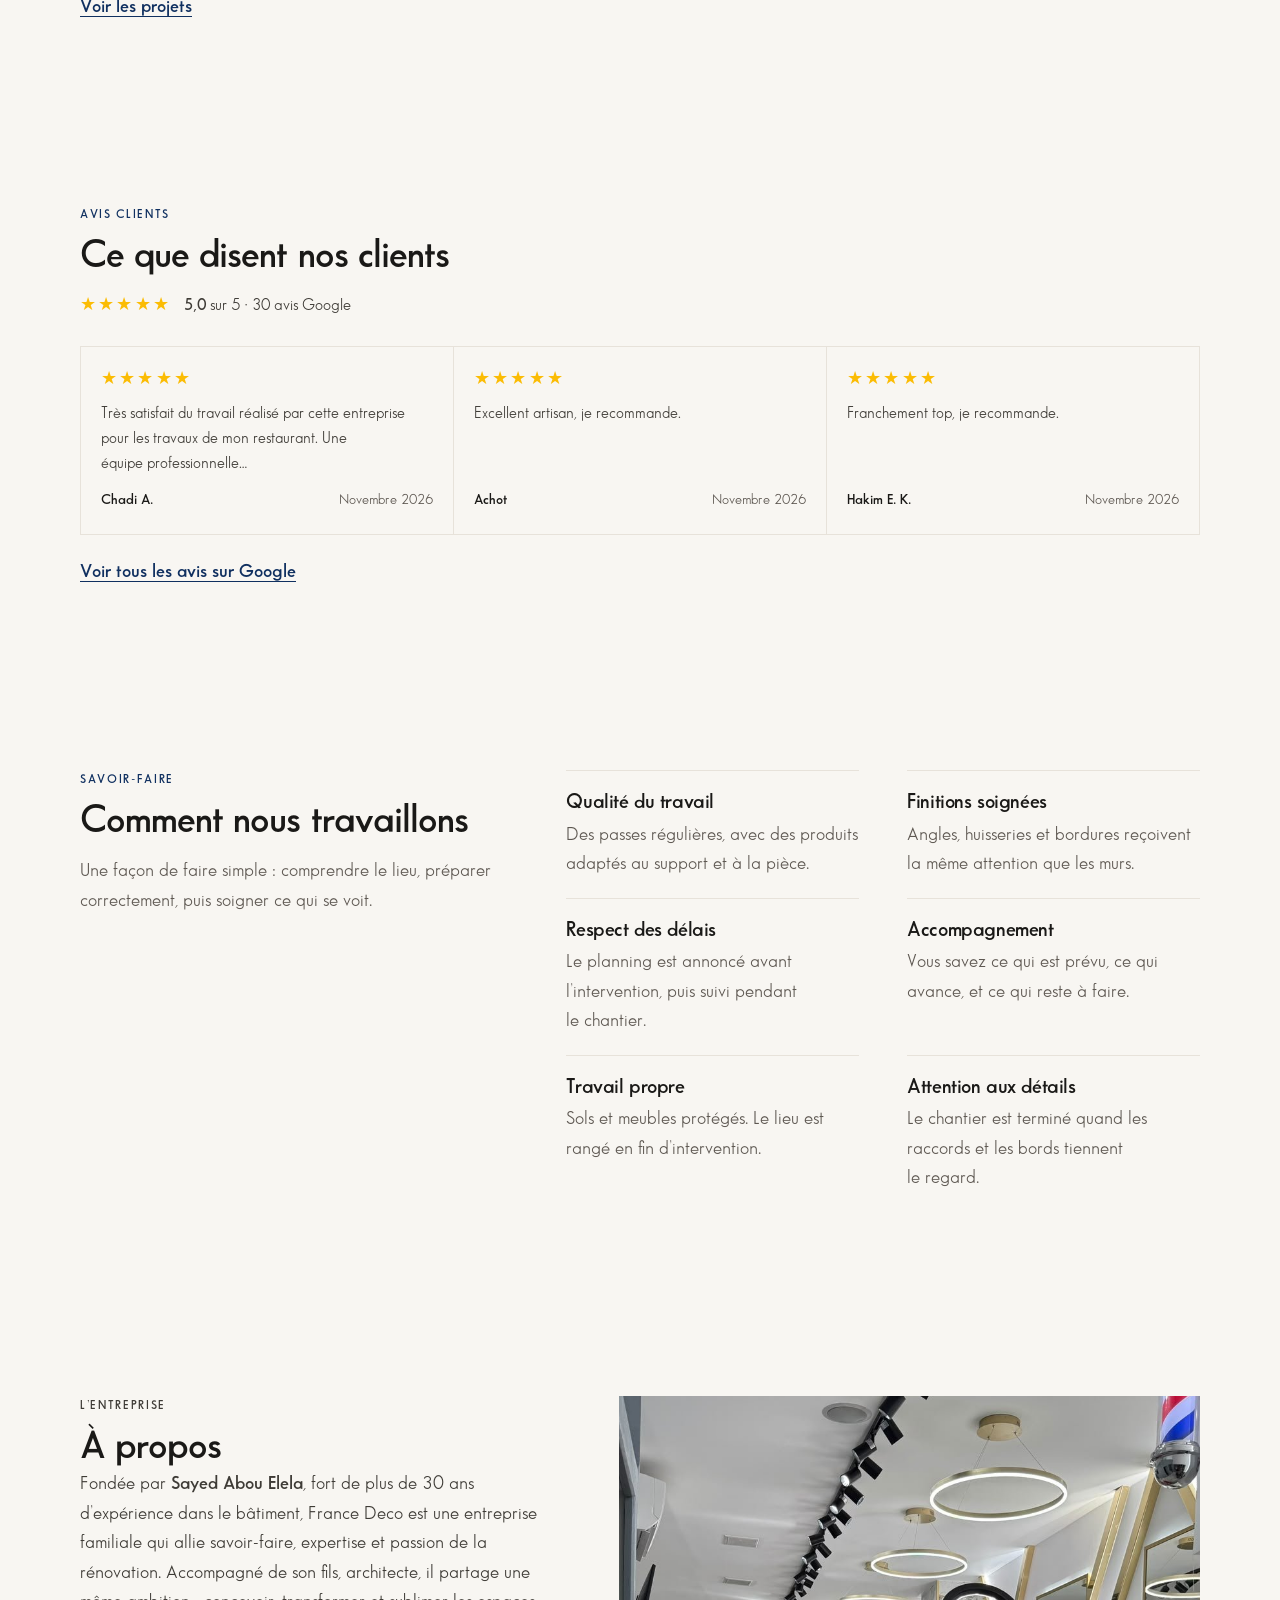
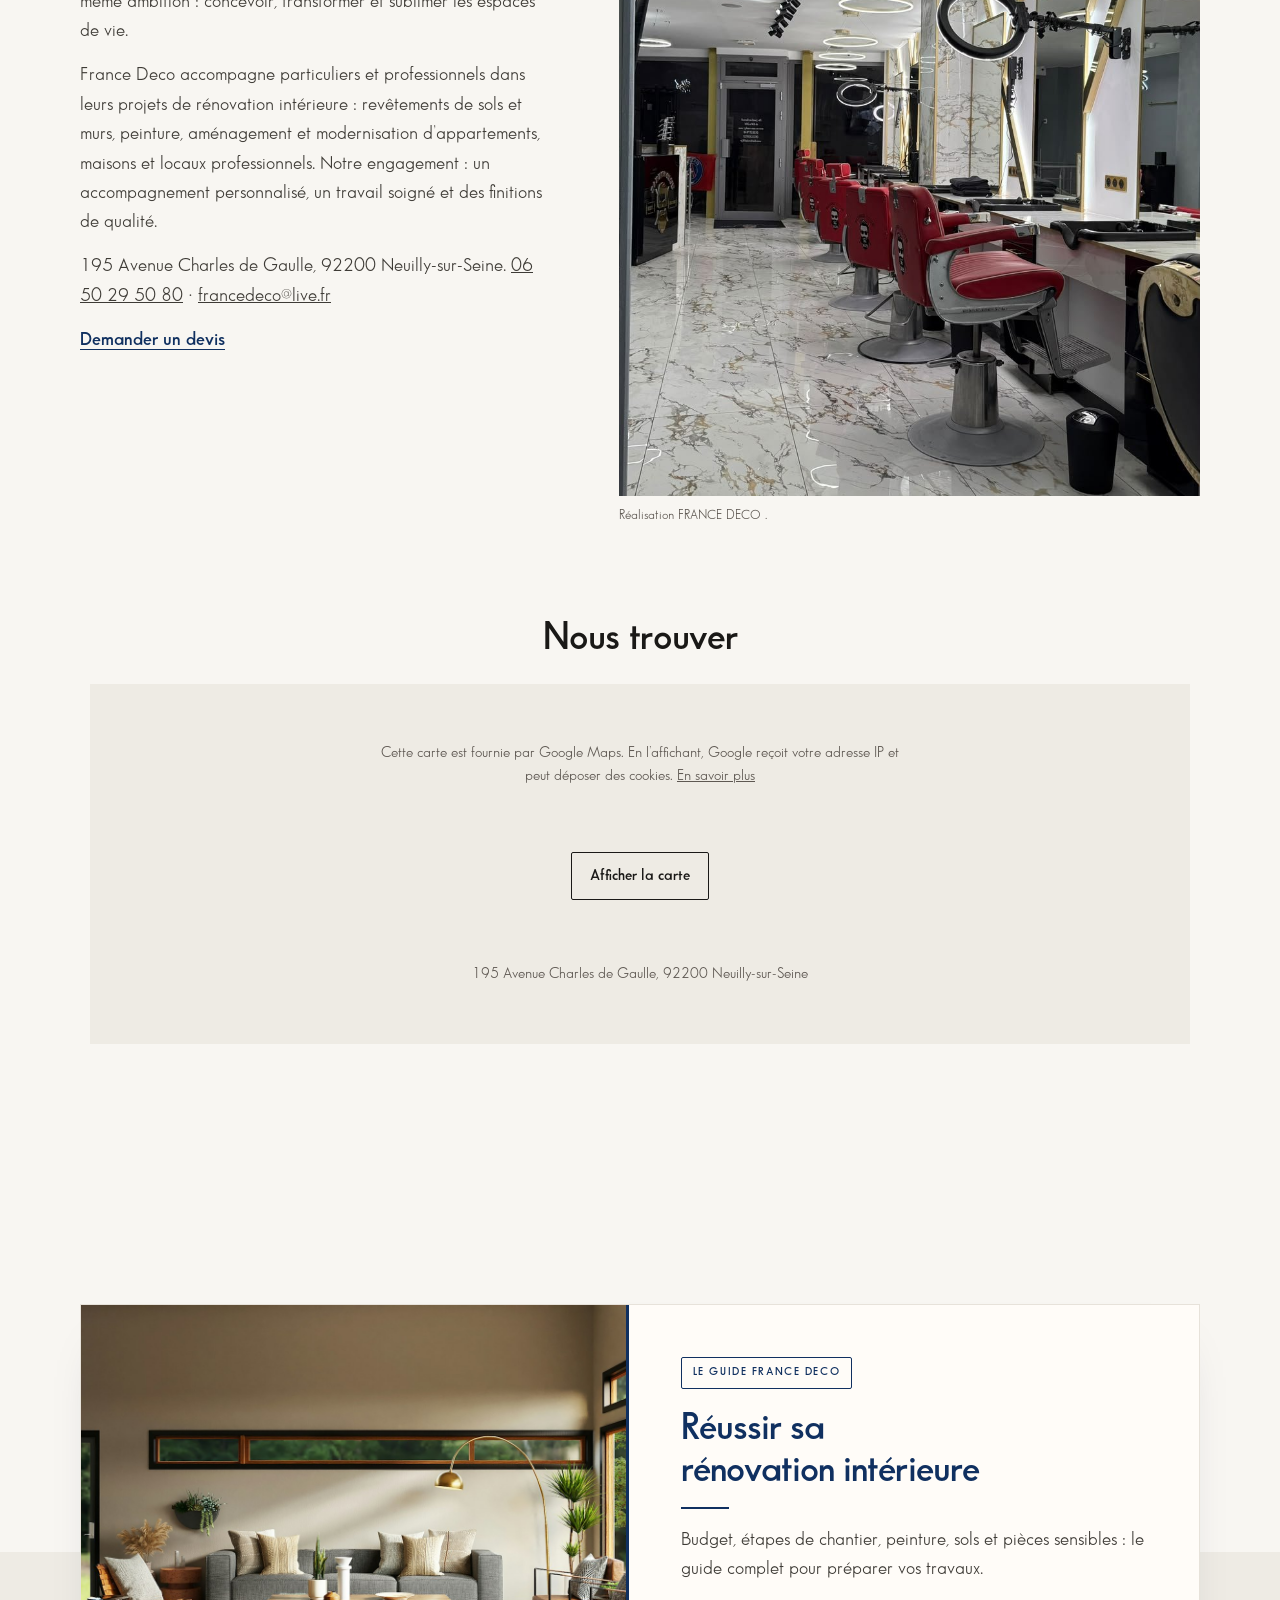
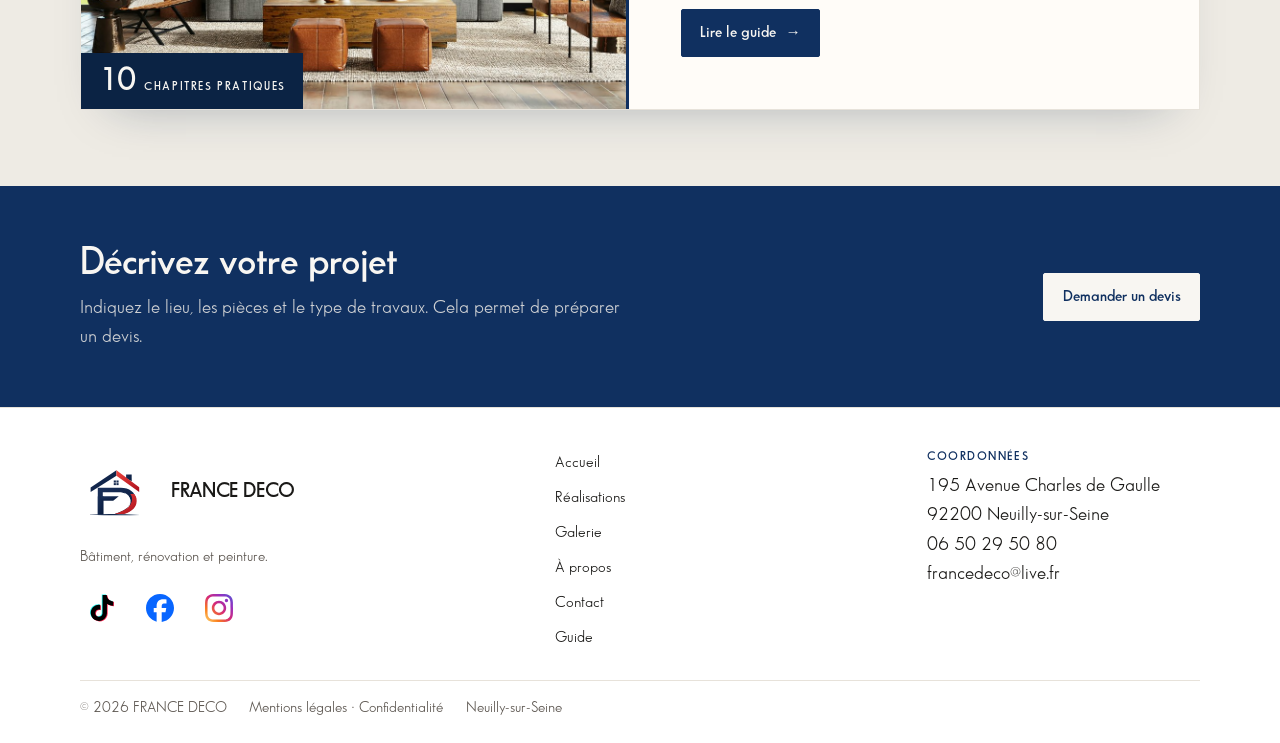
==== commit ef29c142: "Update index.html" ====
--- a/index.html
+++ b/index.html
@@ -1,6 +1,12 @@
 <!DOCTYPE html>
 <html lang="fr">
   <head>
+    <script async src="https://www.googletagmanager.com/gtm.js?id=GTM-WWM6QKR2"></script>
+    <script>
+      window.dataLayer = window.dataLayer || [];
+      function gtag(){dataLayer.push(arguments);}
+      gtag('js', new Date());
+    </script>
     <meta charset="utf-8">
     <meta name="viewport" content="width=device-width, initial-scale=1">
     <meta name="color-scheme" content="light">
--- a/css/style.css
+++ b/css/style.css
@@ -1494,4 +1494,90 @@
   max-width: 34rem;
   font-size: 0.92rem;
   color: var(--muted);
-}+}
+
+
+/* Avis Google */
+.reviews-sum {
+  display: flex;
+  flex-wrap: wrap;
+  align-items: center;
+  gap: 0.4rem 0.8rem;
+  margin-top: 0.9rem;
+  color: var(--ink-soft);
+  font-size: 1rem;
+}
+
+.stars {
+  color: #fbbc04;
+  letter-spacing: 0.12em;
+  font-size: 1.15rem;
+  line-height: 1;
+}
+
+.review-grid {
+  display: grid;
+  grid-template-columns: 1fr;
+  border-top: 1px solid var(--line);
+  border-left: 1px solid var(--line);
+}
+
+.review-card {
+  display: flex;
+  flex-direction: column;
+  gap: 0.8rem;
+  padding: 1.4rem 1.25rem;
+  border-right: 1px solid var(--line);
+  border-bottom: 1px solid var(--line);
+}
+
+.review-card p {
+  color: var(--ink-soft);
+  font-size: 0.98rem;
+}
+
+.review-meta {
+  margin-top: auto;
+  display: flex;
+  justify-content: space-between;
+  gap: 0.75rem;
+  font-size: 0.88rem;
+  color: var(--muted);
+}
+
+.review-meta strong {
+  font-weight: 600;
+  color: var(--ink);
+}
+
+@media (min-width: 900px) {
+  .review-grid {
+    grid-template-columns: repeat(3, 1fr);
+  }
+}
+
+/* Réseaux sociaux (footer) */
+.social {
+  display: flex;
+  gap: 0.9rem;
+  margin-top: 1rem;
+}
+
+.social a {
+  display: inline-flex;
+  align-items: center;
+  justify-content: center;
+  width: 44px;
+  height: 44px;
+  transition: transform 0.2s var(--ease);
+}
+
+.social a:hover {
+  transform: translateY(-2px);
+  text-decoration: none;
+}
+
+.social svg {
+  width: 28px;
+  height: 28px;
+}
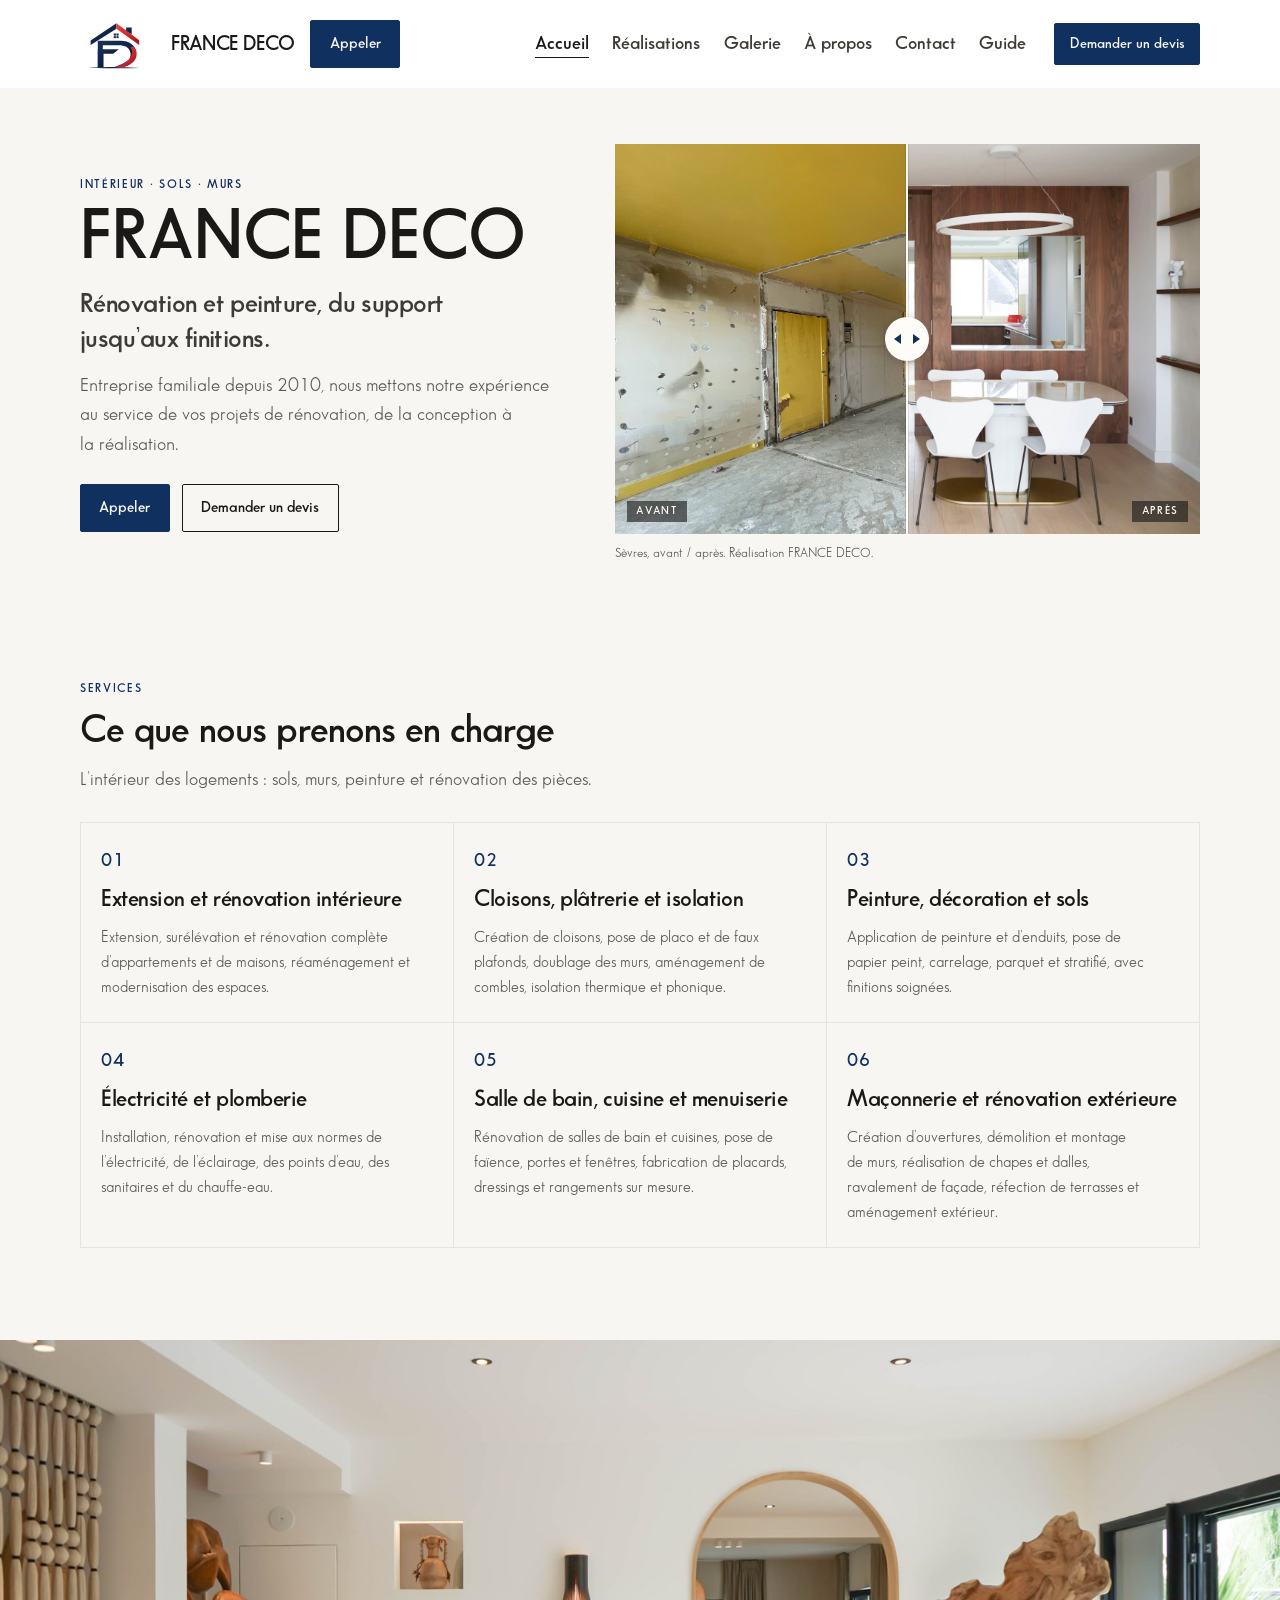
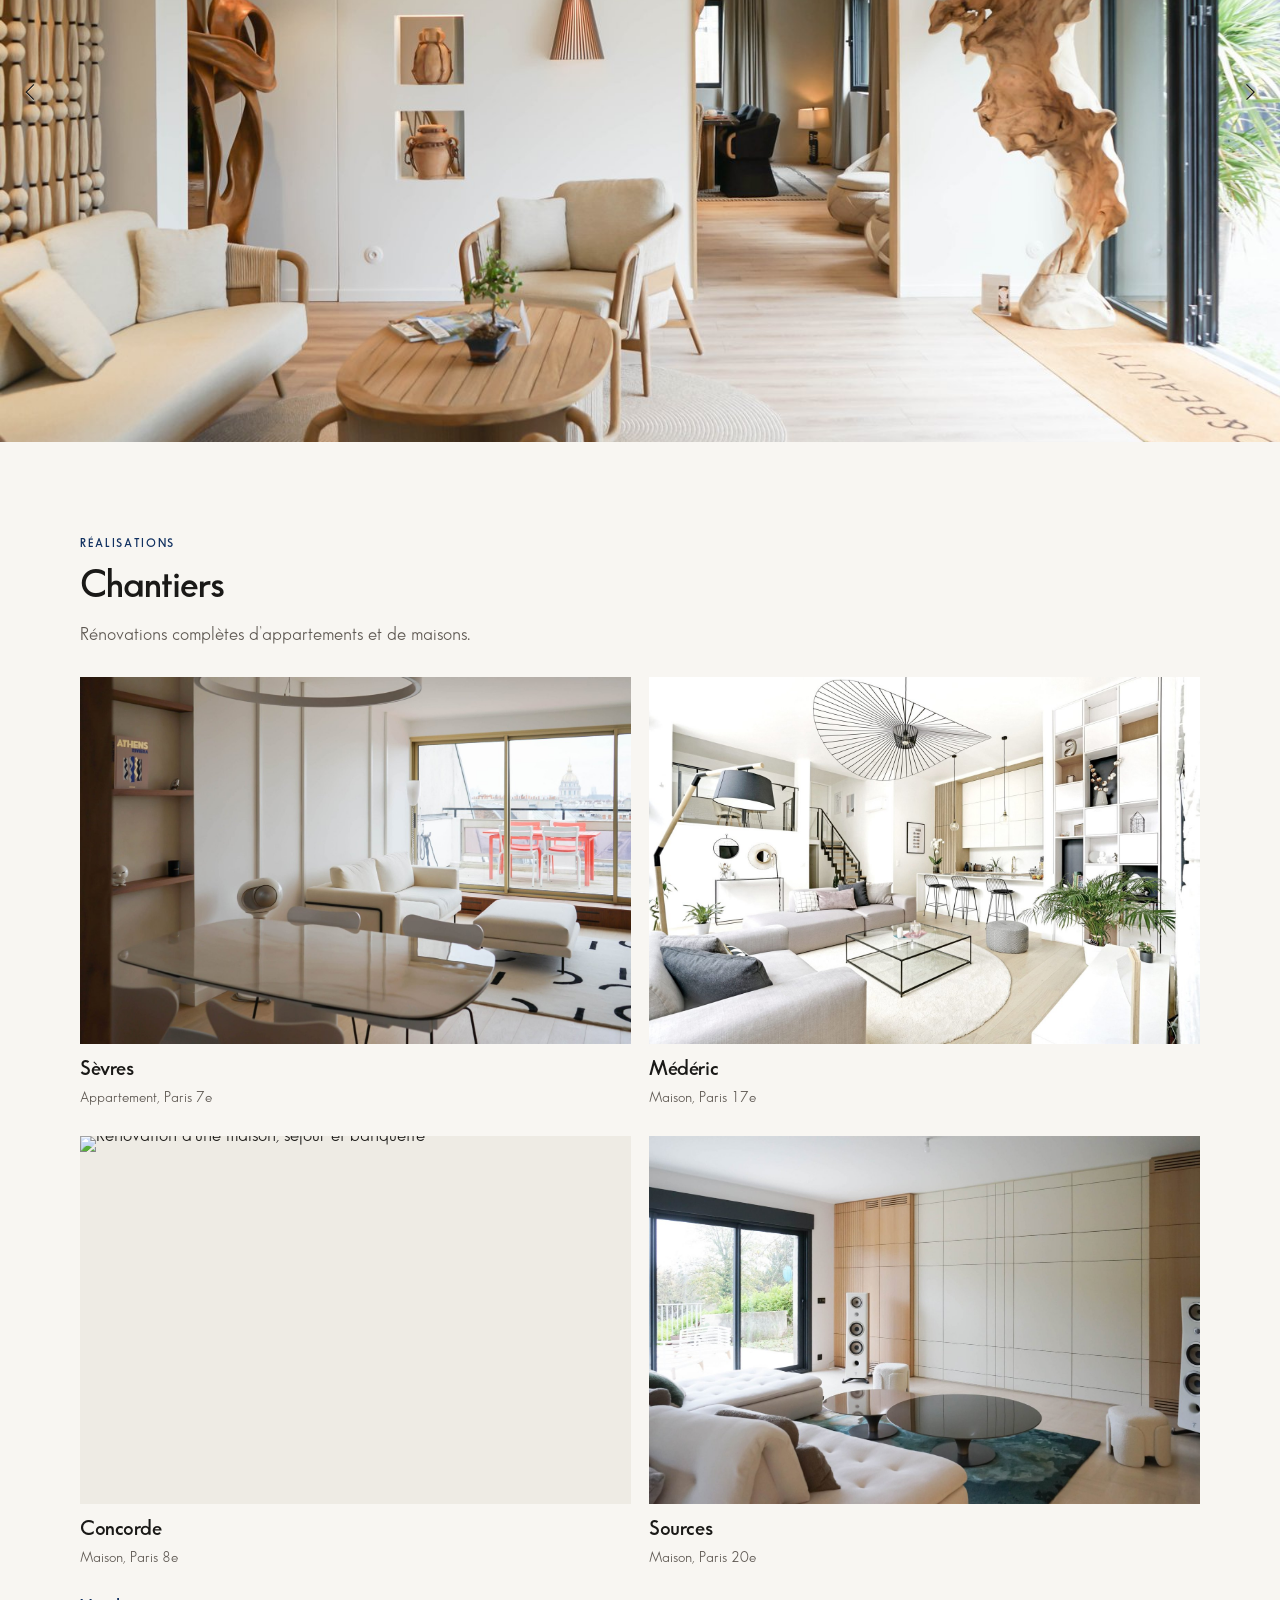
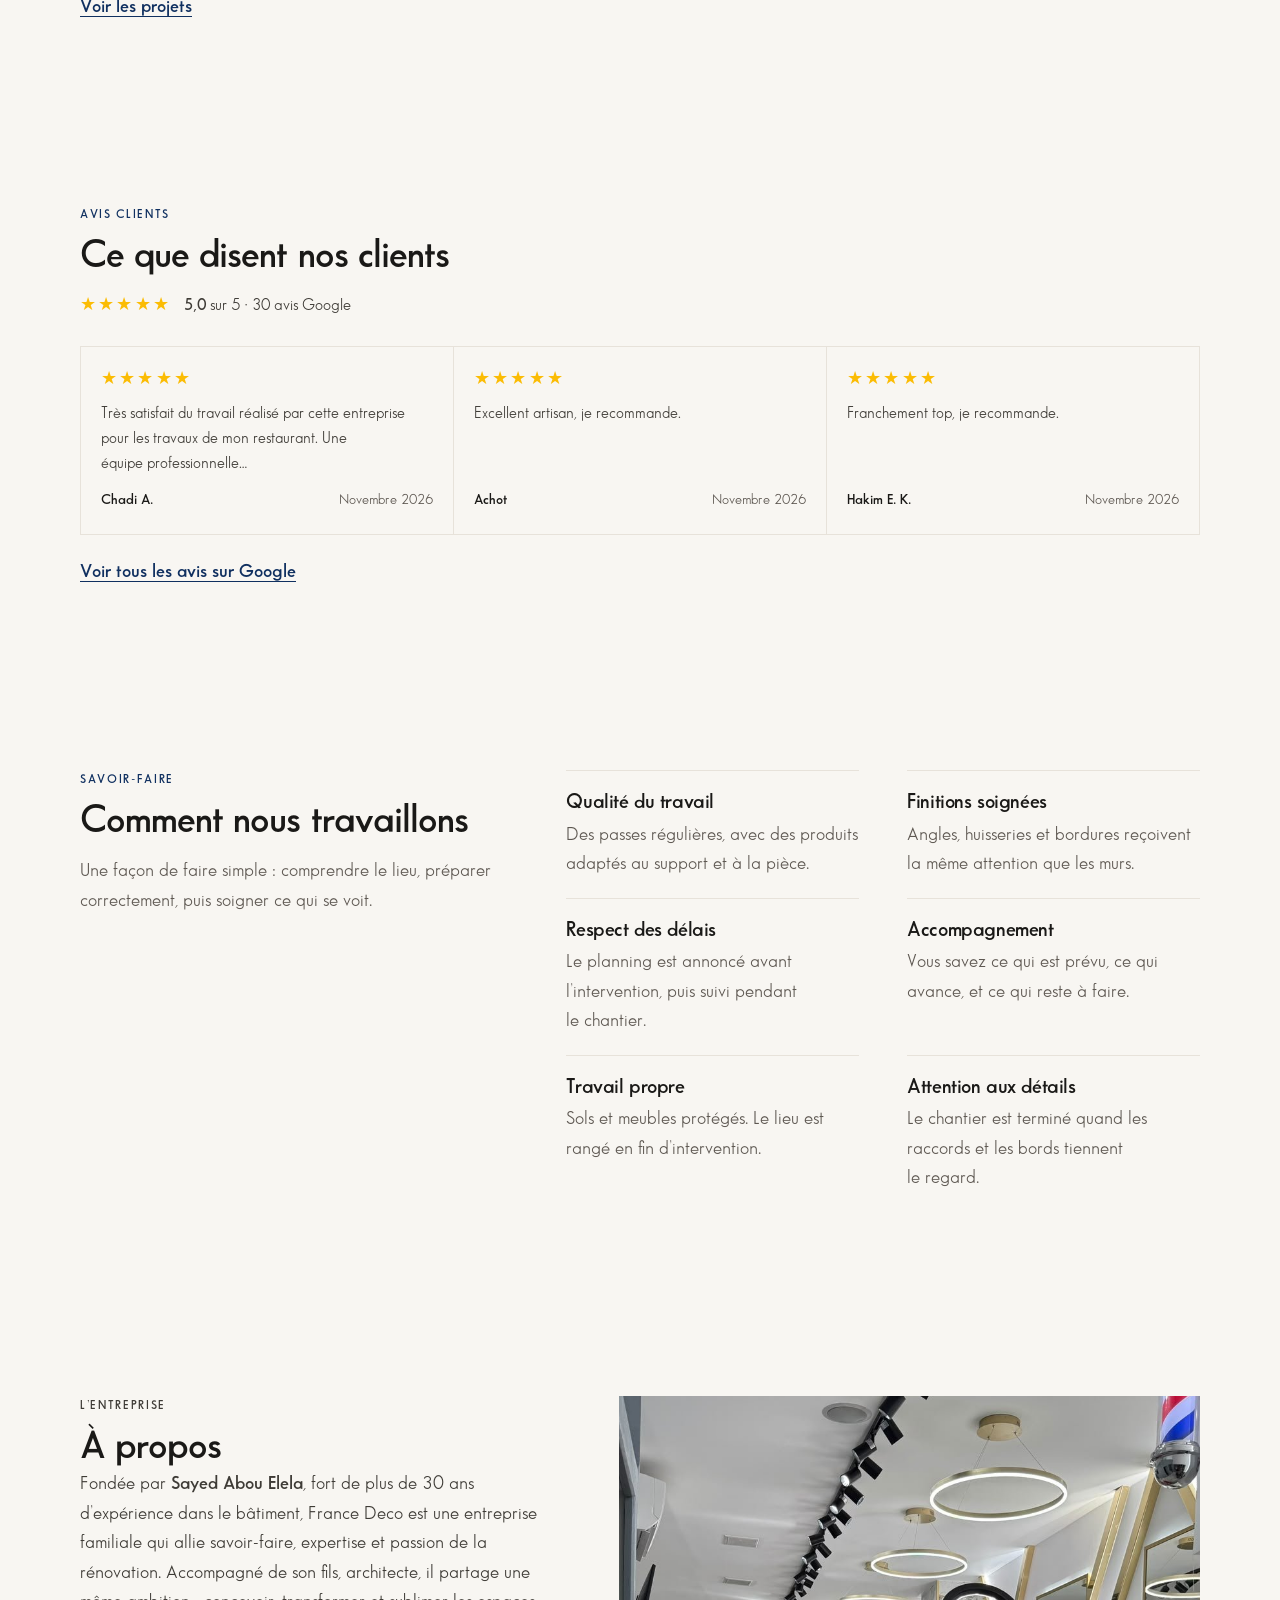
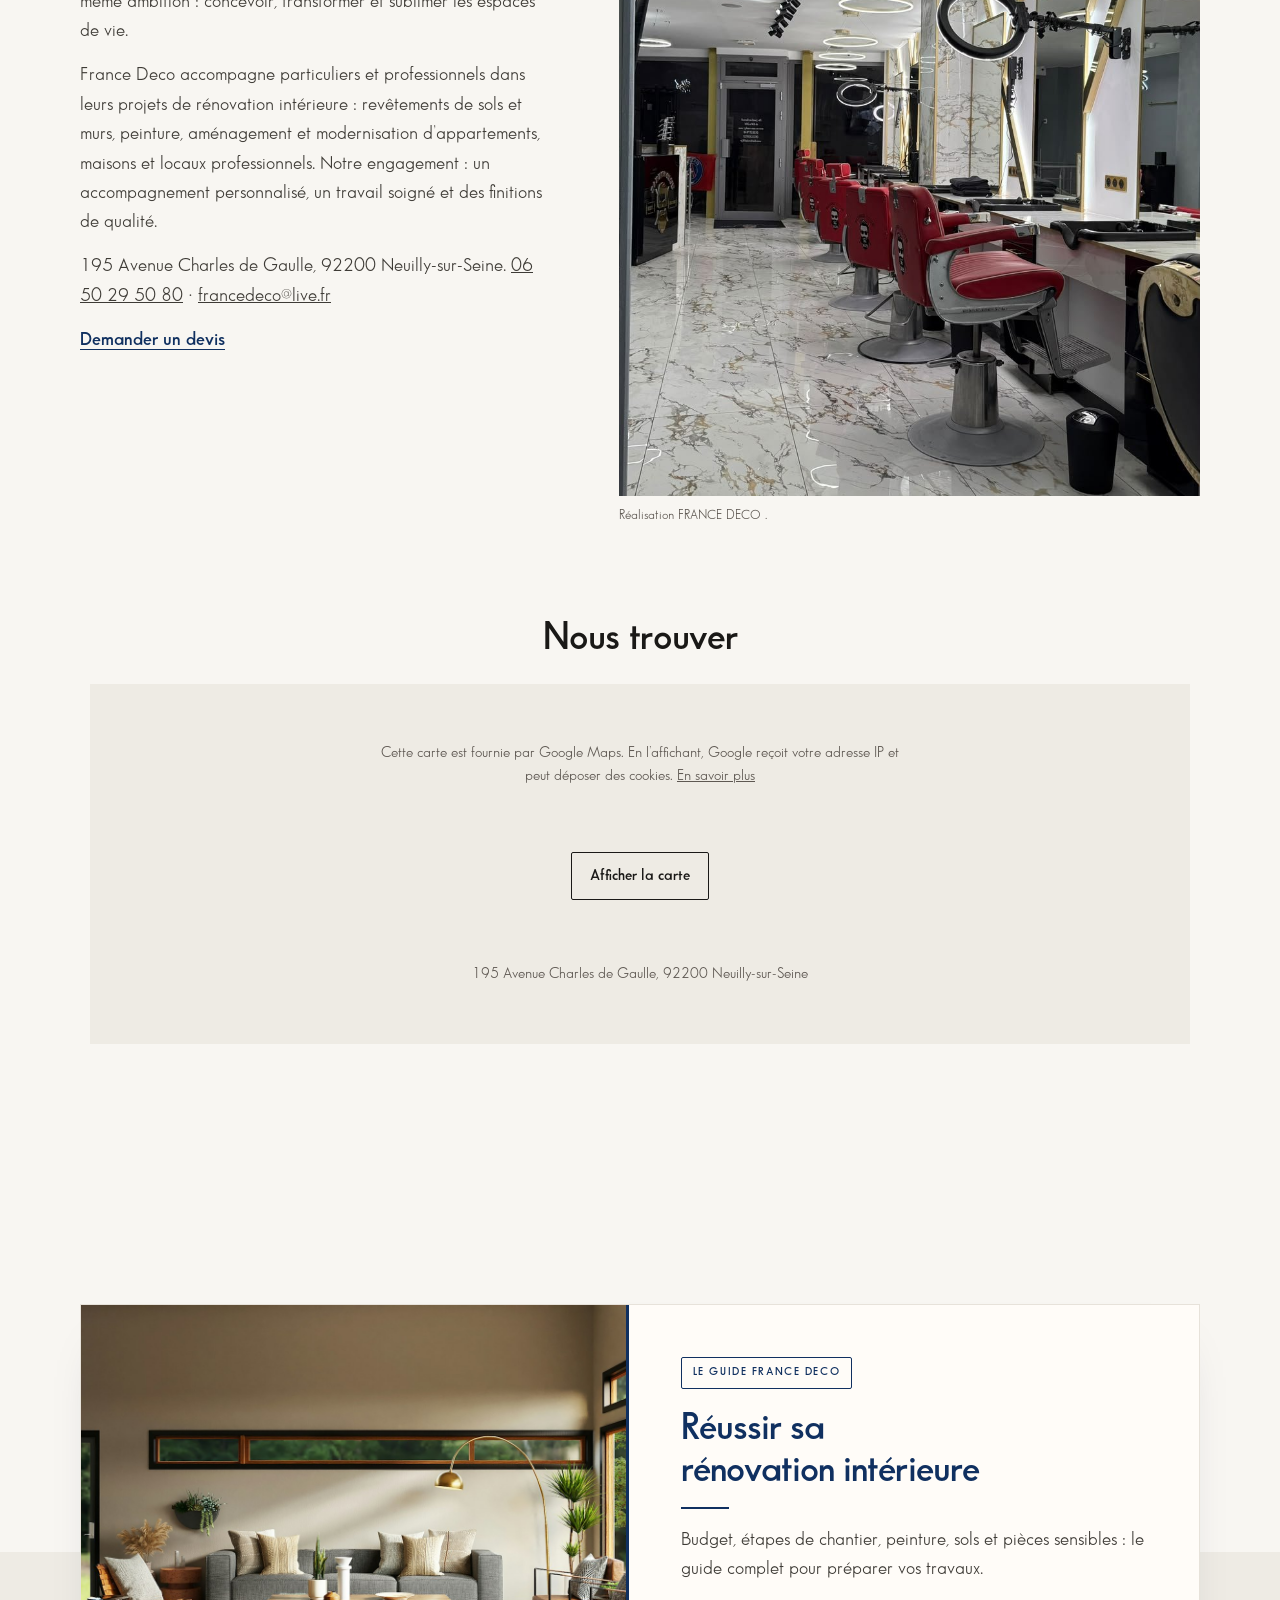
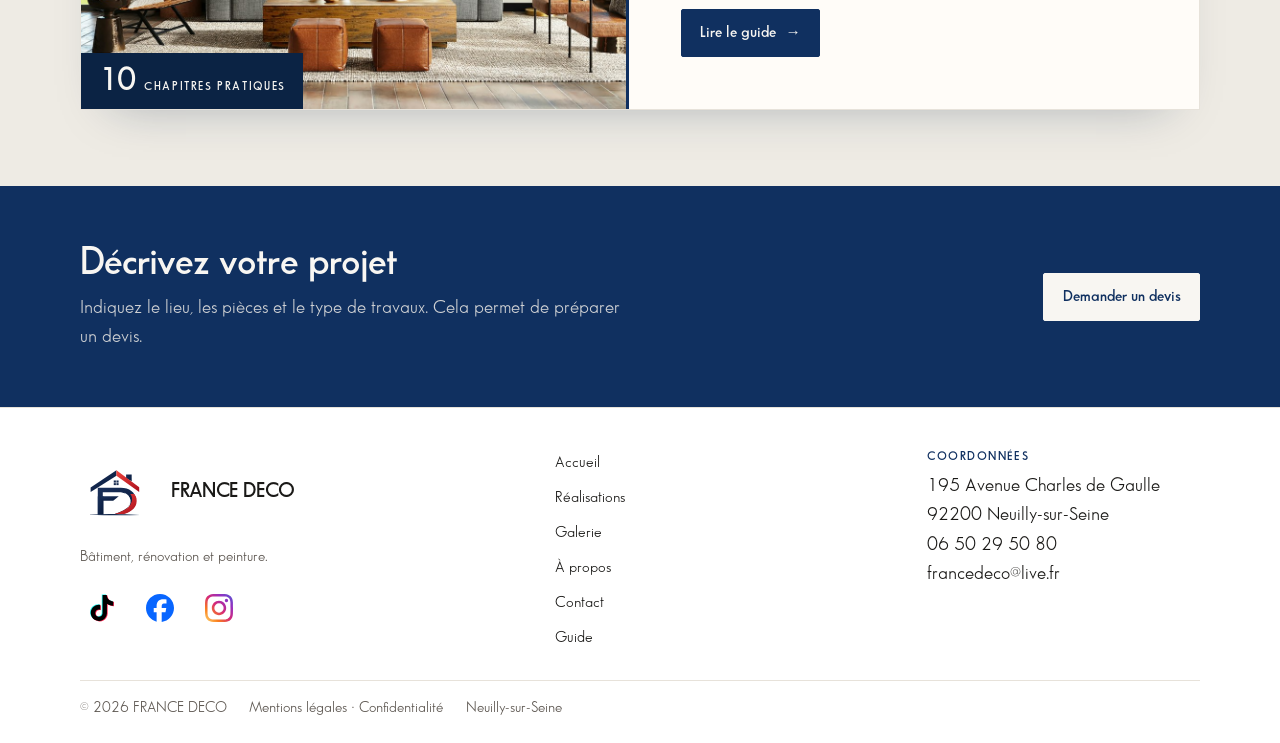
==== commit c9122ad6: "amelioration performance images" ====
--- a/index.html
+++ b/index.html
@@ -387,7 +387,7 @@
             <li>
               <a href="projet-concorde">
                 <span class="frame">
-                  <img src="images/concorde/ensemble.png" width="1600" height="1067" alt="Rénovation d’une maison, séjour et banquette" loading="lazy">
+                  <img src="images/concorde/ensemble.webp" width="1600" height="1067" alt="Rénovation d’une maison, séjour et banquette" loading="lazy">
                 </span>
                 <span class="preview-caption">
                   <span class="preview-title">Concorde</span>
@@ -547,7 +547,7 @@
           <p>Bâtiment, rénovation et peinture.</p>
           <ul class="social">
             <li>
-              <a href="LIEN_TIKTOK" target="_blank" rel="noopener" aria-label="TikTok">
+              <a href="https://www.tiktok.com/@francedeco.fr" target="_blank" rel="noopener" aria-label="TikTok">
                 <svg viewBox="-1 -1 26 26" aria-hidden="true">
                   <path transform="translate(-.7 -.5)" fill="#25F4EE" d="M12.525.02c1.31-.02 2.61-.01 3.91-.02.08 1.53.63 3.09 1.75 4.17 1.12 1.11 2.7 1.62 4.24 1.79v4.03c-1.44-.05-2.89-.35-4.2-.97-.57-.26-1.1-.59-1.62-.93-.01 2.92.01 5.84-.02 8.75-.08 1.4-.54 2.79-1.35 3.94-1.31 1.92-3.58 3.17-5.91 3.21-1.43.08-2.86-.31-4.08-1.03-2.02-1.19-3.44-3.37-3.65-5.71-.02-.5-.03-1-.01-1.49.18-1.9 1.12-3.72 2.58-4.96 1.66-1.44 3.98-2.13 6.15-1.72.02 1.48-.04 2.96-.04 4.44-.99-.32-2.15-.23-3.02.37-.63.41-1.11 1.04-1.36 1.75-.21.51-.15 1.07-.14 1.61.24 1.64 1.82 3.02 3.5 2.87 1.12-.01 2.19-.66 2.77-1.61.19-.33.4-.67.41-1.06.1-1.79.06-3.57.07-5.36.01-4.03-.01-8.05.02-12.07z"/>
                   <path transform="translate(.7 .5)" fill="#FE2C55" d="M12.525.02c1.31-.02 2.61-.01 3.91-.02.08 1.53.63 3.09 1.75 4.17 1.12 1.11 2.7 1.62 4.24 1.79v4.03c-1.44-.05-2.89-.35-4.2-.97-.57-.26-1.1-.59-1.62-.93-.01 2.92.01 5.84-.02 8.75-.08 1.4-.54 2.79-1.35 3.94-1.31 1.92-3.58 3.17-5.91 3.21-1.43.08-2.86-.31-4.08-1.03-2.02-1.19-3.44-3.37-3.65-5.71-.02-.5-.03-1-.01-1.49.18-1.9 1.12-3.72 2.58-4.96 1.66-1.44 3.98-2.13 6.15-1.72.02 1.48-.04 2.96-.04 4.44-.99-.32-2.15-.23-3.02.37-.63.41-1.11 1.04-1.36 1.75-.21.51-.15 1.07-.14 1.61.24 1.64 1.82 3.02 3.5 2.87 1.12-.01 2.19-.66 2.77-1.61.19-.33.4-.67.41-1.06.1-1.79.06-3.57.07-5.36.01-4.03-.01-8.05.02-12.07z"/>
@@ -556,14 +556,14 @@
               </a>
             </li>
             <li>
-              <a href="LIEN_FACEBOOK" target="_blank" rel="noopener" aria-label="Facebook">
+              <a href="https://www.facebook.com/profile.php?id=61597016122951" target="_blank" rel="noopener" aria-label="Facebook">
                 <svg viewBox="0 0 24 24" aria-hidden="true">
                   <path fill="#0866FF" d="M9.101 23.691v-7.98H6.627v-3.667h2.474v-1.58c0-4.085 1.848-5.978 5.858-5.978.401 0 .955.042 1.468.103a8.68 8.68 0 0 1 1.141.195v3.325a8.623 8.623 0 0 0-.653-.036 26.805 26.805 0 0 0-.733-.009c-.707 0-1.259.096-1.675.309a1.686 1.686 0 0 0-.679.622c-.258.42-.374.995-.374 1.752v1.297h3.919l-.386 2.103-.287 1.564h-3.246v8.245C19.396 23.238 24 18.179 24 12.044c0-6.627-5.373-12-12-12s-12 5.373-12 12c0 5.628 3.874 10.35 9.101 11.647Z"/>
                 </svg>
               </a>
             </li>
             <li>
-              <a href="LIEN_INSTAGRAM" target="_blank" rel="noopener" aria-label="Instagram">
+              <a href="https://www.instagram.com/francedeco.fr" target="_blank" rel="noopener" aria-label="Instagram">
                 <svg viewBox="0 0 24 24" aria-hidden="true">
                   <defs>
                     <linearGradient id="ig-grad" x1="0" y1="1" x2="1" y2="0">
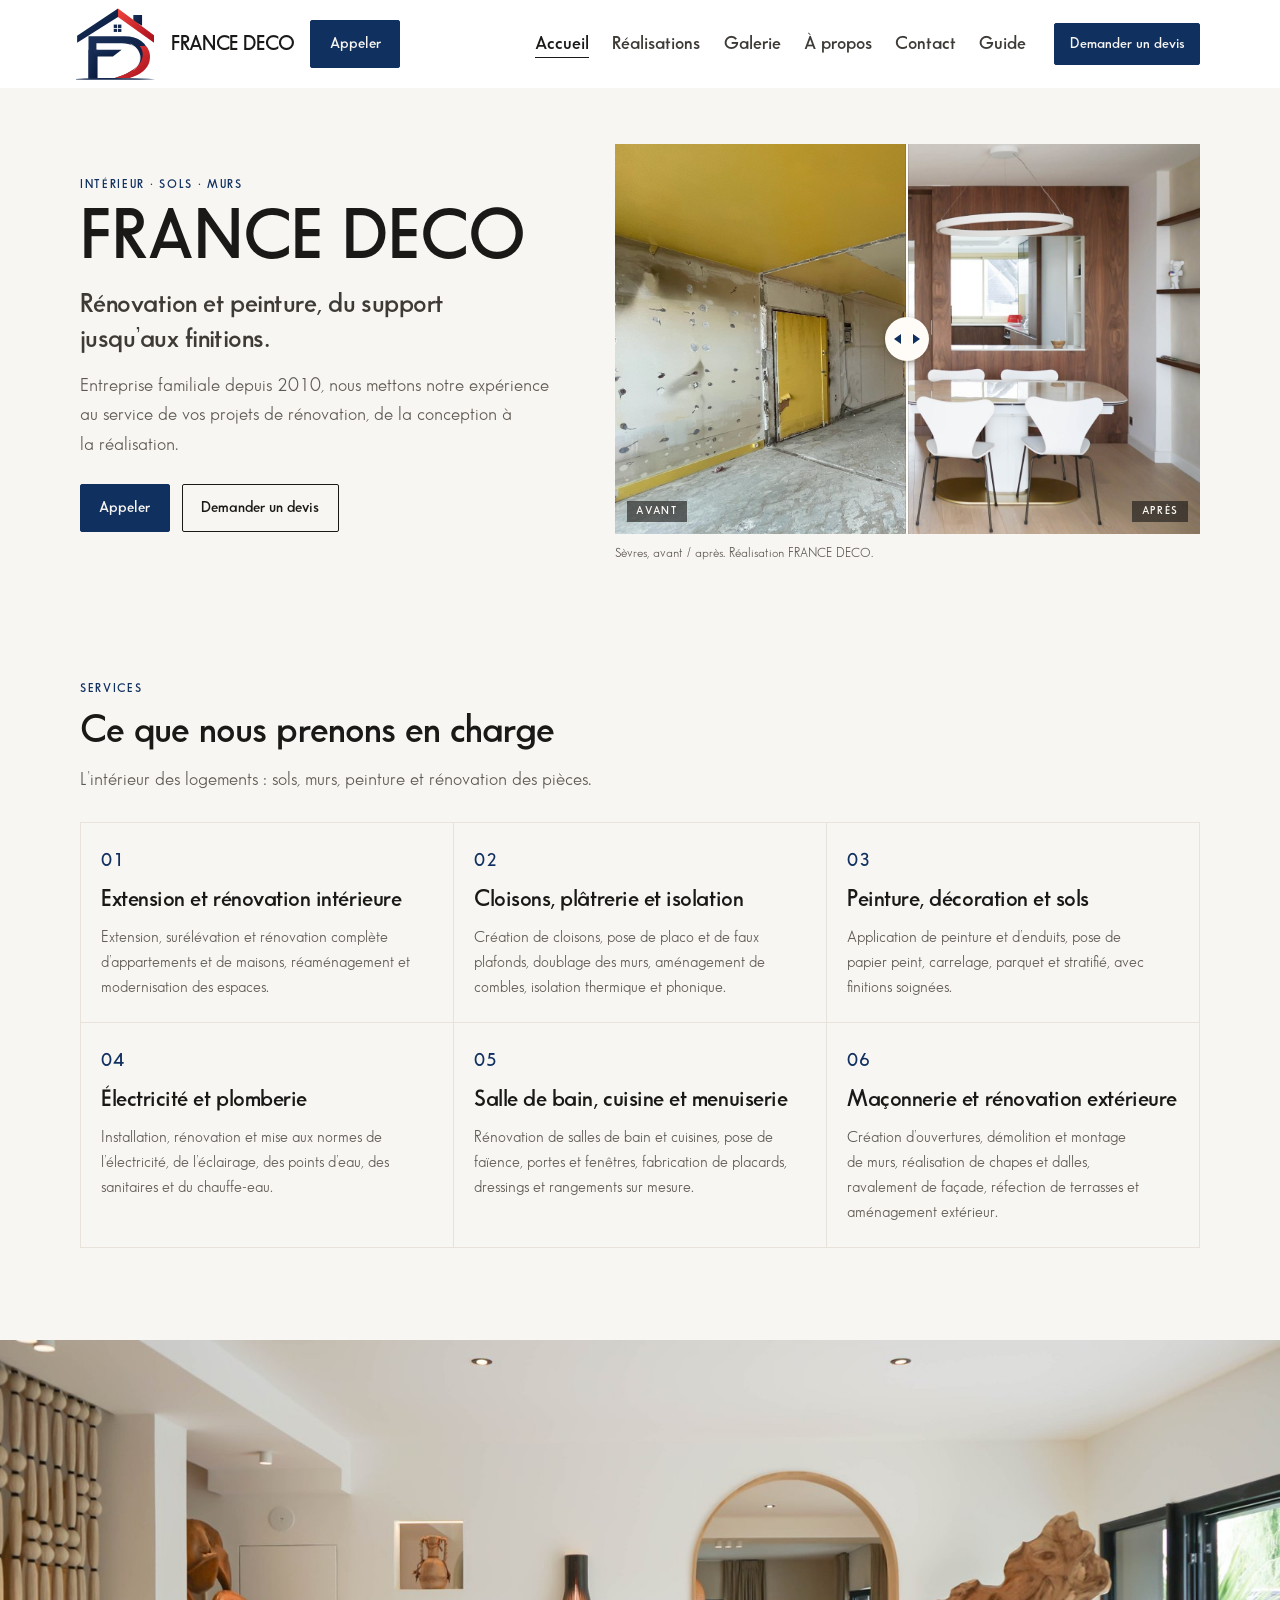
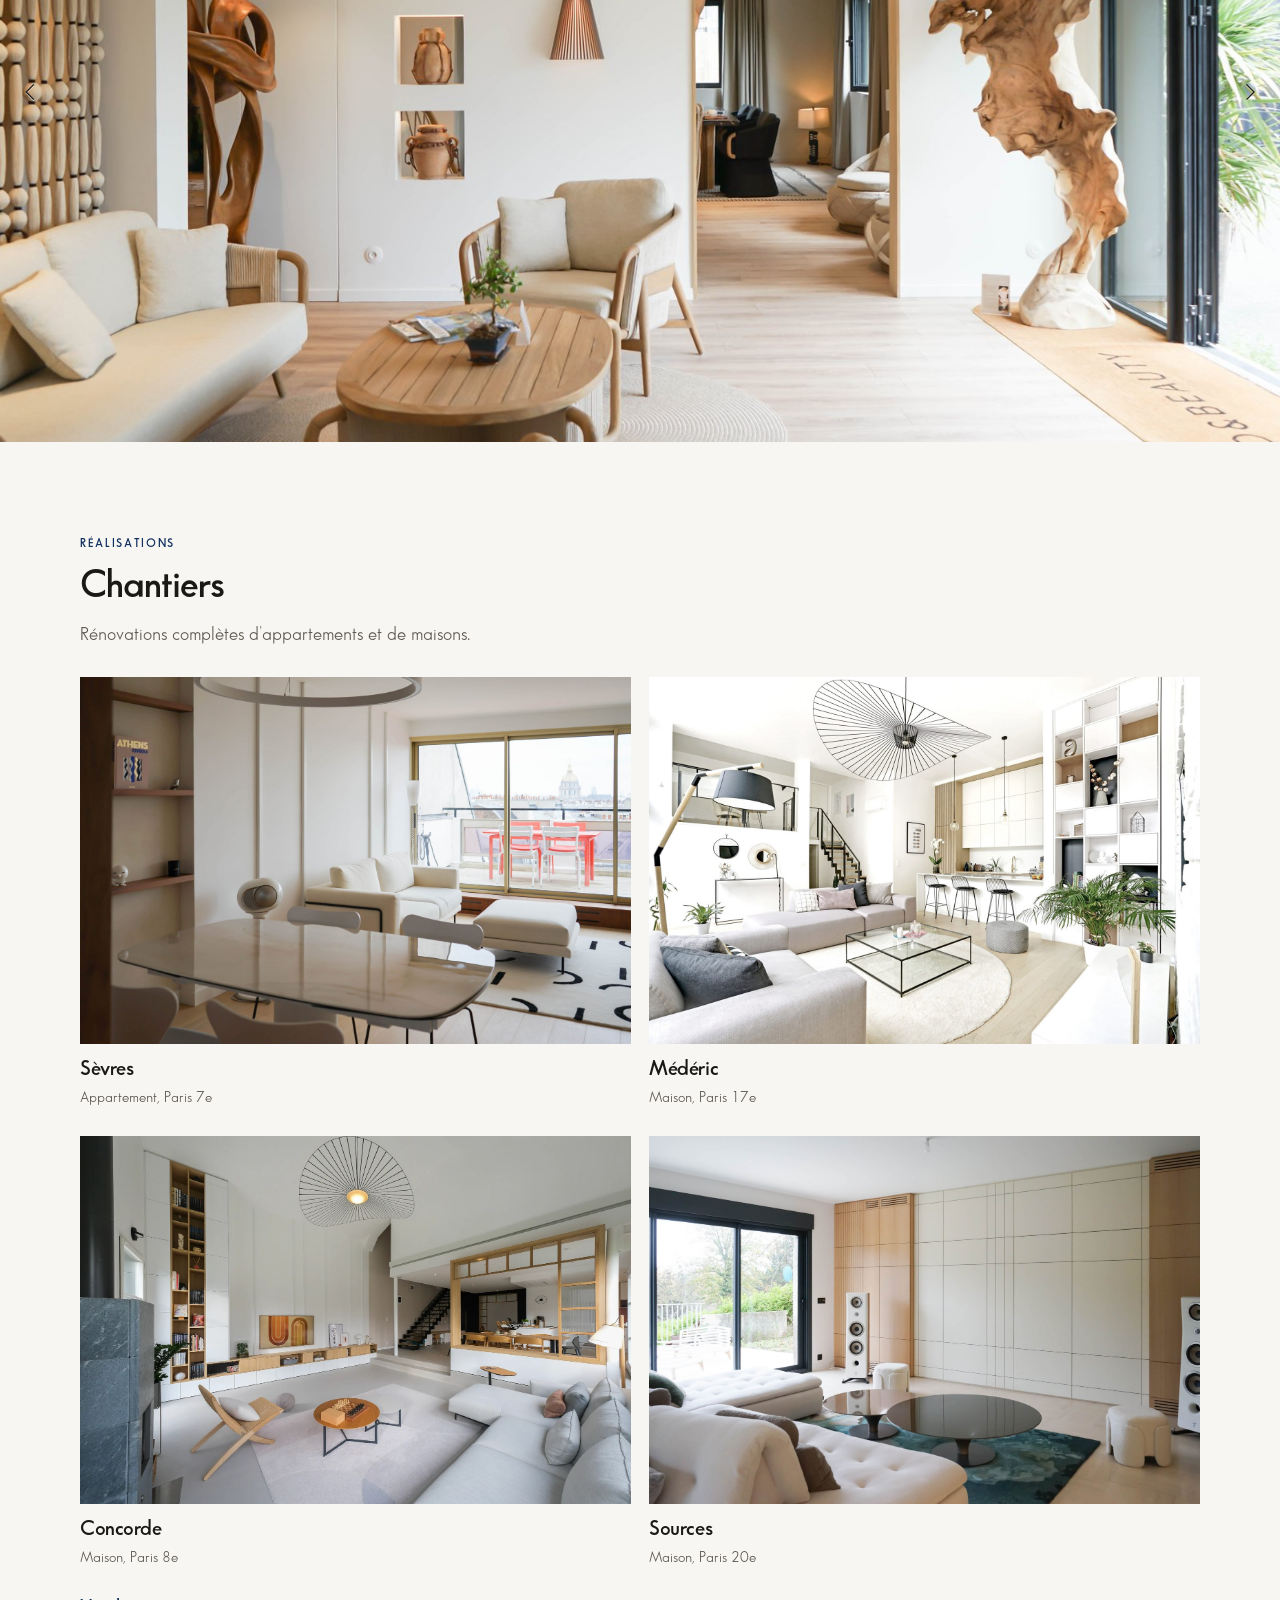
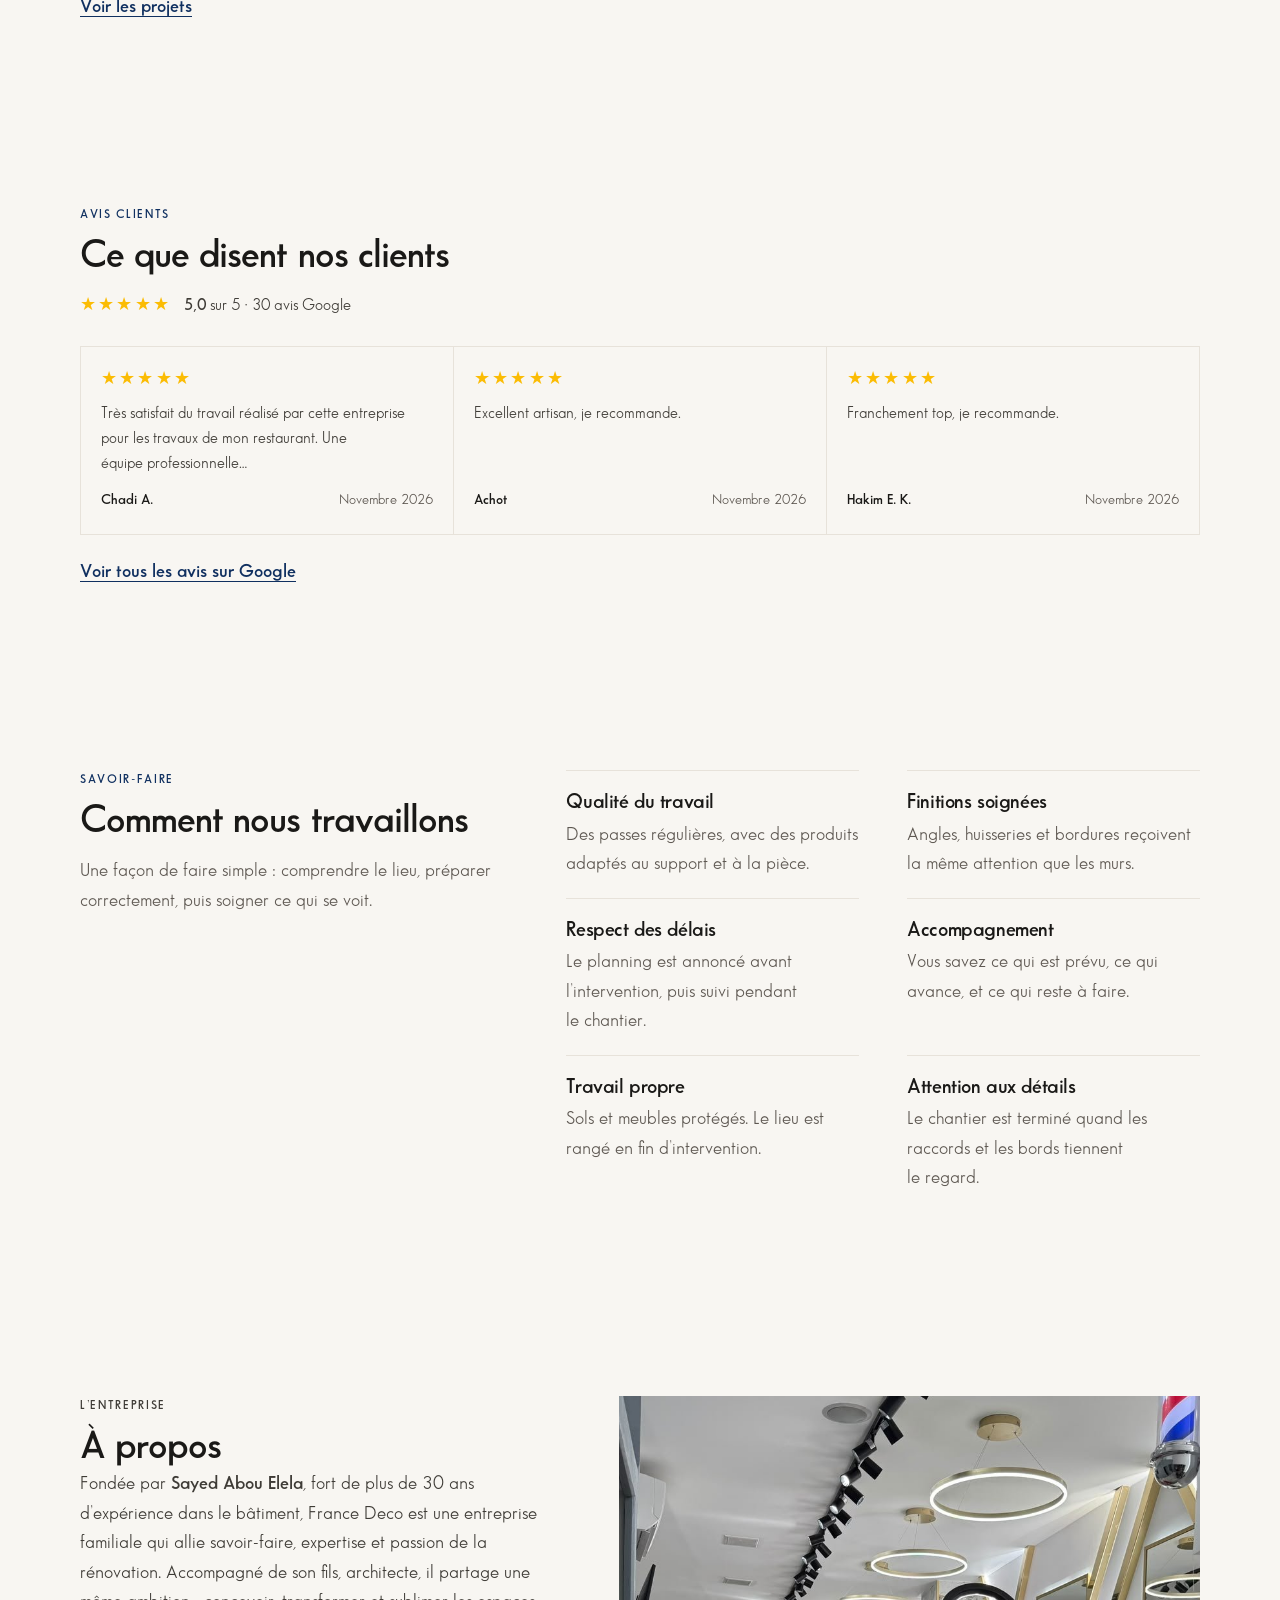
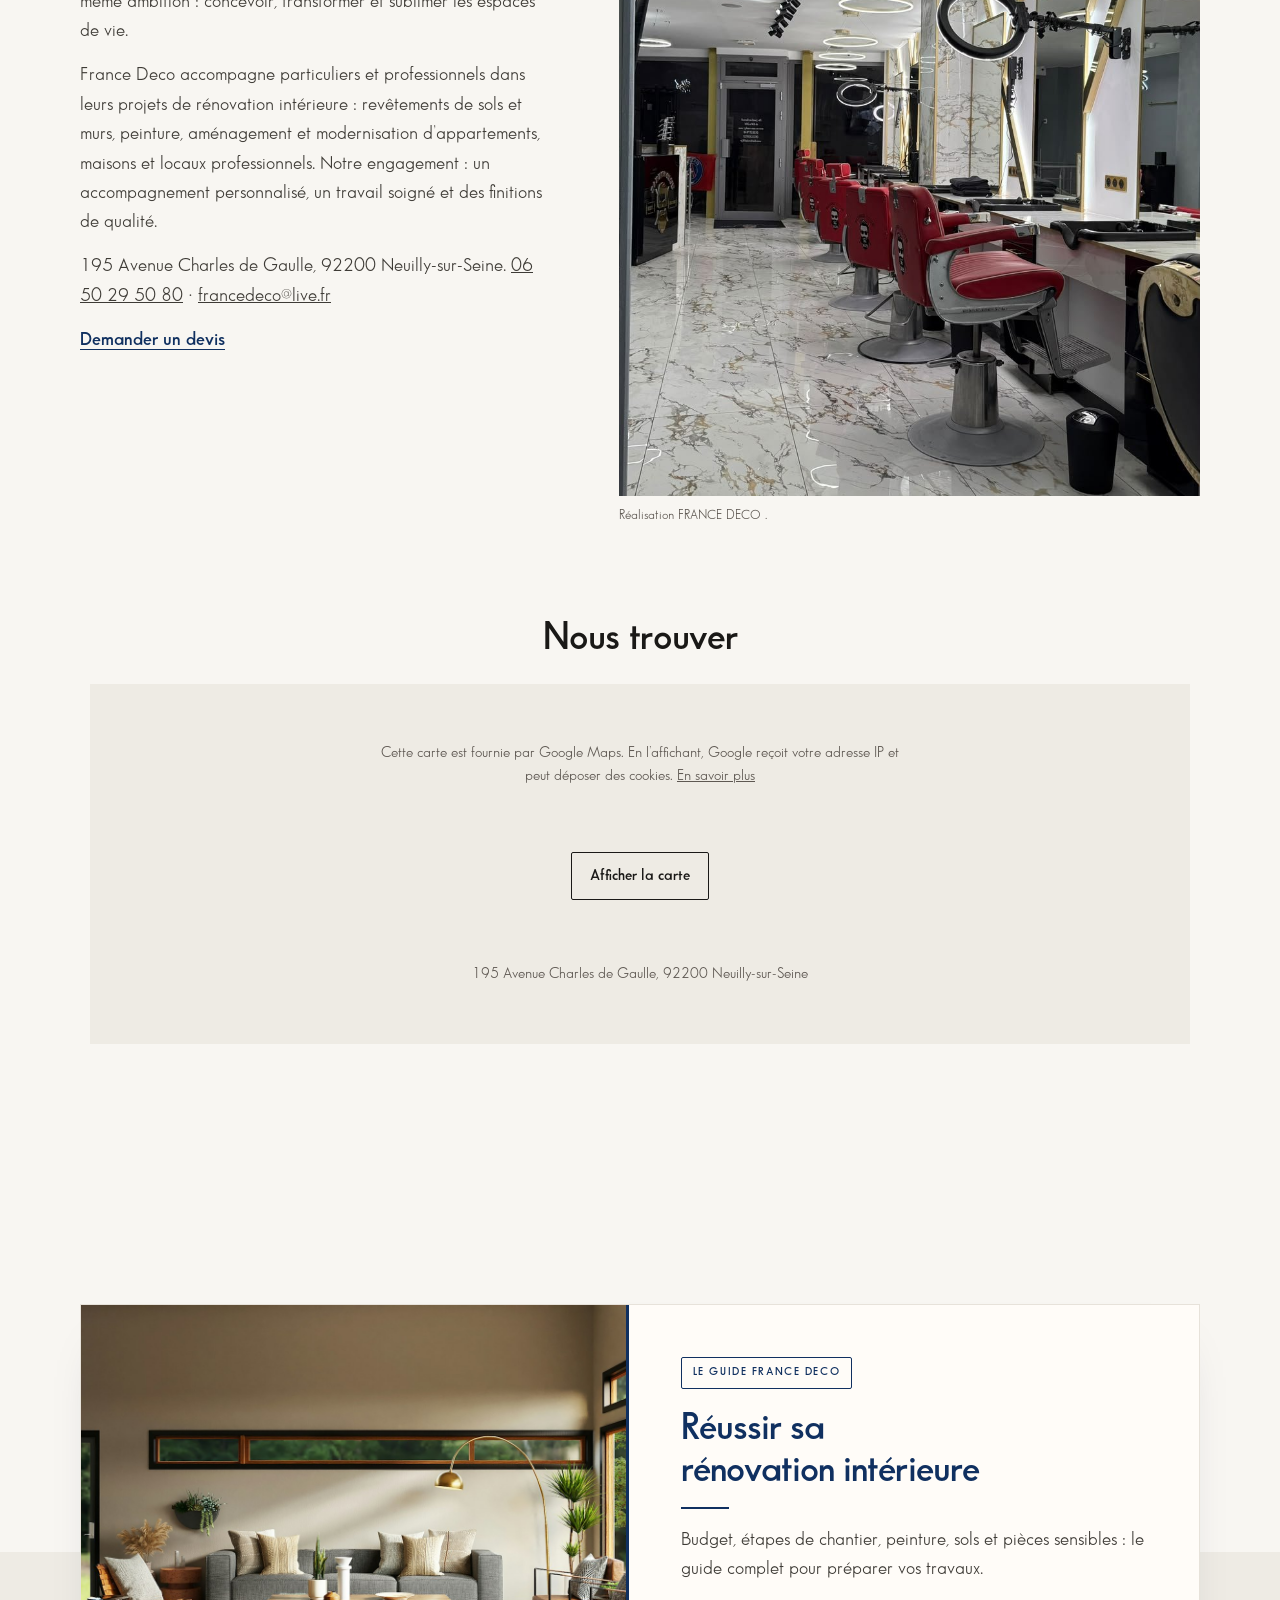
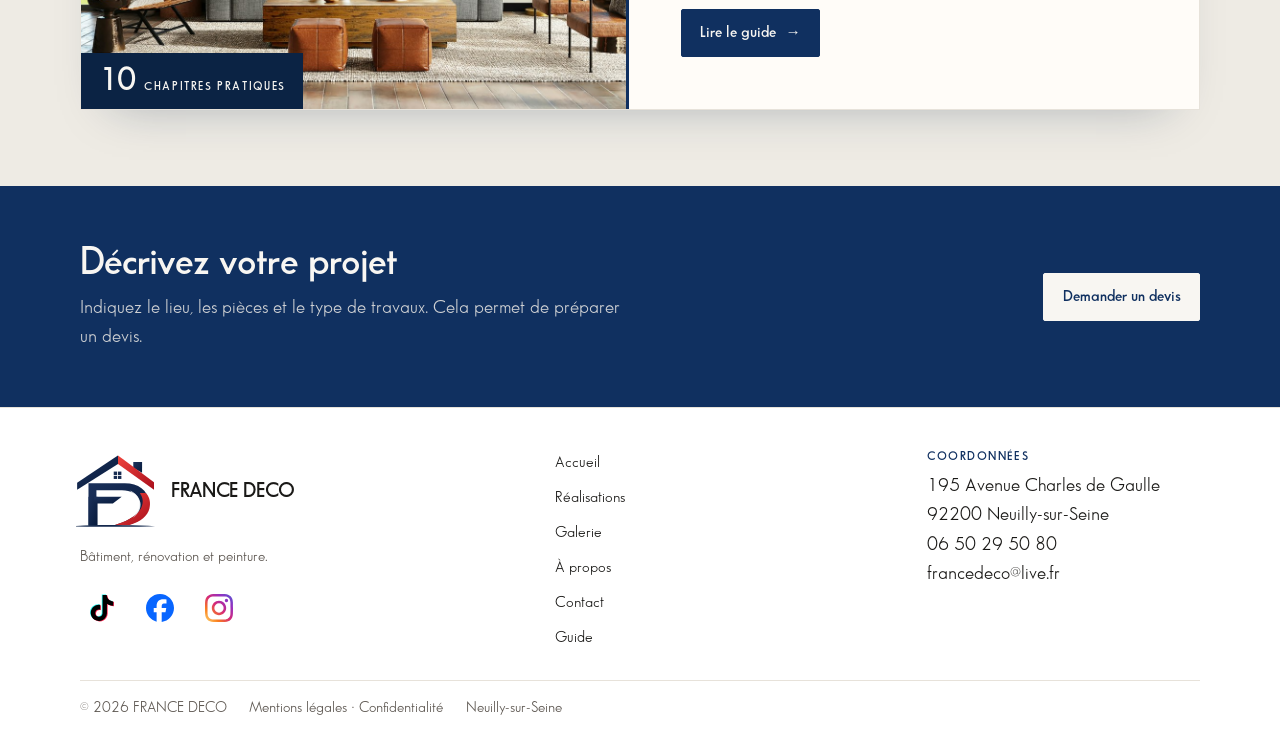
==== commit f928c440: "Update index.html" ====
--- a/index.html
+++ b/index.html
@@ -227,7 +227,7 @@
     
     <link rel="apple-touch-icon" sizes="180x180" href="/images/apple-touch-icon.png?v=2">
 
-    <link rel="icon" type="image/svg+xml" href="/images/logo.svg">
+    <link rel="icon" type="image/svg+xml" href="/images/logo.svg?v=2">
     <link rel="preload" href="fonts/sansserif-600.woff2" as="font" type="font/woff2" crossorigin>
     <link rel="preload" href="fonts/sansserif-400.woff2" as="font" type="font/woff2" crossorigin>
     <link rel="preload" href="images/sevres/apres-web.jpg" as="image">
